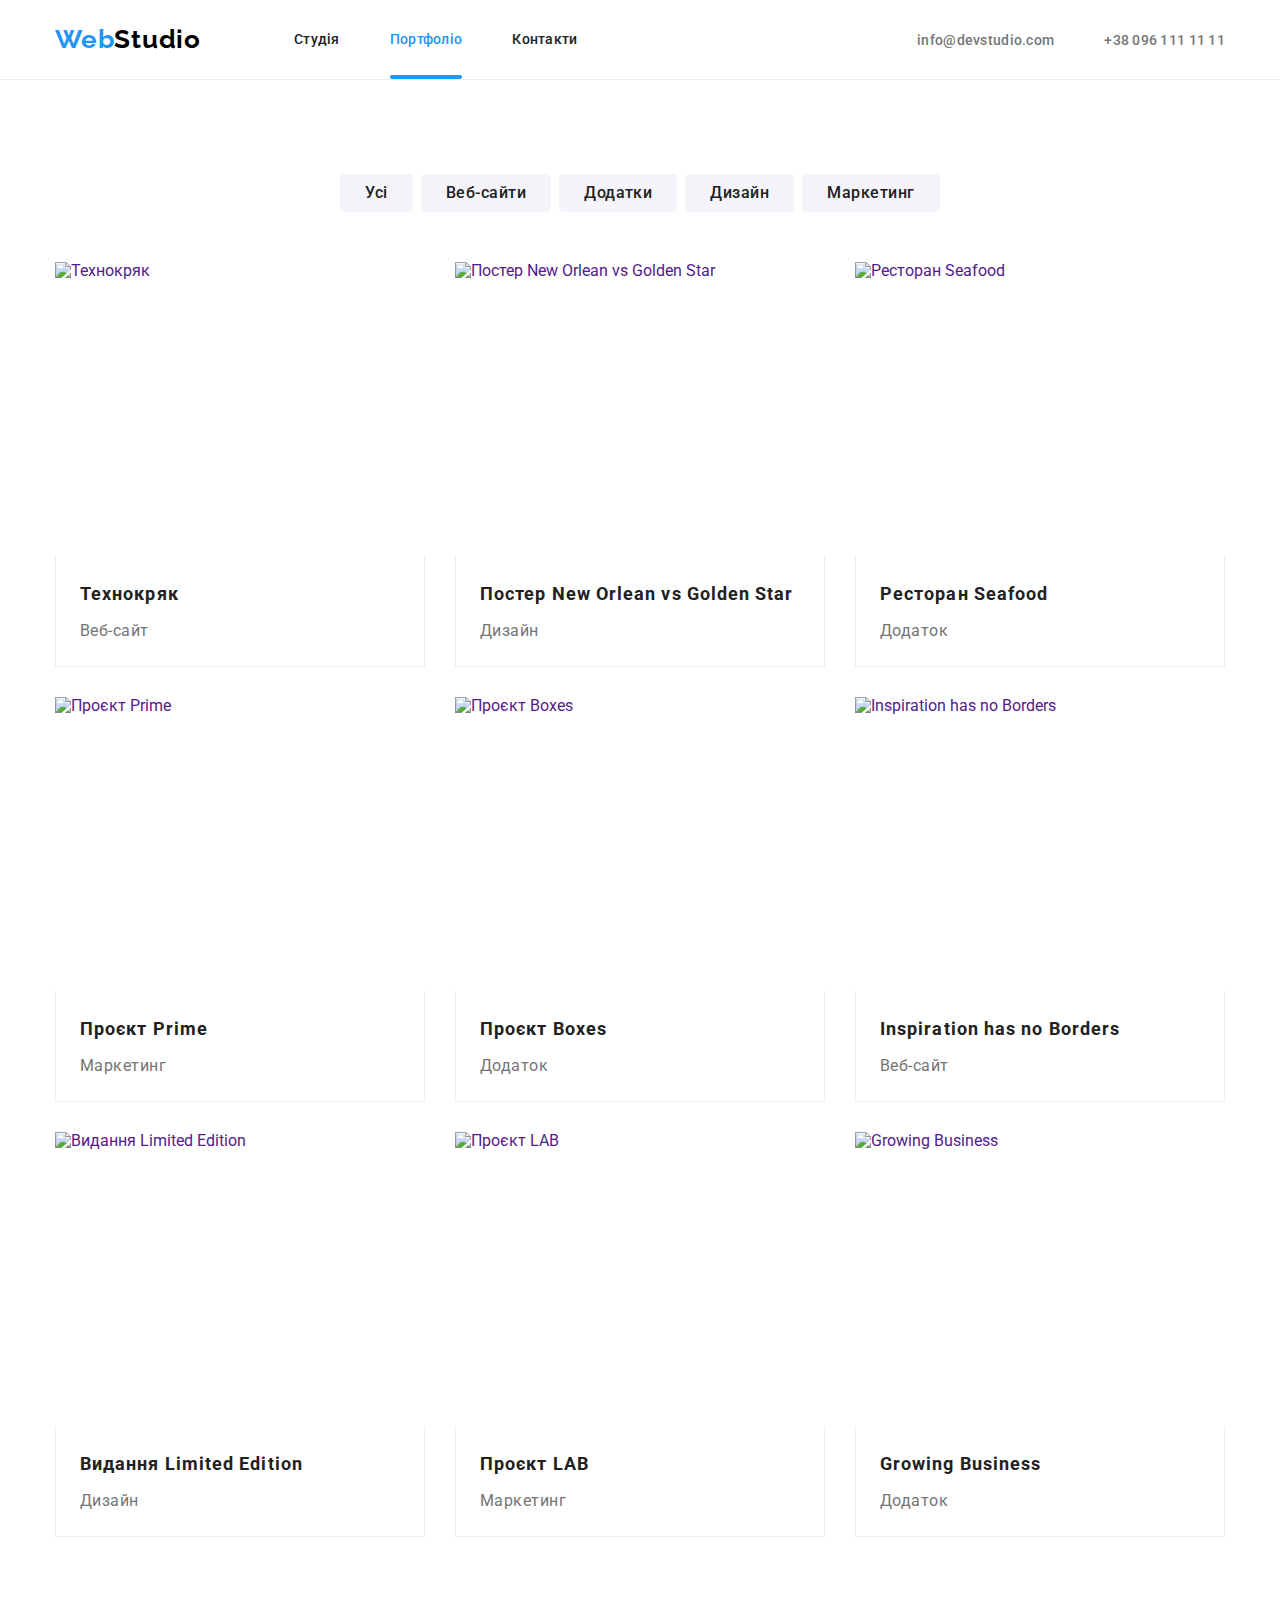
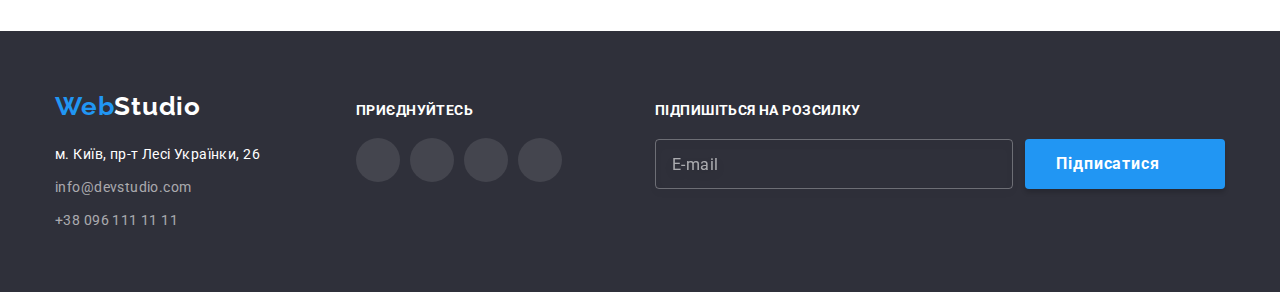
==== portfolio.html @ 03808977 "prepared for review" ====
<!DOCTYPE html>
<html lang="uk">
  <head>
    <meta charset="UTF-8" />
    <meta http-equiv="X-UA-Compatible" content="IE=edge" />
    <meta name="viewport" content="width=device-width, initial-scale=1.0" />
    <title>Студія</title>
    <link rel="preconnect" href="https://fonts.googleapis.com" />
    <link rel="preconnect" href="https://fonts.gstatic.com" crossorigin />
    <link
      href="https://fonts.googleapis.com/css2?family=Raleway:wght@700&family=Roboto:wght@400;500;700;900&display=swap"
      rel="stylesheet"
    />
    <link
      rel="stylesheet"
      href="https://cdn.jsdelivr.net/npm/modern-normalize@1.1.0/modern-normalize.min.css"
    />
    <link rel="stylesheet" href="./css/main.min.css" />
  </head>
  <body>
    <header class="header">
      <div class="header__container container">
        <a class="logo header__logo link" href="./index.html"
          >Web<span class="logo__second-word">Studio</span></a
        >
        <nav>
          <ul class="menu">
            <li class="menu__item">
              <a class="menu__link link" href="./index.html">Студія</a>
            </li>
            <li class="menu__item">
              <a
                class="menu__link link menu__link_current"
                href="./portfolio.html"
                >Портфоліо</a
              >
            </li>
            <li class="menu__item">
              <a class="menu__link link" href="">Контакти</a>
            </li>
          </ul>
        </nav>
        <ul class="contacts">
          <li>
            <a class="contacts__link link" href="mailto:info@devstudio.com">
              <svg class="contacts__icon" width="16" height="12">
                <use href="./images/icons.svg#envelope"></use>
              </svg>
              info@devstudio.com</a
            >
          </li>
          <li>
            <a class="contacts__link link" href="tel:+380961111111">
              <svg class="contacts__icon" width="10" height="16">
                <use href="./images/icons.svg#smartphone"></use>
              </svg>
              +38 096 111 11 11</a
            >
          </li>
        </ul>
      </div>
    </header>

    <main>
      <section class="projects section">
        <div class="container">
          <h2 class="visually-hidden">Наші проекти</h2>
          <ul class="filters-list">
            <li><button class="filters-button" type="button">Усі</button></li>
            <li>
              <button class="filters-button" type="button">Веб-сайти</button>
            </li>
            <li>
              <button class="filters-button" type="button">Додатки</button>
            </li>
            <li>
              <button class="filters-button" type="button">Дизайн</button>
            </li>
            <li>
              <button class="filters-button" type="button">Маркетинг</button>
            </li>
          </ul>
          <ul class="projects-list">
            <li>
              <a class="projects-link link" href="">
                <div class="projects-item-overlay">
                  <img
                    src="./images/portfolio/tehnokriak.jpg"
                    alt="Технокряк"
                    width="370"
                    height="294"
                  />
                  <p class="projects-item-overlay-desc">
                    Ресурс пропонує комплексні пропозиції з різним рівнем
                    функціоналу та сервісів. Все це дозволить відвідувачу
                    отримати вичерпні відомості про компанію чи приватну особу.
                  </p>
                </div>
                <div class="projects-item-description">
                  <h3 class="projects-item-title">Технокряк</h3>
                  <p class="projects-item-category">Веб-сайт</p>
                </div>
              </a>
            </li>
            <li>
              <a class="projects-link link" href="">
                <div class="projects-item-overlay">
                  <img
                    src="./images/portfolio/poster-no-gs.jpg"
                    alt="Постер New Orlean vs Golden Star"
                    width="370"
                    height="294"
                  />
                  <p class="projects-item-overlay-desc"></p>
                </div>
                <div class="projects-item-description">
                  <h3 class="projects-item-title">
                    Постер New Orlean vs Golden Star
                  </h3>
                  <p class="projects-item-category">Дизайн</p>
                </div>
              </a>
            </li>
            <li>
              <a class="projects-link link" href="">
                <div class="projects-item-overlay">
                  <img
                    src="./images/portfolio/restoran-seafood.jpg"
                    alt="Ресторан Seafood"
                    width="370"
                    height="294"
                  />
                  <p class="projects-item-overlay-desc"></p>
                </div>
                <div class="projects-item-description">
                  <h3 class="projects-item-title">Ресторан Seafood</h3>
                  <p class="projects-item-category">Додаток</p>
                </div>
              </a>
            </li>
            <li>
              <a class="projects-link link" href="">
                <div class="projects-item-overlay">
                  <img
                    src="./images/portfolio/proekt-prime.jpg"
                    alt="Проєкт Prime"
                    width="370"
                    height="294"
                  />
                  <p class="projects-item-overlay-desc"></p>
                </div>
                <div class="projects-item-description">
                  <h3 class="projects-item-title">Проєкт Prime</h3>
                  <p class="projects-item-category">Маркетинг</p>
                </div>
              </a>
            </li>
            <li>
              <a class="projects-link link" href="">
                <div class="projects-item-overlay">
                  <img
                    src="./images/portfolio/proekt-boxes.jpg"
                    alt="Проєкт Boxes"
                    width="370"
                    height="294"
                  />
                  <p class="projects-item-overlay-desc"></p>
                </div>
                <div class="projects-item-description">
                  <h3 class="projects-item-title">Проєкт Boxes</h3>
                  <p class="projects-item-category">Додаток</p>
                </div>
              </a>
            </li>
            <li>
              <a class="projects-link link" href="">
                <div class="projects-item-overlay">
                  <img
                    src="./images/portfolio/inspiration.jpg"
                    alt="Inspiration has no Borders"
                    width="370"
                    height="294"
                  />
                  <p class="projects-item-overlay-desc"></p>
                </div>
                <div class="projects-item-description">
                  <h3 class="projects-item-title">
                    Inspiration has no Borders
                  </h3>
                  <p class="projects-item-category">Веб-сайт</p>
                </div>
              </a>
            </li>
            <li>
              <a class="projects-link link" href="">
                <div class="projects-item-overlay">
                  <img
                    src="./images/portfolio/vydannya-le.jpg"
                    alt="Видання Limited Edition"
                    width="370"
                    height="294"
                  />
                  <p class="projects-item-overlay-desc"></p>
                </div>
                <div class="projects-item-description">
                  <h3 class="projects-item-title">Видання Limited Edition</h3>
                  <p class="projects-item-category">Дизайн</p>
                </div>
              </a>
            </li>
            <li>
              <a class="projects-link link" href="">
                <div class="projects-item-overlay">
                  <img
                    src="./images/portfolio/proekt-lab.jpg"
                    alt="Проєкт LAB"
                    width="370"
                    height="294"
                  />
                  <p class="projects-item-overlay-desc"></p>
                </div>
                <div class="projects-item-description">
                  <h3 class="projects-item-title">Проєкт LAB</h3>
                  <p class="projects-item-category">Маркетинг</p>
                </div>
              </a>
            </li>
            <li>
              <a class="projects-link link" href="">
                <div class="projects-item-overlay">
                  <img
                    src="./images/portfolio/growing-business.jpg"
                    alt="Growing Business"
                    width="370"
                    height="294"
                  />
                  <p class="projects-item-overlay-desc"></p>
                </div>
                <div class="projects-item-description">
                  <h3 class="projects-item-title">Growing Business</h3>
                  <p class="projects-item-category">Додаток</p>
                </div>
              </a>
            </li>
          </ul>
        </div>
      </section>
    </main>

    <footer class="footer">
      <div class="container footer__container">
        <div class="logo-and-address-wrapper">
          <a class="logo footer__logo link" href="./index.html"
            >Web<span class="logo__second-word">Studio</span></a
          >
          <address>
            <a
              class="contacts-footer-link address-footer-link link"
              href="https://goo.gl/maps/MkYbbiRwNJyzcigK8"
              target="_blank"
              >м. Київ, пр-т Лесі Українки, 26</a
            >

            <a
              class="contacts-footer-link link"
              href="mailto:info@devstudio.com"
              >info@devstudio.com</a
            >

            <a class="contacts-footer-link link" href="tel:+380961111111"
              >+38 096 111 11 11</a
            >
          </address>
        </div>
        <div class="socials-wrapper">
          <b class="footer-title-text footer-title-text-socials"
            >Приєднуйтесь</b
          >
          <ul class="socials">
            <li>
              <a class="socials__link footer-socials-link" href="">
                <svg
                  class="socials__icon footer-socials-icon"
                  width="20"
                  height="20"
                >
                  <use href="./images/icons.svg#instagram"></use>
                </svg>
              </a>
            </li>
            <li>
              <a class="socials__link footer-socials-link" href="">
                <svg
                  class="socials__icon footer-socials-icon"
                  width="20"
                  height="20"
                >
                  <use href="./images/icons.svg#twitter"></use>
                </svg>
              </a>
            </li>
            <li>
              <a class="socials__link footer-socials-link" href="">
                <svg
                  class="socials__icon footer-socials-icon"
                  width="20"
                  height="20"
                >
                  <use href="./images/icons.svg#facebook"></use>
                </svg>
              </a>
            </li>
            <li>
              <a class="socials__link footer-socials-link" href="">
                <svg
                  class="socials__icon footer-socials-icon"
                  width="20"
                  height="20"
                >
                  <use href="./images/icons.svg#linkedin"></use>
                </svg>
              </a>
            </li>
          </ul>
        </div>
        <form>
          <label for="subscription" class="footer-subscription-field"
            ><b class="footer-title-text">Підпишіться на розсилку</b>
          </label>
          <div class="footer-form-wrapper">
            <input
              type="email"
              class="subscription-input"
              name="email"
              id="subscription"
              placeholder="E-mail"
            />
            <button type="submit" class="subscription-btn">
              Підписатися
              <svg class="send-icon" width="24" height="24">
                <use href="./images/icons.svg#send"></use>
              </svg>
            </button>
          </div>
        </form>
      </div>
    </footer>
  </body>
</html>
---- css/main.min.css ----
:root{--primary-color: #212121;--secondary-color: #757575;--highlight-color: #2196f3;--black-color: #000000;--white-color: #ffffff;--dark-bg: #2f303a;--grey-bg: #f5f4fa;--grey-icon: #afb1b8;--main-transition: 250ms cubic-bezier(0.4, 0, 0.2, 1)}.visually-hidden{position:absolute;width:1px;height:1px;margin:-1px;border:0;padding:0;white-space:nowrap;clip-path:inset(100%);clip:rect(0 0 0 0);overflow:hidden}.is-hidden{opacity:0;visibility:hidden;pointer-events:none}h1,h2,h3,h4,h5,h6,p{margin-top:0;margin-bottom:0}ul,ol{margin-top:0;margin-bottom:0;padding-left:0;list-style:none}img{display:block;max-width:100%;height:auto}button{cursor:pointer;border:none}.link{text-decoration:none}body{font-family:"Roboto",sans-serif;color:var(--primary-color)}.container{margin-left:auto;margin-right:auto;padding-left:15px;padding-right:15px;width:1200px}.logo{font-family:"Raleway",sans-serif;font-size:26px;font-weight:700;line-height:1.1923076923;letter-spacing:.03em;color:var(--highlight-color)}.logo__second-word{color:var(--black-color)}.header__logo{margin-right:93px}.footer__logo{display:block;margin-bottom:20px}.footer__logo .logo__second-word{color:var(--white-color)}.section-title{text-align:center;margin-bottom:50px;font-size:36px;font-weight:700;line-height:1.1666666667;letter-spacing:.03em}.backdrop{position:fixed;top:0;left:0;width:100%;height:100%;background-color:rgba(0,0,0,.2);transition:opacity var(--main-transition),visibility var(--main-transition)}.modal{position:absolute;top:50%;left:50%;transform:translate(-50%, -50%);width:528px;height:581px;padding:40px;background-color:var(--white-color);box-shadow:0px 1px 3px rgba(0,0,0,.12),0px 1px 1px rgba(0,0,0,.14),0px 2px 1px rgba(0,0,0,.2);border-radius:4px}.modal__close-btn{position:absolute;top:8px;right:8px;display:flex;justify-content:center;align-items:center;width:30px;height:30px;border-radius:50%;background-color:var(--white-color);border:1px solid rgba(0,0,0,.1);transition:fill var(--main-transition)}.modal__close-btn:hover .modal__close-icon,.modal__close-btn:focus .modal__close-icon{fill:var(--highlight-color)}.modal__title{margin-bottom:12px;text-align:center;font-size:20px;font-weight:700;line-height:1.15;letter-spacing:.03em}.modal-form{display:flex;flex-direction:column}.modal-form-field{margin-bottom:10px;transition:color var(--main-transition)}.modal-form-field:focus-within{color:var(--highlight-color)}.modal-form-input-desc{display:block;margin-bottom:4px;font-size:12px;font-weight:400;line-height:1.1666666667;letter-spacing:.01em;color:var(--secondary-color);transition:color var(--main-transition)}.modal-form-field:focus-within .modal-form-input-desc{color:var(--highlight-color)}.modal-form-input-wrapper{position:relative;display:block}.modal-form-input{padding-left:42px;width:100%;height:40px;border:1px solid rgba(33,33,33,.2);border-radius:4px;font-size:16px;color:var(--black-color)}.modal-form-input:focus{border-color:var(--highlight-color);outline:none}.modal-form-icon{position:absolute;top:50%;left:12px;transform:translateY(-50%);fill:currentColor;transition:fill var(--main-transition)}.modal-form-field-last{margin-bottom:20px}.modal-form-message{display:block;padding:12px 16px;width:100%;height:120px;resize:none;border:1px solid rgba(33,33,33,.2);border-radius:4px;font-size:16px;color:var(--black-color);transition:border-color var(--main-transition)}.modal-form-message:focus{border-color:var(--highlight-color);outline:none}.modal-form-message::placeholder{font-size:12px;font-weight:400;line-height:1.1666666667;letter-spacing:.01em;color:rgba(117,117,117,.5)}.modal-form-checkbox-wrapper{margin-bottom:30px;display:flex;justify-content:center;align-items:center;font-size:14px;font-weight:400;line-height:1.7142857143;letter-spacing:.03em;color:var(--secondary-color)}.modal-form-checkbox-icon-wrapper{display:flex;align-items:center;margin-right:7px;cursor:pointer}.modal-form-checkbox-icon-overlay{position:absolute;opacity:0;transition:opacity var(--main-transition)}.modal-form-checkbox:checked+.modal-form-checkbox-icon-wrapper .modal-form-checkbox-icon-overlay{opacity:1}.modal-form-checkbox:focus+.modal-form-checkbox-icon-wrapper .modal-form-checkbox-icon{outline:1px solid var(--black-color)}.modal-form-checkbox:checked+.modal-form-checkbox-icon-wrapper .modal-form-checkbox-icon{outline:none}.modal-policy-link{color:var(--highlight-color)}.modal-form-submit{align-self:center;padding:10px;min-width:200px;min-height:50px;font-size:16px;font-weight:700;line-height:1.875;letter-spacing:.06em;color:var(--white-color);background-color:var(--highlight-color);box-shadow:0px 4px 4px rgba(0,0,0,.15);border-radius:4px}.socials{display:flex;justify-content:center;gap:10px}.socials__link{display:flex;justify-content:center;align-items:center;width:44px;height:44px;border-radius:50%;transition:background-color var(--main-transition)}.socials__link:hover,.socials__link:focus{background-color:var(--highlight-color)}.socials__icon{fill:var(--grey-icon);transition:fill var(--main-transition)}.socials__link:hover .socials__icon,.socials__link:focus .socials__icon{fill:var(--white-color)}.header{padding-top:24px;padding-bottom:24px;border-bottom:1px solid #ececec}.header__container{display:flex;align-items:center}.menu{display:flex;gap:50px}.menu__link{color:var(--primary-color);transition:color var(--main-transition);font-size:14px;font-weight:500;line-height:1.1428571429;letter-spacing:.02em}.menu__link:hover,.menu__link:focus{color:var(--highlight-color)}.menu__link_current{position:relative;color:var(--highlight-color)}.menu__link_current::after{content:"";position:absolute;bottom:-32px;left:0;width:100%;height:4px;border-radius:2px;background-color:var(--highlight-color)}.contacts{display:flex;margin-left:auto;gap:30px}.contacts__link{display:flex;align-items:center;gap:10px;color:var(--secondary-color);transition:color var(--main-transition);font-size:14px;font-weight:500;line-height:1.1428571429;letter-spacing:.02em}.contacts__link:hover,.contacts__link:focus{color:var(--highlight-color)}.contacts__icon{fill:currentColor}.hero{max-width:1600px;margin-left:auto;margin-right:auto;padding-top:200px;padding-bottom:200px;text-align:center;background-color:#c4c4c4;background-image:linear-gradient(rgba(47, 48, 58, 0.4), rgba(47, 48, 58, 0.4)),url("../images/hero-bg.jpg");background-repeat:no-repeat;background-size:cover}.hero__title{margin-left:auto;margin-right:auto;margin-bottom:30px;max-width:700px;font-size:44px;font-weight:900;line-height:1.3636363636;letter-spacing:.06em;text-transform:uppercase;color:var(--white-color)}.hero__button{padding:10px 32px;font-size:16px;font-weight:700;line-height:1.875;letter-spacing:.06em;color:var(--white-color);background-color:var(--highlight-color);box-shadow:0px 4px 4px rgba(0,0,0,.15);border-radius:4px}.hero__button:active{background-color:#188ce8}.features{padding-top:94px;padding-bottom:94px}.features__list{display:flex;gap:30px}.features__icon-container{display:flex;justify-content:center;align-items:center;margin-bottom:30px;width:270px;height:120px;background-color:var(--grey-bg);border-radius:4px}.features__title{margin-bottom:10px;font-size:14px;font-weight:700;line-height:1.1428571429;letter-spacing:.03em;text-transform:uppercase}.features__text{font-size:14px;font-weight:400;line-height:1.7142857143;letter-spacing:.03em;color:var(--secondary-color)}.what-we-do{padding-bottom:94px}.what-we-do__list{display:flex;gap:30px}.what-we-do__item{position:relative}.what-we-do__overlay{position:absolute;bottom:0;left:0;display:flex;justify-content:center;align-items:center;width:100%;height:70px;font-size:14px;font-weight:700;line-height:1.1428571429;letter-spacing:.03em;text-transform:uppercase;background-color:rgba(47,48,58,.8);color:var(--white-color)}.team{padding-top:94px;padding-bottom:94px;background-color:var(--grey-bg)}.team__list{display:flex;gap:30px}.team__item{background:var(--white-color);box-shadow:0px 1px 3px rgba(0,0,0,.12),0px 1px 1px rgba(0,0,0,.14),0px 2px 1px rgba(0,0,0,.2);border-radius:0px 0px 4px 4px}.team__description{padding-top:30px;padding-bottom:30px;text-align:center}.team__title{margin-bottom:10px;font-size:16px;font-weight:500;line-height:1.1875;letter-spacing:.03em}.team__role{margin-bottom:16px;font-size:16px;font-weight:400;line-height:1.1875;letter-spacing:.03em;color:var(--secondary-color)}.clients{padding-top:94px;padding-bottom:94px}.clients__list{display:flex;gap:30px}.clients__item{width:170px;height:92px}.clients__link{display:flex;justify-content:center;align-items:center;width:100%;height:100%;border:1px solid var(--grey-icon);border-radius:4px;transition:border-color var(--main-transition)}.clients__link:hover,.clients__link:focus{border-color:var(--highlight-color)}.clients__icon{fill:var(--grey-icon);transition:fill var(--main-transition)}.clients__link:hover .clients__icon,.clients__link:focus .clients__icon{fill:var(--highlight-color)}.footer{padding-top:60px;padding-bottom:60px;background-color:var(--dark-bg)}.footer__container{display:flex;align-items:baseline}.logo-and-address-wrapper{margin-right:70px;flex-grow:1}.contacts-footer-link{display:block;font-size:14px;font-weight:400;line-height:1.7142857143;letter-spacing:.03em;font-style:normal;color:rgba(255,255,255,.6);transition:color var(--main-transition)}.contacts-footer-link:not(:last-child){margin-bottom:9px}.address-footer-link{color:var(--white-color)}.address-footer-link:hover,.address-footer-link:focus{color:var(--highlight-color)}.socials-wrapper{margin-right:93px}.footer-title-text{display:inline-block;font-size:14px;font-weight:700;line-height:1.1428571429;letter-spacing:.03em;text-transform:uppercase;color:var(--white-color)}.footer-title-text-socials{margin-bottom:20px}.footer-socials-link{background-color:rgba(255,255,255,.1)}.footer-socials-icon{fill:var(--white-color)}.footer-subscription-field{display:inline-block;margin-bottom:20px}.footer-form-wrapper{display:flex;gap:12px}.subscription-input{width:358px;height:50px;padding-left:16px;display:flex;align-items:center;border:1px solid rgba(255,255,255,.3);filter:drop-shadow(0px 4px 4px rgba(0, 0, 0, 0.15));border-radius:4px;background-color:rgba(0,0,0,0);font-size:16px;font-weight:400;line-height:1.25;letter-spacing:.03em;color:var(--white-color)}.subscription-input::placeholder{font-size:16px;font-weight:400;line-height:1.25;letter-spacing:.03em;color:rgba(255,255,255,.6)}.subscription-btn{display:flex;justify-content:center;align-items:center;gap:10px;min-width:200px;min-height:50px;font-size:16px;font-weight:700;line-height:1.875;letter-spacing:.06em;color:var(--white-color);background-color:var(--highlight-color);box-shadow:0px 4px 4px rgba(0,0,0,.15);border-radius:4px}.send-icon{fill:currentColor}.projects{padding-top:94px;padding-bottom:94px}.filters-list{display:flex;gap:8px;justify-content:center;margin-bottom:50px}.filters-button{padding:6px 22px;font-size:16px;font-weight:500;line-height:1.625;letter-spacing:.03em;color:var(--primary-color);background-color:var(--grey-bg);border-radius:4px;transition:color var(--main-transition),background-color var(--main-transition),box-shadow var(--main-transition),border-radius var(--main-transition)}.filters-button:first-child{padding-left:25px;padding-right:25px}.filters-button:hover,.filters-button:focus{color:var(--white-color);background-color:var(--highlight-color);box-shadow:0px 3px 1px rgba(0,0,0,.1),0px 1px 2px rgba(0,0,0,.08),0px 2px 2px rgba(0,0,0,.12);border-radius:4px}.projects-list{display:flex;gap:30px;flex-wrap:wrap}.projects-link{display:block;transition:box-shadow var(--main-transition)}.projects-link:hover,.projects-link:focus{box-shadow:0px 1px 1px rgba(0,0,0,.12),0px 4px 4px rgba(0,0,0,.06),1px 4px 6px rgba(0,0,0,.16)}.projects-item-overlay{position:relative;overflow:hidden}.projects-item-overlay-desc{position:absolute;top:100%;left:0;padding:63px 24px;width:100%;height:100%;font-size:18px;font-weight:400;line-height:1.5555555556;letter-spacing:.03em;color:var(--white-color);background-color:rgba(33,150,243,.9);transition:transform var(--main-transition)}.projects-link:hover .projects-item-overlay-desc,.projects-link:focus .projects-item-overlay-desc{transform:translate(0, -100%)}.projects-item-description{padding:20px 24px;border:1px solid #eee;border-top:none}.projects-item-title{margin-bottom:4px;font-size:18px;font-weight:700;line-height:2;letter-spacing:.06em;color:var(--primary-color);transition:color var(--main-transition)}.projects-item-title:hover,.projects-item-title:focus{color:var(--highlight-color)}.projects-item-category{font-size:16px;font-weight:400;line-height:1.875;letter-spacing:.03em;color:var(--secondary-color);transition:color var(--main-transition)}.projects-item-category:focus,.projects-item-category:hover{color:var(--highlight-color)}/*# sourceMappingURL=main.min.css.map */
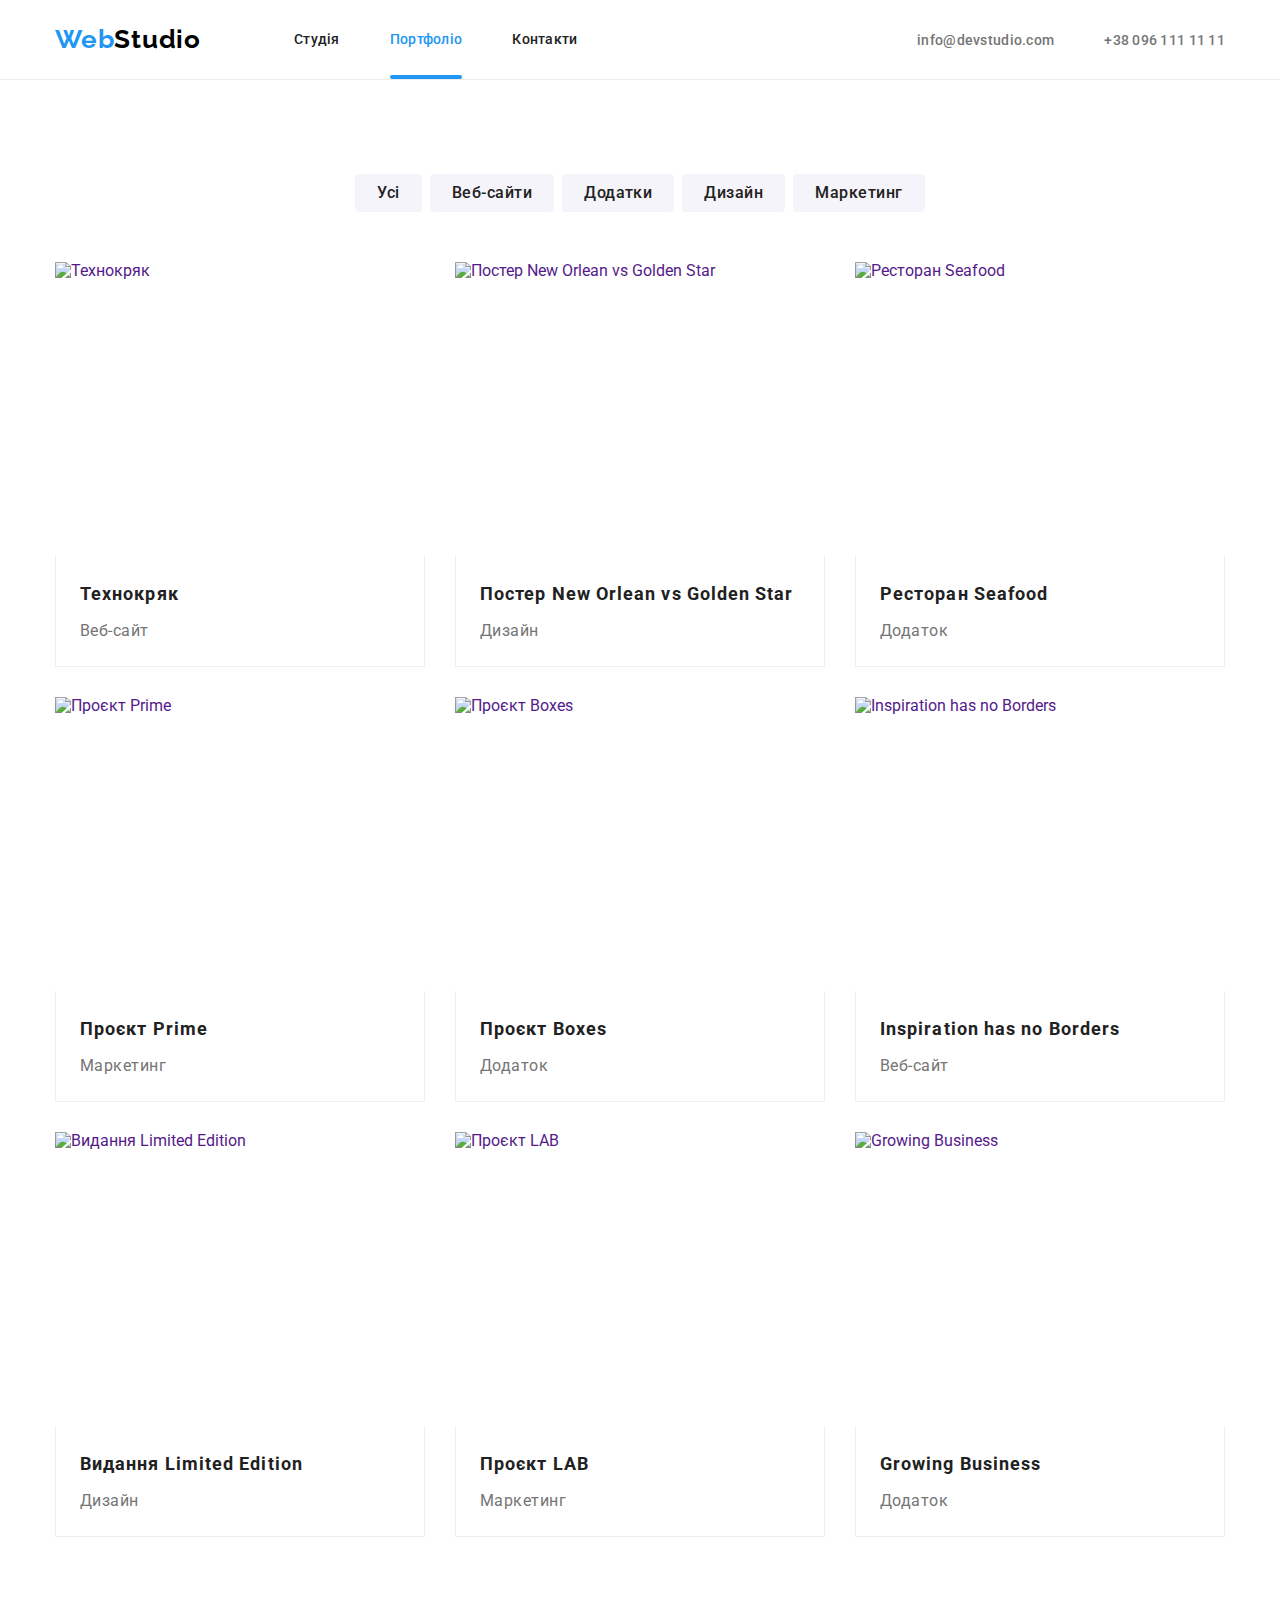
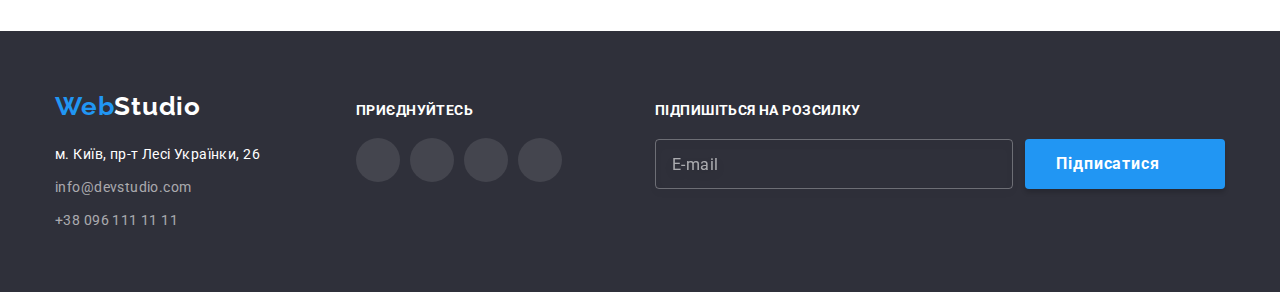
==== commit 1e406a9d: "after mentor comments" ====
--- a/portfolio.html
+++ b/portfolio.html
@@ -20,29 +20,29 @@
   <body>
     <header class="header">
       <div class="header__container container">
-        <a class="logo header__logo link" href="./index.html"
+        <a class="logo header__logo" href="./index.html"
           >Web<span class="logo__second-word">Studio</span></a
         >
         <nav>
           <ul class="menu">
             <li class="menu__item">
-              <a class="menu__link link" href="./index.html">Студія</a>
+              <a class="menu__link" href="./index.html">Студія</a>
             </li>
             <li class="menu__item">
               <a
-                class="menu__link link menu__link_current"
+                class="menu__link menu__link_current"
                 href="./portfolio.html"
                 >Портфоліо</a
               >
             </li>
             <li class="menu__item">
-              <a class="menu__link link" href="">Контакти</a>
+              <a class="menu__link" href="">Контакти</a>
             </li>
           </ul>
         </nav>
         <ul class="contacts">
           <li>
-            <a class="contacts__link link" href="mailto:info@devstudio.com">
+            <a class="contacts__link" href="mailto:info@devstudio.com">
               <svg class="contacts__icon" width="16" height="12">
                 <use href="./images/icons.svg#envelope"></use>
               </svg>
@@ -50,7 +50,7 @@
             >
           </li>
           <li>
-            <a class="contacts__link link" href="tel:+380961111111">
+            <a class="contacts__link" href="tel:+380961111111">
               <svg class="contacts__icon" width="10" height="16">
                 <use href="./images/icons.svg#smartphone"></use>
               </svg>
@@ -62,35 +62,35 @@
     </header>
 
     <main>
-      <section class="projects section">
+      <section class="section">
         <div class="container">
           <h2 class="visually-hidden">Наші проекти</h2>
-          <ul class="filters-list">
-            <li><button class="filters-button" type="button">Усі</button></li>
-            <li>
-              <button class="filters-button" type="button">Веб-сайти</button>
-            </li>
-            <li>
-              <button class="filters-button" type="button">Додатки</button>
-            </li>
-            <li>
-              <button class="filters-button" type="button">Дизайн</button>
-            </li>
-            <li>
-              <button class="filters-button" type="button">Маркетинг</button>
+          <ul class="filters">
+            <li><button class="filters__button" type="button">Усі</button></li>
+            <li>
+              <button class="filters__button" type="button">Веб-сайти</button>
+            </li>
+            <li>
+              <button class="filters__button" type="button">Додатки</button>
+            </li>
+            <li>
+              <button class="filters__button" type="button">Дизайн</button>
+            </li>
+            <li>
+              <button class="filters__button" type="button">Маркетинг</button>
             </li>
           </ul>
-          <ul class="projects-list">
-            <li>
-              <a class="projects-link link" href="">
-                <div class="projects-item-overlay">
+          <ul class="projects">
+            <li>
+              <a class="projects__link" href="">
+                <div class="projects__overlay">
                   <img
                     src="./images/portfolio/tehnokriak.jpg"
                     alt="Технокряк"
                     width="370"
                     height="294"
                   />
-                  <p class="projects-item-overlay-desc">
+                  <p class="projects__desc">
                     Ресурс пропонує комплексні пропозиції з різним рівнем
                     функціоналу та сервісів. Все це дозволить відвідувачу
                     отримати вичерпні відомості про компанію чи приватну особу.
@@ -103,15 +103,15 @@
               </a>
             </li>
             <li>
-              <a class="projects-link link" href="">
-                <div class="projects-item-overlay">
+              <a class="projects__link" href="">
+                <div class="projects__overlay">
                   <img
                     src="./images/portfolio/poster-no-gs.jpg"
                     alt="Постер New Orlean vs Golden Star"
                     width="370"
                     height="294"
                   />
-                  <p class="projects-item-overlay-desc"></p>
+                  <p class="projects__desc"></p>
                 </div>
                 <div class="projects-item-description">
                   <h3 class="projects-item-title">
@@ -122,15 +122,15 @@
               </a>
             </li>
             <li>
-              <a class="projects-link link" href="">
-                <div class="projects-item-overlay">
+              <a class="projects__link" href="">
+                <div class="projects__overlay">
                   <img
                     src="./images/portfolio/restoran-seafood.jpg"
                     alt="Ресторан Seafood"
                     width="370"
                     height="294"
                   />
-                  <p class="projects-item-overlay-desc"></p>
+                  <p class="projects__desc"></p>
                 </div>
                 <div class="projects-item-description">
                   <h3 class="projects-item-title">Ресторан Seafood</h3>
@@ -139,15 +139,15 @@
               </a>
             </li>
             <li>
-              <a class="projects-link link" href="">
-                <div class="projects-item-overlay">
+              <a class="projects__link" href="">
+                <div class="projects__overlay">
                   <img
                     src="./images/portfolio/proekt-prime.jpg"
                     alt="Проєкт Prime"
                     width="370"
                     height="294"
                   />
-                  <p class="projects-item-overlay-desc"></p>
+                  <p class="projects__desc"></p>
                 </div>
                 <div class="projects-item-description">
                   <h3 class="projects-item-title">Проєкт Prime</h3>
@@ -156,15 +156,15 @@
               </a>
             </li>
             <li>
-              <a class="projects-link link" href="">
-                <div class="projects-item-overlay">
+              <a class="projects__link" href="">
+                <div class="projects__overlay">
                   <img
                     src="./images/portfolio/proekt-boxes.jpg"
                     alt="Проєкт Boxes"
                     width="370"
                     height="294"
                   />
-                  <p class="projects-item-overlay-desc"></p>
+                  <p class="projects__desc"></p>
                 </div>
                 <div class="projects-item-description">
                   <h3 class="projects-item-title">Проєкт Boxes</h3>
@@ -173,15 +173,15 @@
               </a>
             </li>
             <li>
-              <a class="projects-link link" href="">
-                <div class="projects-item-overlay">
+              <a class="projects__link" href="">
+                <div class="projects__overlay">
                   <img
                     src="./images/portfolio/inspiration.jpg"
                     alt="Inspiration has no Borders"
                     width="370"
                     height="294"
                   />
-                  <p class="projects-item-overlay-desc"></p>
+                  <p class="projects__desc"></p>
                 </div>
                 <div class="projects-item-description">
                   <h3 class="projects-item-title">
@@ -192,15 +192,15 @@
               </a>
             </li>
             <li>
-              <a class="projects-link link" href="">
-                <div class="projects-item-overlay">
+              <a class="projects__link" href="">
+                <div class="projects__overlay">
                   <img
                     src="./images/portfolio/vydannya-le.jpg"
                     alt="Видання Limited Edition"
                     width="370"
                     height="294"
                   />
-                  <p class="projects-item-overlay-desc"></p>
+                  <p class="projects__desc"></p>
                 </div>
                 <div class="projects-item-description">
                   <h3 class="projects-item-title">Видання Limited Edition</h3>
@@ -209,15 +209,15 @@
               </a>
             </li>
             <li>
-              <a class="projects-link link" href="">
-                <div class="projects-item-overlay">
+              <a class="projects__link" href="">
+                <div class="projects__overlay">
                   <img
                     src="./images/portfolio/proekt-lab.jpg"
                     alt="Проєкт LAB"
                     width="370"
                     height="294"
                   />
-                  <p class="projects-item-overlay-desc"></p>
+                  <p class="projects__desc"></p>
                 </div>
                 <div class="projects-item-description">
                   <h3 class="projects-item-title">Проєкт LAB</h3>
@@ -226,15 +226,15 @@
               </a>
             </li>
             <li>
-              <a class="projects-link link" href="">
-                <div class="projects-item-overlay">
+              <a class="projects__link" href="">
+                <div class="projects__overlay">
                   <img
                     src="./images/portfolio/growing-business.jpg"
                     alt="Growing Business"
                     width="370"
                     height="294"
                   />
-                  <p class="projects-item-overlay-desc"></p>
+                  <p class="projects__desc"></p>
                 </div>
                 <div class="projects-item-description">
                   <h3 class="projects-item-title">Growing Business</h3>
@@ -250,24 +250,24 @@
     <footer class="footer">
       <div class="container footer__container">
         <div class="logo-and-address-wrapper">
-          <a class="logo footer__logo link" href="./index.html"
+          <a class="logo footer__logo" href="./index.html"
             >Web<span class="logo__second-word">Studio</span></a
           >
           <address>
             <a
-              class="contacts-footer-link address-footer-link link"
+              class="contacts-footer-link address-footer-link"
               href="https://goo.gl/maps/MkYbbiRwNJyzcigK8"
               target="_blank"
               >м. Київ, пр-т Лесі Українки, 26</a
             >
 
             <a
-              class="contacts-footer-link link"
+              class="contacts-footer-link"
               href="mailto:info@devstudio.com"
               >info@devstudio.com</a
             >
 
-            <a class="contacts-footer-link link" href="tel:+380961111111"
+            <a class="contacts-footer-link" href="tel:+380961111111"
               >+38 096 111 11 11</a
             >
           </address>
--- a/css/main.min.css
+++ b/css/main.min.css
@@ -1 +1 @@
-:root{--primary-color: #212121;--secondary-color: #757575;--highlight-color: #2196f3;--black-color: #000000;--white-color: #ffffff;--dark-bg: #2f303a;--grey-bg: #f5f4fa;--grey-icon: #afb1b8;--main-transition: 250ms cubic-bezier(0.4, 0, 0.2, 1)}.visually-hidden{position:absolute;width:1px;height:1px;margin:-1px;border:0;padding:0;white-space:nowrap;clip-path:inset(100%);clip:rect(0 0 0 0);overflow:hidden}.is-hidden{opacity:0;visibility:hidden;pointer-events:none}h1,h2,h3,h4,h5,h6,p{margin-top:0;margin-bottom:0}ul,ol{margin-top:0;margin-bottom:0;padding-left:0;list-style:none}img{display:block;max-width:100%;height:auto}button{cursor:pointer;border:none}.link{text-decoration:none}body{font-family:"Roboto",sans-serif;color:var(--primary-color)}.container{margin-left:auto;margin-right:auto;padding-left:15px;padding-right:15px;width:1200px}.logo{font-family:"Raleway",sans-serif;font-size:26px;font-weight:700;line-height:1.1923076923;letter-spacing:.03em;color:var(--highlight-color)}.logo__second-word{color:var(--black-color)}.header__logo{margin-right:93px}.footer__logo{display:block;margin-bottom:20px}.footer__logo .logo__second-word{color:var(--white-color)}.section-title{text-align:center;margin-bottom:50px;font-size:36px;font-weight:700;line-height:1.1666666667;letter-spacing:.03em}.backdrop{position:fixed;top:0;left:0;width:100%;height:100%;background-color:rgba(0,0,0,.2);transition:opacity var(--main-transition),visibility var(--main-transition)}.modal{position:absolute;top:50%;left:50%;transform:translate(-50%, -50%);width:528px;height:581px;padding:40px;background-color:var(--white-color);box-shadow:0px 1px 3px rgba(0,0,0,.12),0px 1px 1px rgba(0,0,0,.14),0px 2px 1px rgba(0,0,0,.2);border-radius:4px}.modal__close-btn{position:absolute;top:8px;right:8px;display:flex;justify-content:center;align-items:center;width:30px;height:30px;border-radius:50%;background-color:var(--white-color);border:1px solid rgba(0,0,0,.1);transition:fill var(--main-transition)}.modal__close-btn:hover .modal__close-icon,.modal__close-btn:focus .modal__close-icon{fill:var(--highlight-color)}.modal__title{margin-bottom:12px;text-align:center;font-size:20px;font-weight:700;line-height:1.15;letter-spacing:.03em}.modal-form{display:flex;flex-direction:column}.modal-form-field{margin-bottom:10px;transition:color var(--main-transition)}.modal-form-field:focus-within{color:var(--highlight-color)}.modal-form-input-desc{display:block;margin-bottom:4px;font-size:12px;font-weight:400;line-height:1.1666666667;letter-spacing:.01em;color:var(--secondary-color);transition:color var(--main-transition)}.modal-form-field:focus-within .modal-form-input-desc{color:var(--highlight-color)}.modal-form-input-wrapper{position:relative;display:block}.modal-form-input{padding-left:42px;width:100%;height:40px;border:1px solid rgba(33,33,33,.2);border-radius:4px;font-size:16px;color:var(--black-color)}.modal-form-input:focus{border-color:var(--highlight-color);outline:none}.modal-form-icon{position:absolute;top:50%;left:12px;transform:translateY(-50%);fill:currentColor;transition:fill var(--main-transition)}.modal-form-field-last{margin-bottom:20px}.modal-form-message{display:block;padding:12px 16px;width:100%;height:120px;resize:none;border:1px solid rgba(33,33,33,.2);border-radius:4px;font-size:16px;color:var(--black-color);transition:border-color var(--main-transition)}.modal-form-message:focus{border-color:var(--highlight-color);outline:none}.modal-form-message::placeholder{font-size:12px;font-weight:400;line-height:1.1666666667;letter-spacing:.01em;color:rgba(117,117,117,.5)}.modal-form-checkbox-wrapper{margin-bottom:30px;display:flex;justify-content:center;align-items:center;font-size:14px;font-weight:400;line-height:1.7142857143;letter-spacing:.03em;color:var(--secondary-color)}.modal-form-checkbox-icon-wrapper{display:flex;align-items:center;margin-right:7px;cursor:pointer}.modal-form-checkbox-icon-overlay{position:absolute;opacity:0;transition:opacity var(--main-transition)}.modal-form-checkbox:checked+.modal-form-checkbox-icon-wrapper .modal-form-checkbox-icon-overlay{opacity:1}.modal-form-checkbox:focus+.modal-form-checkbox-icon-wrapper .modal-form-checkbox-icon{outline:1px solid var(--black-color)}.modal-form-checkbox:checked+.modal-form-checkbox-icon-wrapper .modal-form-checkbox-icon{outline:none}.modal-policy-link{color:var(--highlight-color)}.modal-form-submit{align-self:center;padding:10px;min-width:200px;min-height:50px;font-size:16px;font-weight:700;line-height:1.875;letter-spacing:.06em;color:var(--white-color);background-color:var(--highlight-color);box-shadow:0px 4px 4px rgba(0,0,0,.15);border-radius:4px}.socials{display:flex;justify-content:center;gap:10px}.socials__link{display:flex;justify-content:center;align-items:center;width:44px;height:44px;border-radius:50%;transition:background-color var(--main-transition)}.socials__link:hover,.socials__link:focus{background-color:var(--highlight-color)}.socials__icon{fill:var(--grey-icon);transition:fill var(--main-transition)}.socials__link:hover .socials__icon,.socials__link:focus .socials__icon{fill:var(--white-color)}.header{padding-top:24px;padding-bottom:24px;border-bottom:1px solid #ececec}.header__container{display:flex;align-items:center}.menu{display:flex;gap:50px}.menu__link{color:var(--primary-color);transition:color var(--main-transition);font-size:14px;font-weight:500;line-height:1.1428571429;letter-spacing:.02em}.menu__link:hover,.menu__link:focus{color:var(--highlight-color)}.menu__link_current{position:relative;color:var(--highlight-color)}.menu__link_current::after{content:"";position:absolute;bottom:-32px;left:0;width:100%;height:4px;border-radius:2px;background-color:var(--highlight-color)}.contacts{display:flex;margin-left:auto;gap:30px}.contacts__link{display:flex;align-items:center;gap:10px;color:var(--secondary-color);transition:color var(--main-transition);font-size:14px;font-weight:500;line-height:1.1428571429;letter-spacing:.02em}.contacts__link:hover,.contacts__link:focus{color:var(--highlight-color)}.contacts__icon{fill:currentColor}.hero{max-width:1600px;margin-left:auto;margin-right:auto;padding-top:200px;padding-bottom:200px;text-align:center;background-color:#c4c4c4;background-image:linear-gradient(rgba(47, 48, 58, 0.4), rgba(47, 48, 58, 0.4)),url("../images/hero-bg.jpg");background-repeat:no-repeat;background-size:cover}.hero__title{margin-left:auto;margin-right:auto;margin-bottom:30px;max-width:700px;font-size:44px;font-weight:900;line-height:1.3636363636;letter-spacing:.06em;text-transform:uppercase;color:var(--white-color)}.hero__button{padding:10px 32px;font-size:16px;font-weight:700;line-height:1.875;letter-spacing:.06em;color:var(--white-color);background-color:var(--highlight-color);box-shadow:0px 4px 4px rgba(0,0,0,.15);border-radius:4px}.hero__button:active{background-color:#188ce8}.features{padding-top:94px;padding-bottom:94px}.features__list{display:flex;gap:30px}.features__icon-container{display:flex;justify-content:center;align-items:center;margin-bottom:30px;width:270px;height:120px;background-color:var(--grey-bg);border-radius:4px}.features__title{margin-bottom:10px;font-size:14px;font-weight:700;line-height:1.1428571429;letter-spacing:.03em;text-transform:uppercase}.features__text{font-size:14px;font-weight:400;line-height:1.7142857143;letter-spacing:.03em;color:var(--secondary-color)}.what-we-do{padding-bottom:94px}.what-we-do__list{display:flex;gap:30px}.what-we-do__item{position:relative}.what-we-do__overlay{position:absolute;bottom:0;left:0;display:flex;justify-content:center;align-items:center;width:100%;height:70px;font-size:14px;font-weight:700;line-height:1.1428571429;letter-spacing:.03em;text-transform:uppercase;background-color:rgba(47,48,58,.8);color:var(--white-color)}.team{padding-top:94px;padding-bottom:94px;background-color:var(--grey-bg)}.team__list{display:flex;gap:30px}.team__item{background:var(--white-color);box-shadow:0px 1px 3px rgba(0,0,0,.12),0px 1px 1px rgba(0,0,0,.14),0px 2px 1px rgba(0,0,0,.2);border-radius:0px 0px 4px 4px}.team__description{padding-top:30px;padding-bottom:30px;text-align:center}.team__title{margin-bottom:10px;font-size:16px;font-weight:500;line-height:1.1875;letter-spacing:.03em}.team__role{margin-bottom:16px;font-size:16px;font-weight:400;line-height:1.1875;letter-spacing:.03em;color:var(--secondary-color)}.clients{padding-top:94px;padding-bottom:94px}.clients__list{display:flex;gap:30px}.clients__item{width:170px;height:92px}.clients__link{display:flex;justify-content:center;align-items:center;width:100%;height:100%;border:1px solid var(--grey-icon);border-radius:4px;transition:border-color var(--main-transition)}.clients__link:hover,.clients__link:focus{border-color:var(--highlight-color)}.clients__icon{fill:var(--grey-icon);transition:fill var(--main-transition)}.clients__link:hover .clients__icon,.clients__link:focus .clients__icon{fill:var(--highlight-color)}.footer{padding-top:60px;padding-bottom:60px;background-color:var(--dark-bg)}.footer__container{display:flex;align-items:baseline}.logo-and-address-wrapper{margin-right:70px;flex-grow:1}.contacts-footer-link{display:block;font-size:14px;font-weight:400;line-height:1.7142857143;letter-spacing:.03em;font-style:normal;color:rgba(255,255,255,.6);transition:color var(--main-transition)}.contacts-footer-link:not(:last-child){margin-bottom:9px}.address-footer-link{color:var(--white-color)}.address-footer-link:hover,.address-footer-link:focus{color:var(--highlight-color)}.socials-wrapper{margin-right:93px}.footer-title-text{display:inline-block;font-size:14px;font-weight:700;line-height:1.1428571429;letter-spacing:.03em;text-transform:uppercase;color:var(--white-color)}.footer-title-text-socials{margin-bottom:20px}.footer-socials-link{background-color:rgba(255,255,255,.1)}.footer-socials-icon{fill:var(--white-color)}.footer-subscription-field{display:inline-block;margin-bottom:20px}.footer-form-wrapper{display:flex;gap:12px}.subscription-input{width:358px;height:50px;padding-left:16px;display:flex;align-items:center;border:1px solid rgba(255,255,255,.3);filter:drop-shadow(0px 4px 4px rgba(0, 0, 0, 0.15));border-radius:4px;background-color:rgba(0,0,0,0);font-size:16px;font-weight:400;line-height:1.25;letter-spacing:.03em;color:var(--white-color)}.subscription-input::placeholder{font-size:16px;font-weight:400;line-height:1.25;letter-spacing:.03em;color:rgba(255,255,255,.6)}.subscription-btn{display:flex;justify-content:center;align-items:center;gap:10px;min-width:200px;min-height:50px;font-size:16px;font-weight:700;line-height:1.875;letter-spacing:.06em;color:var(--white-color);background-color:var(--highlight-color);box-shadow:0px 4px 4px rgba(0,0,0,.15);border-radius:4px}.send-icon{fill:currentColor}.projects{padding-top:94px;padding-bottom:94px}.filters-list{display:flex;gap:8px;justify-content:center;margin-bottom:50px}.filters-button{padding:6px 22px;font-size:16px;font-weight:500;line-height:1.625;letter-spacing:.03em;color:var(--primary-color);background-color:var(--grey-bg);border-radius:4px;transition:color var(--main-transition),background-color var(--main-transition),box-shadow var(--main-transition),border-radius var(--main-transition)}.filters-button:first-child{padding-left:25px;padding-right:25px}.filters-button:hover,.filters-button:focus{color:var(--white-color);background-color:var(--highlight-color);box-shadow:0px 3px 1px rgba(0,0,0,.1),0px 1px 2px rgba(0,0,0,.08),0px 2px 2px rgba(0,0,0,.12);border-radius:4px}.projects-list{display:flex;gap:30px;flex-wrap:wrap}.projects-link{display:block;transition:box-shadow var(--main-transition)}.projects-link:hover,.projects-link:focus{box-shadow:0px 1px 1px rgba(0,0,0,.12),0px 4px 4px rgba(0,0,0,.06),1px 4px 6px rgba(0,0,0,.16)}.projects-item-overlay{position:relative;overflow:hidden}.projects-item-overlay-desc{position:absolute;top:100%;left:0;padding:63px 24px;width:100%;height:100%;font-size:18px;font-weight:400;line-height:1.5555555556;letter-spacing:.03em;color:var(--white-color);background-color:rgba(33,150,243,.9);transition:transform var(--main-transition)}.projects-link:hover .projects-item-overlay-desc,.projects-link:focus .projects-item-overlay-desc{transform:translate(0, -100%)}.projects-item-description{padding:20px 24px;border:1px solid #eee;border-top:none}.projects-item-title{margin-bottom:4px;font-size:18px;font-weight:700;line-height:2;letter-spacing:.06em;color:var(--primary-color);transition:color var(--main-transition)}.projects-item-title:hover,.projects-item-title:focus{color:var(--highlight-color)}.projects-item-category{font-size:16px;font-weight:400;line-height:1.875;letter-spacing:.03em;color:var(--secondary-color);transition:color var(--main-transition)}.projects-item-category:focus,.projects-item-category:hover{color:var(--highlight-color)}/*# sourceMappingURL=main.min.css.map */+:root{--primary-color: #212121;--secondary-color: #757575;--highlight-color: #2196f3;--black-color: #000000;--white-color: #ffffff;--dark-bg: #2f303a;--grey-bg: #f5f4fa;--grey-icon: #afb1b8;--main-transition: 250ms cubic-bezier(0.4, 0, 0.2, 1)}.visually-hidden{position:absolute;width:1px;height:1px;margin:-1px;border:0;padding:0;white-space:nowrap;clip-path:inset(100%);clip:rect(0 0 0 0);overflow:hidden}.is-hidden{opacity:0;visibility:hidden;pointer-events:none}.subscription-btn,.what-we-do__overlay,.features__icon-container,.socials__link,.modal__close-btn{display:flex;justify-content:center;align-items:center}h1,h2,h3,h4,h5,h6,p{margin-top:0;margin-bottom:0}ul,ol{margin-top:0;margin-bottom:0;padding-left:0;list-style:none}img{display:block;max-width:100%;height:auto}button{cursor:pointer;border:none}a{text-decoration:none}body{font-family:"Roboto",sans-serif;color:var(--primary-color)}.container{margin-left:auto;margin-right:auto;padding-left:15px;padding-right:15px;width:1200px}.logo{font-family:"Raleway",sans-serif;font-size:26px;font-weight:700;line-height:1.1923076923;letter-spacing:.03em;color:var(--highlight-color)}.logo__second-word{color:var(--black-color)}.header__logo{margin-right:93px}.footer__logo{display:block;margin-bottom:20px}.footer__logo .logo__second-word{color:var(--white-color)}.section{padding-top:94px;padding-bottom:94px}.section_no-padding-top{padding-top:0}.section_grey-background{background-color:var(--grey-bg)}.section__title{text-align:center;margin-bottom:50px;font-size:36px;font-weight:700;line-height:1.1666666667;letter-spacing:.03em}.backdrop{position:fixed;top:0;left:0;width:100%;height:100%;background-color:rgba(0,0,0,.2);transition:opacity var(--main-transition),visibility var(--main-transition)}.modal{position:absolute;top:50%;left:50%;transform:translate(-50%, -50%);width:528px;height:581px;padding:40px;background-color:var(--white-color);box-shadow:0px 1px 3px rgba(0,0,0,.12),0px 1px 1px rgba(0,0,0,.14),0px 2px 1px rgba(0,0,0,.2);border-radius:4px}.modal__close-btn{position:absolute;top:8px;right:8px;width:30px;height:30px;border-radius:50%;background-color:var(--white-color);border:1px solid rgba(0,0,0,.1);transition:fill var(--main-transition)}.modal__close-btn:hover .modal__close-icon,.modal__close-btn:focus .modal__close-icon{fill:var(--highlight-color)}.modal__title{margin-bottom:12px;text-align:center;font-size:20px;font-weight:700;line-height:1.15;letter-spacing:.03em}.modal-form{display:flex;flex-direction:column}.modal-form-field{margin-bottom:10px;transition:color var(--main-transition)}.modal-form-field:focus-within{color:var(--highlight-color)}.modal-form-input-desc{display:block;margin-bottom:4px;font-size:12px;font-weight:400;line-height:1.1666666667;letter-spacing:.01em;color:var(--secondary-color);transition:color var(--main-transition)}.modal-form-field:focus-within .modal-form-input-desc{color:var(--highlight-color)}.modal-form-input-wrapper{position:relative;display:block}.modal-form-input{padding-left:42px;width:100%;height:40px;border:1px solid rgba(33,33,33,.2);border-radius:4px;font-size:16px;color:var(--black-color)}.modal-form-input:focus{border-color:var(--highlight-color);outline:none}.modal-form-icon{position:absolute;top:50%;left:12px;transform:translateY(-50%);fill:currentColor;transition:fill var(--main-transition)}.modal-form-field-last{margin-bottom:20px}.modal-form-message{display:block;padding:12px 16px;width:100%;height:120px;resize:none;border:1px solid rgba(33,33,33,.2);border-radius:4px;font-size:16px;color:var(--black-color);transition:border-color var(--main-transition)}.modal-form-message:focus{border-color:var(--highlight-color);outline:none}.modal-form-message::placeholder{font-size:12px;font-weight:400;line-height:1.1666666667;letter-spacing:.01em;color:rgba(117,117,117,.5)}.modal-form-checkbox-wrapper{margin-bottom:30px;display:flex;justify-content:center;align-items:center;font-size:14px;font-weight:400;line-height:1.7142857143;letter-spacing:.03em;color:var(--secondary-color)}.modal-form-checkbox-icon-wrapper{display:flex;align-items:center;margin-right:7px;cursor:pointer}.modal-form-checkbox-icon-overlay{position:absolute;opacity:0;transition:opacity var(--main-transition)}.modal-form-checkbox:checked+.modal-form-checkbox-icon-wrapper .modal-form-checkbox-icon-overlay{opacity:1}.modal-form-checkbox:focus+.modal-form-checkbox-icon-wrapper .modal-form-checkbox-icon{outline:1px solid var(--black-color)}.modal-form-checkbox:checked+.modal-form-checkbox-icon-wrapper .modal-form-checkbox-icon{outline:none}.modal-policy-link{color:var(--highlight-color)}.modal-form-submit{align-self:center;padding:10px;min-width:200px;min-height:50px;font-size:16px;font-weight:700;line-height:1.875;letter-spacing:.06em;color:var(--white-color);background-color:var(--highlight-color);box-shadow:0px 4px 4px rgba(0,0,0,.15);border-radius:4px}.socials{display:flex;justify-content:center;gap:10px}.socials__link{width:44px;height:44px;border-radius:50%;transition:background-color var(--main-transition)}.socials__link:hover,.socials__link:focus{background-color:var(--highlight-color)}.socials__icon{fill:var(--grey-icon);transition:fill var(--main-transition)}.socials__link:hover .socials__icon,.socials__link:focus .socials__icon{fill:var(--white-color)}.header{padding-top:24px;padding-bottom:24px;border-bottom:1px solid #ececec}.header__container{display:flex;align-items:center}.menu{display:flex;gap:50px}.menu__link{color:var(--primary-color);transition:color var(--main-transition);font-size:14px;font-weight:500;line-height:1.1428571429;letter-spacing:.02em}.menu__link:hover,.menu__link:focus{color:var(--highlight-color)}.menu__link_current{position:relative;color:var(--highlight-color)}.menu__link_current::after{content:"";position:absolute;bottom:-32px;left:0;width:100%;height:4px;border-radius:2px;background-color:var(--highlight-color)}.contacts{display:flex;margin-left:auto;gap:30px}.contacts__link{display:flex;align-items:center;gap:10px;color:var(--secondary-color);transition:color var(--main-transition);font-size:14px;font-weight:500;line-height:1.1428571429;letter-spacing:.02em}.contacts__link:hover,.contacts__link:focus{color:var(--highlight-color)}.contacts__icon{fill:currentColor}.hero{max-width:1600px;margin-left:auto;margin-right:auto;padding-top:200px;padding-bottom:200px;text-align:center;background-color:#c4c4c4;background-image:linear-gradient(rgba(47, 48, 58, 0.4), rgba(47, 48, 58, 0.4)),url("../images/hero-bg.jpg");background-repeat:no-repeat;background-size:cover}.hero__title{margin-left:auto;margin-right:auto;margin-bottom:30px;max-width:700px;font-size:44px;font-weight:900;line-height:1.3636363636;letter-spacing:.06em;text-transform:uppercase;color:var(--white-color)}.hero__button{padding:10px 32px;font-size:16px;font-weight:700;line-height:1.875;letter-spacing:.06em;color:var(--white-color);background-color:var(--highlight-color);box-shadow:0px 4px 4px rgba(0,0,0,.15);border-radius:4px}.hero__button:active{background-color:#188ce8}.features{display:flex;gap:30px}.features__icon-container{margin-bottom:30px;width:270px;height:120px;background-color:var(--grey-bg);border-radius:4px}.features__title{margin-bottom:10px;font-size:14px;font-weight:700;line-height:1.1428571429;letter-spacing:.03em;text-transform:uppercase}.features__text{font-size:14px;font-weight:400;line-height:1.7142857143;letter-spacing:.03em;color:var(--secondary-color)}.what-we-do{display:flex;gap:30px}.what-we-do__item{position:relative}.what-we-do__overlay{position:absolute;bottom:0;left:0;width:100%;height:70px;font-size:14px;font-weight:700;line-height:1.1428571429;letter-spacing:.03em;text-transform:uppercase;background-color:rgba(47,48,58,.8);color:var(--white-color)}.team{display:flex;gap:30px}.team__item{background:var(--white-color);box-shadow:0px 1px 3px rgba(0,0,0,.12),0px 1px 1px rgba(0,0,0,.14),0px 2px 1px rgba(0,0,0,.2);border-radius:0px 0px 4px 4px}.team__description{padding-top:30px;padding-bottom:30px;text-align:center}.team__title{margin-bottom:10px;font-size:16px;font-weight:500;line-height:1.1875;letter-spacing:.03em}.team__text{margin-bottom:16px;font-size:16px;font-weight:400;line-height:1.1875;letter-spacing:.03em;color:var(--secondary-color)}.clients{display:flex;gap:30px}.clients__item{width:170px;height:92px}.clients__link{display:flex;justify-content:center;align-items:center;width:100%;height:100%;border:1px solid var(--grey-icon);border-radius:4px;transition:border-color var(--main-transition)}.clients__link:hover,.clients__link:focus{border-color:var(--highlight-color)}.clients__icon{fill:var(--grey-icon);transition:fill var(--main-transition)}.clients__link:hover .clients__icon,.clients__link:focus .clients__icon{fill:var(--highlight-color)}.footer{padding-top:60px;padding-bottom:60px;background-color:var(--dark-bg)}.footer__container{display:flex;align-items:baseline}.logo-and-address-wrapper{margin-right:70px;flex-grow:1}.contacts-footer-link{display:block;font-size:14px;font-weight:400;line-height:1.7142857143;letter-spacing:.03em;font-style:normal;color:rgba(255,255,255,.6);transition:color var(--main-transition)}.contacts-footer-link:not(:last-child){margin-bottom:9px}.address-footer-link{color:var(--white-color)}.address-footer-link:hover,.address-footer-link:focus{color:var(--highlight-color)}.socials-wrapper{margin-right:93px}.footer-title-text{display:inline-block;font-size:14px;font-weight:700;line-height:1.1428571429;letter-spacing:.03em;text-transform:uppercase;color:var(--white-color)}.footer-title-text-socials{margin-bottom:20px}.footer-socials-link{background-color:rgba(255,255,255,.1)}.footer-socials-icon{fill:var(--white-color)}.footer-subscription-field{display:inline-block;margin-bottom:20px}.footer-form-wrapper{display:flex;gap:12px}.subscription-input{width:358px;height:50px;padding-left:16px;display:flex;align-items:center;border:1px solid rgba(255,255,255,.3);filter:drop-shadow(0px 4px 4px rgba(0, 0, 0, 0.15));border-radius:4px;background-color:rgba(0,0,0,0);font-size:16px;font-weight:400;line-height:1.25;letter-spacing:.03em;color:var(--white-color)}.subscription-input::placeholder{font-size:16px;font-weight:400;line-height:1.25;letter-spacing:.03em;color:rgba(255,255,255,.6)}.subscription-btn{gap:10px;min-width:200px;min-height:50px;font-size:16px;font-weight:700;line-height:1.875;letter-spacing:.06em;color:var(--white-color);background-color:var(--highlight-color);box-shadow:0px 4px 4px rgba(0,0,0,.15);border-radius:4px}.send-icon{fill:currentColor}.filters{display:flex;gap:8px;justify-content:center;margin-bottom:50px}.filters__button{padding:6px 22px;font-size:16px;font-weight:500;line-height:1.625;letter-spacing:.03em;color:var(--primary-color);background-color:var(--grey-bg);border-radius:4px;transition:color var(--main-transition),background-color var(--main-transition),box-shadow var(--main-transition),border-radius var(--main-transition)}.filters__button:hover,.filters__button:focus{color:var(--white-color);background-color:var(--highlight-color);box-shadow:0px 3px 1px rgba(0,0,0,.1),0px 1px 2px rgba(0,0,0,.08),0px 2px 2px rgba(0,0,0,.12);border-radius:4px}.projects{display:flex;gap:30px;flex-wrap:wrap}.projects__link{display:block;transition:box-shadow var(--main-transition)}.projects__link:hover,.projects__link:focus{box-shadow:0px 1px 1px rgba(0,0,0,.12),0px 4px 4px rgba(0,0,0,.06),1px 4px 6px rgba(0,0,0,.16)}.projects__overlay{position:relative;overflow:hidden}.projects__desc{position:absolute;top:100%;left:0;padding:63px 24px;width:100%;height:100%;font-size:18px;font-weight:400;line-height:1.5555555556;letter-spacing:.03em;color:var(--white-color);background-color:rgba(33,150,243,.9);transition:transform var(--main-transition)}.projects__link:hover .projects__desc,.projects__link:focus .projects__desc{transform:translate(0, -100%)}.projects-item-description{padding:20px 24px;border:1px solid #eee;border-top:none}.projects-item-title{margin-bottom:4px;font-size:18px;font-weight:700;line-height:2;letter-spacing:.06em;color:var(--primary-color);transition:color var(--main-transition)}.projects-item-category{font-size:16px;font-weight:400;line-height:1.875;letter-spacing:.03em;color:var(--secondary-color);transition:color var(--main-transition)}/*# sourceMappingURL=main.min.css.map */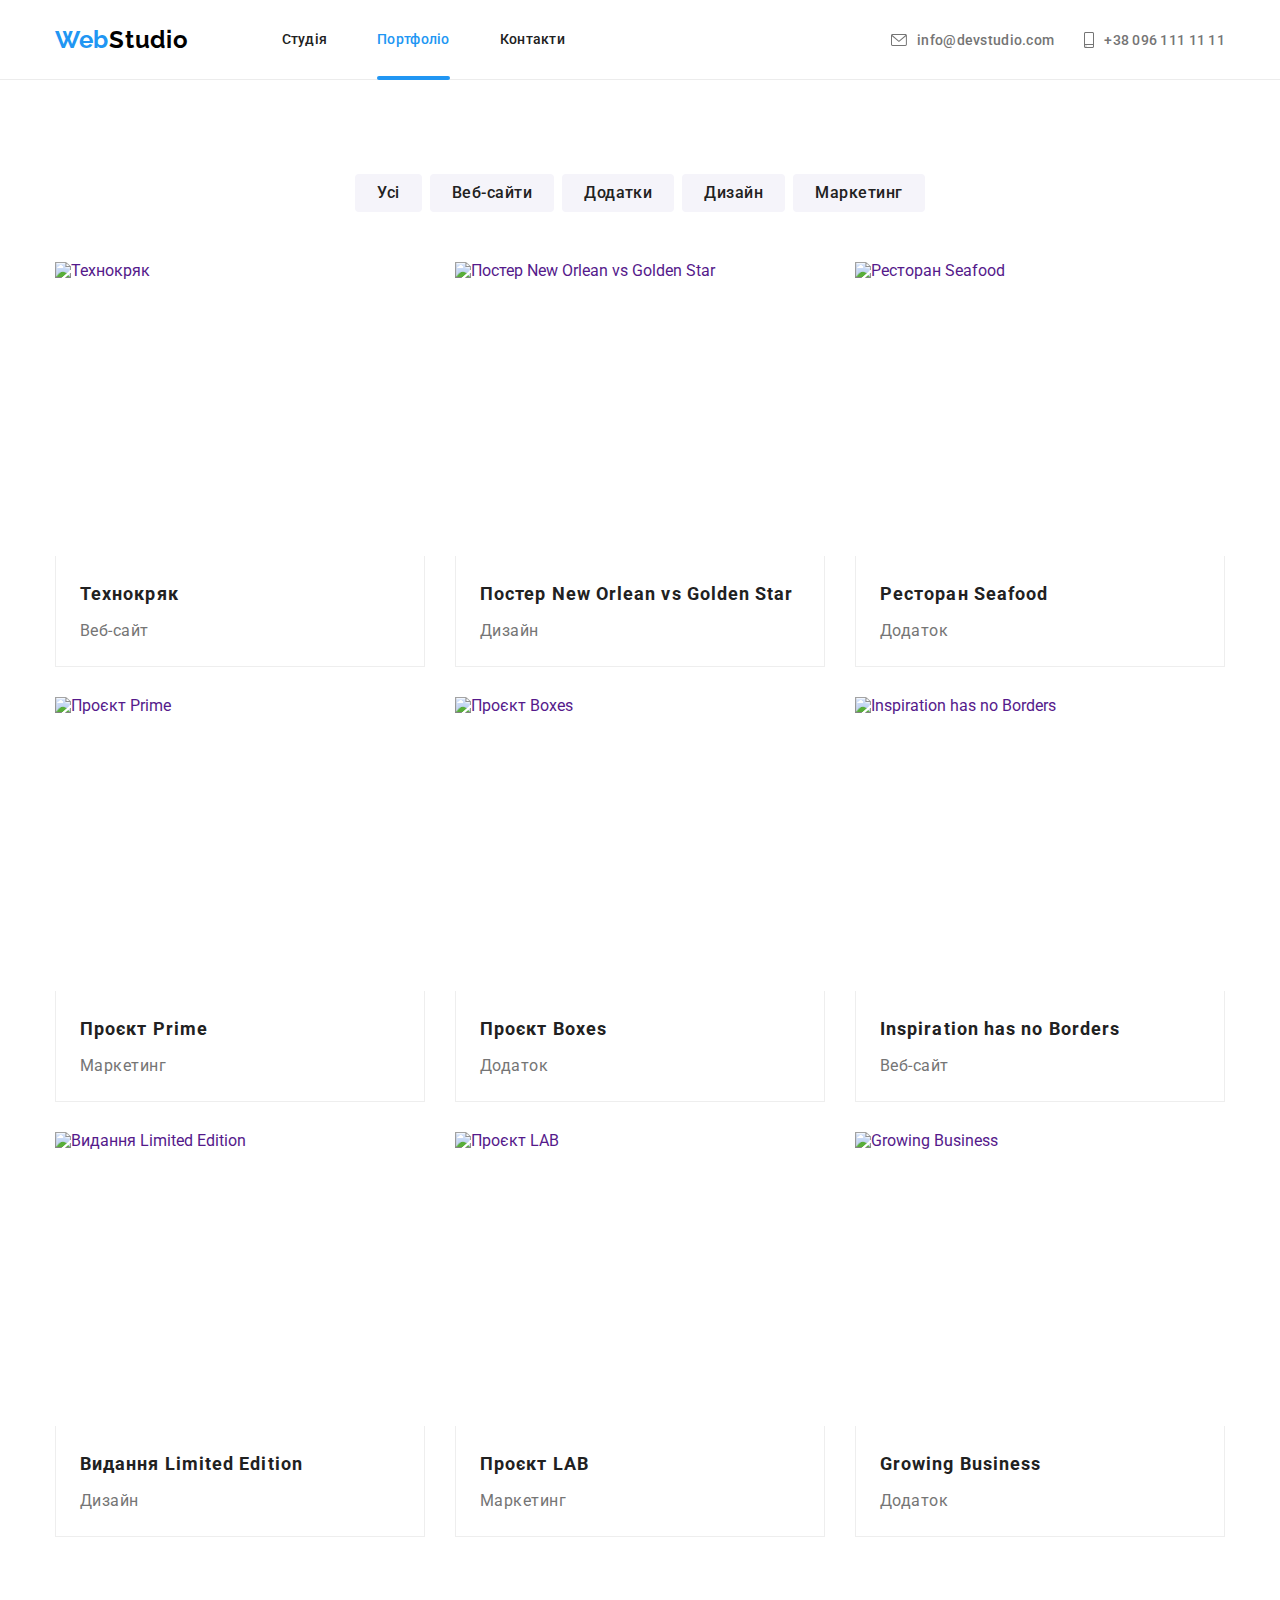
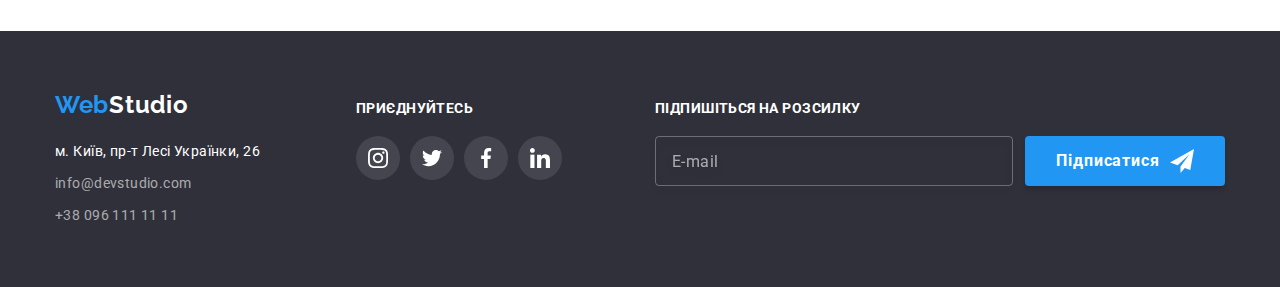
==== commit 10268190: "added header and footer to portfolio" ====
--- a/portfolio.html
+++ b/portfolio.html
@@ -4,7 +4,7 @@
     <meta charset="UTF-8" />
     <meta http-equiv="X-UA-Compatible" content="IE=edge" />
     <meta name="viewport" content="width=device-width, initial-scale=1.0" />
-    <title>Студія</title>
+    <title>Портфоліо</title>
     <link rel="preconnect" href="https://fonts.googleapis.com" />
     <link rel="preconnect" href="https://fonts.gstatic.com" crossorigin />
     <link
@@ -19,19 +19,17 @@
   </head>
   <body>
     <header class="header">
-      <div class="header__container container">
+      <div class="container header__container">
         <a class="logo header__logo" href="./index.html"
           >Web<span class="logo__second-word">Studio</span></a
         >
-        <nav>
+        <nav class="navigation">
           <ul class="menu">
             <li class="menu__item">
               <a class="menu__link" href="./index.html">Студія</a>
             </li>
             <li class="menu__item">
-              <a
-                class="menu__link menu__link_current"
-                href="./portfolio.html"
+              <a class="menu__link menu__link_current" href="./portfolio.html"
                 >Портфоліо</a
               >
             </li>
@@ -43,7 +41,7 @@
         <ul class="contacts">
           <li>
             <a class="contacts__link" href="mailto:info@devstudio.com">
-              <svg class="contacts__icon" width="16" height="12">
+              <svg class="contacts__icon envelope-icon">
                 <use href="./images/icons.svg#envelope"></use>
               </svg>
               info@devstudio.com</a
@@ -51,13 +49,75 @@
           </li>
           <li>
             <a class="contacts__link" href="tel:+380961111111">
-              <svg class="contacts__icon" width="10" height="16">
+              <svg class="contacts__icon smartphone-icon">
                 <use href="./images/icons.svg#smartphone"></use>
               </svg>
               +38 096 111 11 11</a
             >
           </li>
         </ul>
+        <button type="button" class="mobile-menu__button" data-menu-open>
+          <svg width="24" height="16">
+            <use href="./images/icons.svg#burger"></use>
+          </svg>
+        </button>
+      </div>
+      <div class="mobile-menu" data-menu>
+        <div class="mobile-menu__container">
+          <button
+            type="button"
+            class="mobile-menu__button mobile-menu__close-btn"
+            data-menu-close
+          >
+            <svg class="mobile-menu__close-icon" width="19" height="19">
+              <use href="./images/icons.svg#close"></use>
+            </svg>
+          </button>
+          <ul class="mobile-menu__list">
+            <li class="mobile-menu__item">
+              <a class="mobile-menu__menu-link" href="">Студія</a>
+            </li>
+            <li class="mobile-menu__item">
+              <a
+                class="mobile-menu__menu-link mobile-menu__menu-link_current"
+                href="./portfolio.html"
+                >Портфоліо</a
+              >
+            </li>
+            <li class="mobile-menu__item">
+              <a class="mobile-menu__menu-link" href="">Контакти</a>
+            </li>
+          </ul>
+          <ul class="mobile-menu__contacts">
+            <li>
+              <a class="mobile-menu__contacts-tel" href="tel:+380961111111">
+                +38 096 111 11 11</a
+              >
+            </li>
+            <li>
+              <a
+                class="mobile-menu__contacts-mail"
+                href="mailto:info@devstudio.com"
+              >
+                info@devstudio.com</a
+              >
+            </li>
+          </ul>
+          <ul class="mobile-menu__socials">
+            <li class="mobile-menu__socials-item">
+              <a class="mobile-menu__socials-link" href="">Instagram</a>
+            </li>
+            <li class="mobile-menu__socials-item">
+              <a class="mobile-menu__socials-link" href="">Twitter</a>
+            </li>
+            <li class="mobile-menu__socials-item">
+              <a class="mobile-menu__socials-link" href="">Facebook</a>
+            </li>
+            <li class="mobile-menu__socials-item">
+              <a class="mobile-menu__socials-link" href="">LinkedIn</a>
+            </li>
+          </ul>
+        </div>
       </div>
     </header>
 
@@ -247,13 +307,13 @@
       </section>
     </main>
 
-    <footer class="footer">
+    <footer class="footer section">
       <div class="container footer__container">
         <div class="logo-and-address-wrapper">
           <a class="logo footer__logo" href="./index.html"
             >Web<span class="logo__second-word">Studio</span></a
           >
-          <address>
+          <address class="address">
             <a
               class="contacts-footer-link address-footer-link"
               href="https://goo.gl/maps/MkYbbiRwNJyzcigK8"
@@ -261,9 +321,7 @@
               >м. Київ, пр-т Лесі Українки, 26</a
             >
 
-            <a
-              class="contacts-footer-link"
-              href="mailto:info@devstudio.com"
+            <a class="contacts-footer-link" href="mailto:info@devstudio.com"
               >info@devstudio.com</a
             >
 
@@ -276,7 +334,7 @@
           <b class="footer-title-text footer-title-text-socials"
             >Приєднуйтесь</b
           >
-          <ul class="socials">
+          <ul class="socials footer__socials">
             <li>
               <a class="socials__link footer-socials-link" href="">
                 <svg
@@ -345,5 +403,82 @@
         </form>
       </div>
     </footer>
+
+    <div class="backdrop is-hidden" data-modal>
+      <div class="modal">
+        <button type="button" class="modal__close-btn" data-modal-close>
+          <svg class="modal__close-icon" width="11" height="11">
+            <use href="./images/icons.svg#close"></use>
+          </svg>
+        </button>
+        <p class="modal__title">Залиште свої дані, ми вам передзвонимо</p>
+        <form class="modal-form">
+          <label class="modal-form-field">
+            <span class="modal-form-input-desc">Ім'я</span>
+            <span class="modal-form-input-wrapper">
+              <input type="text" class="modal-form-input" name="user_name" />
+              <svg class="modal-form-icon" width="18" height="18">
+                <use href="./images/icons.svg#person"></use>
+              </svg>
+            </span>
+          </label>
+          <label class="modal-form-field">
+            <span class="modal-form-input-desc">Телефон</span>
+            <span class="modal-form-input-wrapper">
+              <input type="tel" class="modal-form-input" name="user_tel" />
+              <svg class="modal-form-icon" width="18" height="18">
+                <use href="./images/icons.svg#phone"></use>
+              </svg>
+            </span>
+          </label>
+          <label class="modal-form-field">
+            <span class="modal-form-input-desc">Пошта</span>
+            <span class="modal-form-input-wrapper">
+              <input type="email" class="modal-form-input" name="user_mail" />
+              <svg class="modal-form-icon" width="18" height="18">
+                <use href="./images/icons.svg#email"></use>
+              </svg>
+            </span>
+          </label>
+          <label class="modal-form-field modal-form-field-last">
+            <span class="modal-form-input-desc">Коментар</span>
+            <textarea
+              class="modal-form-message"
+              placeholder="Введіть текст"
+            ></textarea>
+          </label>
+          <label class="modal-form-checkbox-wrapper">
+            <input
+              type="checkbox"
+              class="modal-form-checkbox visually-hidden"
+              name="user_policy"
+              required
+            />
+            <span class="modal-form-checkbox-icon-wrapper">
+              <svg class="modal-form-checkbox-icon" width="16" height="15">
+                <use href="./images/icons.svg#checkbox"></use>
+              </svg>
+              <svg
+                class="modal-form-checkbox-icon-overlay"
+                width="16"
+                height="15"
+              >
+                <use href="./images/icons.svg#check"></use>
+              </svg>
+            </span>
+            <span
+              >Погоджуюся з розсилкою та приймаю &nbsp;<a
+                href=""
+                class="modal-policy-link"
+                >Умови договору</a
+              ></span
+            >
+          </label>
+          <button type="submit" class="modal-form-submit">Відправити</button>
+        </form>
+      </div>
+    </div>
+    <script src="./js/mobile-menu.js"></script>
+    <script src="./js/modal.js"></script>
   </body>
 </html>
--- a/css/main.min.css
+++ b/css/main.min.css
@@ -1 +1 @@
-:root{--primary-color: #212121;--secondary-color: #757575;--highlight-color: #2196f3;--black-color: #000000;--white-color: #ffffff;--dark-bg: #2f303a;--grey-bg: #f5f4fa;--grey-icon: #afb1b8;--main-transition: 250ms cubic-bezier(0.4, 0, 0.2, 1)}.visually-hidden{position:absolute;width:1px;height:1px;margin:-1px;border:0;padding:0;white-space:nowrap;clip-path:inset(100%);clip:rect(0 0 0 0);overflow:hidden}.is-hidden{opacity:0;visibility:hidden;pointer-events:none}.subscription-btn,.what-we-do__overlay,.features__icon-container,.socials__link,.modal__close-btn{display:flex;justify-content:center;align-items:center}h1,h2,h3,h4,h5,h6,p{margin-top:0;margin-bottom:0}ul,ol{margin-top:0;margin-bottom:0;padding-left:0;list-style:none}img{display:block;max-width:100%;height:auto}button{cursor:pointer;border:none}a{text-decoration:none}body{font-family:"Roboto",sans-serif;color:var(--primary-color)}.container{margin-left:auto;margin-right:auto;padding-left:15px;padding-right:15px;width:1200px}.logo{font-family:"Raleway",sans-serif;font-size:26px;font-weight:700;line-height:1.1923076923;letter-spacing:.03em;color:var(--highlight-color)}.logo__second-word{color:var(--black-color)}.header__logo{margin-right:93px}.footer__logo{display:block;margin-bottom:20px}.footer__logo .logo__second-word{color:var(--white-color)}.section{padding-top:94px;padding-bottom:94px}.section_no-padding-top{padding-top:0}.section_grey-background{background-color:var(--grey-bg)}.section__title{text-align:center;margin-bottom:50px;font-size:36px;font-weight:700;line-height:1.1666666667;letter-spacing:.03em}.backdrop{position:fixed;top:0;left:0;width:100%;height:100%;background-color:rgba(0,0,0,.2);transition:opacity var(--main-transition),visibility var(--main-transition)}.modal{position:absolute;top:50%;left:50%;transform:translate(-50%, -50%);width:528px;height:581px;padding:40px;background-color:var(--white-color);box-shadow:0px 1px 3px rgba(0,0,0,.12),0px 1px 1px rgba(0,0,0,.14),0px 2px 1px rgba(0,0,0,.2);border-radius:4px}.modal__close-btn{position:absolute;top:8px;right:8px;width:30px;height:30px;border-radius:50%;background-color:var(--white-color);border:1px solid rgba(0,0,0,.1);transition:fill var(--main-transition)}.modal__close-btn:hover .modal__close-icon,.modal__close-btn:focus .modal__close-icon{fill:var(--highlight-color)}.modal__title{margin-bottom:12px;text-align:center;font-size:20px;font-weight:700;line-height:1.15;letter-spacing:.03em}.modal-form{display:flex;flex-direction:column}.modal-form-field{margin-bottom:10px;transition:color var(--main-transition)}.modal-form-field:focus-within{color:var(--highlight-color)}.modal-form-input-desc{display:block;margin-bottom:4px;font-size:12px;font-weight:400;line-height:1.1666666667;letter-spacing:.01em;color:var(--secondary-color);transition:color var(--main-transition)}.modal-form-field:focus-within .modal-form-input-desc{color:var(--highlight-color)}.modal-form-input-wrapper{position:relative;display:block}.modal-form-input{padding-left:42px;width:100%;height:40px;border:1px solid rgba(33,33,33,.2);border-radius:4px;font-size:16px;color:var(--black-color)}.modal-form-input:focus{border-color:var(--highlight-color);outline:none}.modal-form-icon{position:absolute;top:50%;left:12px;transform:translateY(-50%);fill:currentColor;transition:fill var(--main-transition)}.modal-form-field-last{margin-bottom:20px}.modal-form-message{display:block;padding:12px 16px;width:100%;height:120px;resize:none;border:1px solid rgba(33,33,33,.2);border-radius:4px;font-size:16px;color:var(--black-color);transition:border-color var(--main-transition)}.modal-form-message:focus{border-color:var(--highlight-color);outline:none}.modal-form-message::placeholder{font-size:12px;font-weight:400;line-height:1.1666666667;letter-spacing:.01em;color:rgba(117,117,117,.5)}.modal-form-checkbox-wrapper{margin-bottom:30px;display:flex;justify-content:center;align-items:center;font-size:14px;font-weight:400;line-height:1.7142857143;letter-spacing:.03em;color:var(--secondary-color)}.modal-form-checkbox-icon-wrapper{display:flex;align-items:center;margin-right:7px;cursor:pointer}.modal-form-checkbox-icon-overlay{position:absolute;opacity:0;transition:opacity var(--main-transition)}.modal-form-checkbox:checked+.modal-form-checkbox-icon-wrapper .modal-form-checkbox-icon-overlay{opacity:1}.modal-form-checkbox:focus+.modal-form-checkbox-icon-wrapper .modal-form-checkbox-icon{outline:1px solid var(--black-color)}.modal-form-checkbox:checked+.modal-form-checkbox-icon-wrapper .modal-form-checkbox-icon{outline:none}.modal-policy-link{color:var(--highlight-color)}.modal-form-submit{align-self:center;padding:10px;min-width:200px;min-height:50px;font-size:16px;font-weight:700;line-height:1.875;letter-spacing:.06em;color:var(--white-color);background-color:var(--highlight-color);box-shadow:0px 4px 4px rgba(0,0,0,.15);border-radius:4px}.socials{display:flex;justify-content:center;gap:10px}.socials__link{width:44px;height:44px;border-radius:50%;transition:background-color var(--main-transition)}.socials__link:hover,.socials__link:focus{background-color:var(--highlight-color)}.socials__icon{fill:var(--grey-icon);transition:fill var(--main-transition)}.socials__link:hover .socials__icon,.socials__link:focus .socials__icon{fill:var(--white-color)}.header{padding-top:24px;padding-bottom:24px;border-bottom:1px solid #ececec}.header__container{display:flex;align-items:center}.menu{display:flex;gap:50px}.menu__link{color:var(--primary-color);transition:color var(--main-transition);font-size:14px;font-weight:500;line-height:1.1428571429;letter-spacing:.02em}.menu__link:hover,.menu__link:focus{color:var(--highlight-color)}.menu__link_current{position:relative;color:var(--highlight-color)}.menu__link_current::after{content:"";position:absolute;bottom:-32px;left:0;width:100%;height:4px;border-radius:2px;background-color:var(--highlight-color)}.contacts{display:flex;margin-left:auto;gap:30px}.contacts__link{display:flex;align-items:center;gap:10px;color:var(--secondary-color);transition:color var(--main-transition);font-size:14px;font-weight:500;line-height:1.1428571429;letter-spacing:.02em}.contacts__link:hover,.contacts__link:focus{color:var(--highlight-color)}.contacts__icon{fill:currentColor}.hero{max-width:1600px;margin-left:auto;margin-right:auto;padding-top:200px;padding-bottom:200px;text-align:center;background-color:#c4c4c4;background-image:linear-gradient(rgba(47, 48, 58, 0.4), rgba(47, 48, 58, 0.4)),url("../images/hero-bg.jpg");background-repeat:no-repeat;background-size:cover}.hero__title{margin-left:auto;margin-right:auto;margin-bottom:30px;max-width:700px;font-size:44px;font-weight:900;line-height:1.3636363636;letter-spacing:.06em;text-transform:uppercase;color:var(--white-color)}.hero__button{padding:10px 32px;font-size:16px;font-weight:700;line-height:1.875;letter-spacing:.06em;color:var(--white-color);background-color:var(--highlight-color);box-shadow:0px 4px 4px rgba(0,0,0,.15);border-radius:4px}.hero__button:active{background-color:#188ce8}.features{display:flex;gap:30px}.features__icon-container{margin-bottom:30px;width:270px;height:120px;background-color:var(--grey-bg);border-radius:4px}.features__title{margin-bottom:10px;font-size:14px;font-weight:700;line-height:1.1428571429;letter-spacing:.03em;text-transform:uppercase}.features__text{font-size:14px;font-weight:400;line-height:1.7142857143;letter-spacing:.03em;color:var(--secondary-color)}.what-we-do{display:flex;gap:30px}.what-we-do__item{position:relative}.what-we-do__overlay{position:absolute;bottom:0;left:0;width:100%;height:70px;font-size:14px;font-weight:700;line-height:1.1428571429;letter-spacing:.03em;text-transform:uppercase;background-color:rgba(47,48,58,.8);color:var(--white-color)}.team{display:flex;gap:30px}.team__item{background:var(--white-color);box-shadow:0px 1px 3px rgba(0,0,0,.12),0px 1px 1px rgba(0,0,0,.14),0px 2px 1px rgba(0,0,0,.2);border-radius:0px 0px 4px 4px}.team__description{padding-top:30px;padding-bottom:30px;text-align:center}.team__title{margin-bottom:10px;font-size:16px;font-weight:500;line-height:1.1875;letter-spacing:.03em}.team__text{margin-bottom:16px;font-size:16px;font-weight:400;line-height:1.1875;letter-spacing:.03em;color:var(--secondary-color)}.clients{display:flex;gap:30px}.clients__item{width:170px;height:92px}.clients__link{display:flex;justify-content:center;align-items:center;width:100%;height:100%;border:1px solid var(--grey-icon);border-radius:4px;transition:border-color var(--main-transition)}.clients__link:hover,.clients__link:focus{border-color:var(--highlight-color)}.clients__icon{fill:var(--grey-icon);transition:fill var(--main-transition)}.clients__link:hover .clients__icon,.clients__link:focus .clients__icon{fill:var(--highlight-color)}.footer{padding-top:60px;padding-bottom:60px;background-color:var(--dark-bg)}.footer__container{display:flex;align-items:baseline}.logo-and-address-wrapper{margin-right:70px;flex-grow:1}.contacts-footer-link{display:block;font-size:14px;font-weight:400;line-height:1.7142857143;letter-spacing:.03em;font-style:normal;color:rgba(255,255,255,.6);transition:color var(--main-transition)}.contacts-footer-link:not(:last-child){margin-bottom:9px}.address-footer-link{color:var(--white-color)}.address-footer-link:hover,.address-footer-link:focus{color:var(--highlight-color)}.socials-wrapper{margin-right:93px}.footer-title-text{display:inline-block;font-size:14px;font-weight:700;line-height:1.1428571429;letter-spacing:.03em;text-transform:uppercase;color:var(--white-color)}.footer-title-text-socials{margin-bottom:20px}.footer-socials-link{background-color:rgba(255,255,255,.1)}.footer-socials-icon{fill:var(--white-color)}.footer-subscription-field{display:inline-block;margin-bottom:20px}.footer-form-wrapper{display:flex;gap:12px}.subscription-input{width:358px;height:50px;padding-left:16px;display:flex;align-items:center;border:1px solid rgba(255,255,255,.3);filter:drop-shadow(0px 4px 4px rgba(0, 0, 0, 0.15));border-radius:4px;background-color:rgba(0,0,0,0);font-size:16px;font-weight:400;line-height:1.25;letter-spacing:.03em;color:var(--white-color)}.subscription-input::placeholder{font-size:16px;font-weight:400;line-height:1.25;letter-spacing:.03em;color:rgba(255,255,255,.6)}.subscription-btn{gap:10px;min-width:200px;min-height:50px;font-size:16px;font-weight:700;line-height:1.875;letter-spacing:.06em;color:var(--white-color);background-color:var(--highlight-color);box-shadow:0px 4px 4px rgba(0,0,0,.15);border-radius:4px}.send-icon{fill:currentColor}.filters{display:flex;gap:8px;justify-content:center;margin-bottom:50px}.filters__button{padding:6px 22px;font-size:16px;font-weight:500;line-height:1.625;letter-spacing:.03em;color:var(--primary-color);background-color:var(--grey-bg);border-radius:4px;transition:color var(--main-transition),background-color var(--main-transition),box-shadow var(--main-transition),border-radius var(--main-transition)}.filters__button:hover,.filters__button:focus{color:var(--white-color);background-color:var(--highlight-color);box-shadow:0px 3px 1px rgba(0,0,0,.1),0px 1px 2px rgba(0,0,0,.08),0px 2px 2px rgba(0,0,0,.12);border-radius:4px}.projects{display:flex;gap:30px;flex-wrap:wrap}.projects__link{display:block;transition:box-shadow var(--main-transition)}.projects__link:hover,.projects__link:focus{box-shadow:0px 1px 1px rgba(0,0,0,.12),0px 4px 4px rgba(0,0,0,.06),1px 4px 6px rgba(0,0,0,.16)}.projects__overlay{position:relative;overflow:hidden}.projects__desc{position:absolute;top:100%;left:0;padding:63px 24px;width:100%;height:100%;font-size:18px;font-weight:400;line-height:1.5555555556;letter-spacing:.03em;color:var(--white-color);background-color:rgba(33,150,243,.9);transition:transform var(--main-transition)}.projects__link:hover .projects__desc,.projects__link:focus .projects__desc{transform:translate(0, -100%)}.projects-item-description{padding:20px 24px;border:1px solid #eee;border-top:none}.projects-item-title{margin-bottom:4px;font-size:18px;font-weight:700;line-height:2;letter-spacing:.06em;color:var(--primary-color);transition:color var(--main-transition)}.projects-item-category{font-size:16px;font-weight:400;line-height:1.875;letter-spacing:.03em;color:var(--secondary-color);transition:color var(--main-transition)}/*# sourceMappingURL=main.min.css.map */+:root{--primary-color: #212121;--secondary-color: #757575;--highlight-color: #2196f3;--black-color: #000000;--white-color: #ffffff;--dark-bg: #2f303a;--grey-bg: #f5f4fa;--grey-icon: #afb1b8;--main-transition: 250ms cubic-bezier(0.4, 0, 0.2, 1)}.visually-hidden{position:absolute;width:1px;height:1px;margin:-1px;border:0;padding:0;white-space:nowrap;clip-path:inset(100%);clip:rect(0 0 0 0);overflow:hidden}.is-hidden{opacity:0;visibility:hidden;pointer-events:none}.subscription-btn,.clients__link,.mobile-menu__button,.socials__link,.modal__close-btn{display:flex;justify-content:center;align-items:center}h1,h2,h3,h4,h5,h6,p{margin-top:0;margin-bottom:0}ul,ol{margin-top:0;margin-bottom:0;padding-left:0;list-style:none}img{display:block;max-width:100%;height:auto}button{cursor:pointer;border:none}a{text-decoration:none}body{font-family:"Roboto",sans-serif;color:var(--primary-color)}.container{width:100%;padding-left:15px;padding-right:15px}@media screen and (min-width: 480px){.container{width:480px;margin-left:auto;margin-right:auto}}@media screen and (min-width: 768px){.container{width:768px}}@media screen and (min-width: 1200px){.container{width:1200px}}.mobile-menu{position:fixed;top:0;left:0;z-index:1000;width:100%;height:100%;background-color:var(--white-color);opacity:0;visibility:hidden;pointer-events:none;transition:opacity var(--main-transition),visibility var(--main-transition)}.mobile-menu.is-open{opacity:1;visibility:visible;pointer-events:auto}.mobile-menu__container{position:relative;padding:48px 40px}.mobile-menu__close-btn{position:absolute;top:10px;right:15px;transition:fill var(--main-transition)}.mobile-menu__close-btn:hover,.mobile-menu__close-btn:focus{fill:var(--highlight-color)}.mobile-menu__list{margin-bottom:306px;display:flex;flex-direction:column;gap:32px}.mobile-menu__menu-link{color:var(--primary-color);transition:color var(--main-transition);font-size:40px;font-weight:500;line-height:1.175;letter-spacing:.02em}.mobile-menu__menu-link:hover,.mobile-menu__menu-link:focus{color:var(--highlight-color)}.mobile-menu__menu-link_current{color:var(--highlight-color)}.mobile-menu__contacts{margin-bottom:64px;display:flex;flex-direction:column;gap:32px}.mobile-menu__contacts-tel{color:var(--highlight-color);font-size:34px;font-weight:500;line-height:1.1764705882;letter-spacing:.02em}.mobile-menu__contacts-mail{color:var(--secondary-color);transition:color var(--main-transition);font-size:24px;font-weight:500;line-height:1.1666666667;letter-spacing:.02em}.mobile-menu__contacts-mail:hover,.mobile-menu__contacts-mail:focus{color:var(--highlight-color)}.mobile-menu__socials{display:flex;gap:10px}.mobile-menu__socials-item:not(:last-child){padding-right:10px;border-right:1px solid rgba(33,33,33,.2)}.mobile-menu__socials-link{color:var(--highlight-color);font-size:18px;font-weight:500;line-height:1.2222222222;letter-spacing:.02em}.logo{display:block;font-family:"Raleway",sans-serif;font-size:24px;font-weight:700;line-height:1.1666666667;letter-spacing:.03em;color:var(--highlight-color)}.logo__second-word{color:var(--black-color)}.footer__logo{margin-bottom:20px}.footer__logo .logo__second-word{color:var(--white-color)}.section{padding-top:60px;padding-bottom:60px}.section_no-padding-top{padding-top:0}.section_grey-background{background-color:var(--grey-bg)}@media screen and (min-width: 1200px){.section{padding-top:94px;padding-bottom:94px}.section_no-padding-top{padding-top:0}}.section__title{margin-bottom:30px;text-align:center;font-size:28px;font-weight:700;line-height:1.1785714286;letter-spacing:.03em}.backdrop{position:fixed;top:0;left:0;width:100%;height:100%;background-color:rgba(0,0,0,.2);transition:opacity var(--main-transition),visibility var(--main-transition)}.modal{position:absolute;top:50%;left:50%;transform:translate(-50%, -50%);width:calc(100% - 30px);max-width:450px;min-height:609px;padding:40px;background-color:var(--white-color);box-shadow:0px 1px 3px rgba(0,0,0,.12),0px 1px 1px rgba(0,0,0,.14),0px 2px 1px rgba(0,0,0,.2);border-radius:4px}.modal__close-btn{position:absolute;top:8px;right:8px;width:30px;height:30px;border-radius:50%;background-color:var(--white-color);border:1px solid rgba(0,0,0,.1);transition:fill var(--main-transition)}.modal__close-btn:hover .modal__close-icon,.modal__close-btn:focus .modal__close-icon{fill:var(--highlight-color)}.modal__title{margin-bottom:12px;text-align:center;font-size:20px;font-weight:700;line-height:1.5;letter-spacing:.03em}.modal-form{display:flex;flex-direction:column}.modal-form-field{margin-bottom:10px;transition:color var(--main-transition)}.modal-form-field:focus-within{color:var(--highlight-color)}.modal-form-input-desc{display:block;margin-bottom:4px;font-size:12px;font-weight:400;line-height:1.1666666667;letter-spacing:.01em;color:var(--secondary-color);transition:color var(--main-transition)}.modal-form-field:focus-within .modal-form-input-desc{color:var(--highlight-color)}.modal-form-input-wrapper{position:relative;display:block}.modal-form-input{padding-left:42px;width:100%;height:40px;border:1px solid rgba(33,33,33,.2);border-radius:4px;font-size:16px;color:var(--black-color)}.modal-form-input:focus{border-color:var(--highlight-color);outline:none}.modal-form-icon{position:absolute;top:50%;left:12px;transform:translateY(-50%);fill:currentColor;transition:fill var(--main-transition)}.modal-form-field-last{margin-bottom:20px}.modal-form-message{display:block;padding:12px 16px;width:100%;height:120px;resize:none;border:1px solid rgba(33,33,33,.2);border-radius:4px;font-size:16px;color:var(--black-color);transition:border-color var(--main-transition)}.modal-form-message:focus{border-color:var(--highlight-color);outline:none}.modal-form-message::placeholder{font-size:14px;font-weight:400;line-height:1.1428571429;letter-spacing:.01em;color:rgba(117,117,117,.5)}.modal-form-checkbox-wrapper{margin-bottom:30px;display:flex;justify-content:center;align-items:center;font-size:12px;font-weight:400;line-height:1.1666666667;letter-spacing:.03em;color:var(--secondary-color)}.modal-form-checkbox-icon-wrapper{display:flex;align-items:center;margin-right:7px;cursor:pointer}.modal-form-checkbox-icon-overlay{position:absolute;opacity:0;transition:opacity var(--main-transition)}.modal-form-checkbox:checked+.modal-form-checkbox-icon-wrapper .modal-form-checkbox-icon-overlay{opacity:1}.modal-form-checkbox:focus+.modal-form-checkbox-icon-wrapper .modal-form-checkbox-icon{outline:1px solid var(--black-color)}.modal-form-checkbox:checked+.modal-form-checkbox-icon-wrapper .modal-form-checkbox-icon{outline:none}.modal-policy-link{color:var(--highlight-color)}.modal-form-submit{align-self:center;padding:10px;min-width:200px;min-height:50px;font-size:16px;font-weight:700;line-height:1.875;letter-spacing:.06em;color:var(--white-color);background-color:var(--highlight-color);box-shadow:0px 4px 4px rgba(0,0,0,.15);border-radius:4px}@media screen and (min-width: 1200px){.modal{max-width:528px;min-height:581px}.modal-form-message::placeholder{font-size:12px;font-weight:400;line-height:1.1666666667;letter-spacing:.01em}.modal-form-checkbox-wrapper{font-size:14px;font-weight:400;line-height:1.7142857143;letter-spacing:.03em}}.socials{display:flex;justify-content:center;gap:10px}.socials__link{width:44px;height:44px;border-radius:50%;transition:background-color var(--main-transition)}.socials__link:hover,.socials__link:focus{background-color:var(--highlight-color)}.socials__icon{fill:var(--grey-icon);transition:fill var(--main-transition)}.socials__link:hover .socials__icon,.socials__link:focus .socials__icon{fill:var(--white-color)}.footer__socials{margin-bottom:60px}.header{display:flex;align-items:center;height:60px;border-bottom:1px solid #ececec}.header__container{display:flex;align-items:center;justify-content:space-between}.mobile-menu__button{width:40px;height:40px;background-color:rgba(0,0,0,0)}.menu{display:none}.contacts{display:none}@media screen and (min-width: 768px){.header{height:80px}.mobile-menu__button{display:none}.navigation{display:flex;align-items:center}.header__logo{margin-right:88px}.menu{display:flex;gap:50px}.menu__link{color:var(--primary-color);transition:color var(--main-transition);font-size:14px;font-weight:500;line-height:1.1428571429;letter-spacing:.02em}.menu__link:hover,.menu__link:focus{color:var(--highlight-color)}.menu__link_current{position:relative;color:var(--highlight-color)}.menu__link_current::after{content:"";position:absolute;bottom:-33px;left:0;width:100%;height:4px;border-radius:2px;background-color:var(--highlight-color)}.contacts{margin-left:auto;display:flex;flex-direction:column;gap:10px}.contacts__link{display:flex;align-items:center;gap:8px;color:var(--secondary-color);transition:color var(--main-transition);font-size:12px;font-weight:500;line-height:1.1666666667;letter-spacing:.02em}.contacts__link:hover,.contacts__link:focus{color:var(--highlight-color)}.contacts__icon{fill:currentColor}.contacts__icon.envelope-icon{width:14px;height:10px}.contacts__icon.smartphone-icon{width:10px;height:14px}}@media screen and (min-width: 1200px){.header__logo{margin-right:93px}.contacts{flex-direction:row;gap:30px}.contacts__link{gap:10px;font-size:14px;font-weight:500;line-height:1.1428571429;letter-spacing:.02em}.contacts__icon.envelope-icon{width:16px;height:12px}.contacts__icon.smartphone-icon{width:10px;height:16px}}.hero{margin-left:auto;margin-right:auto;max-width:1600px;height:400px;display:flex;flex-direction:column;justify-content:center;background-color:#c4c4c4;background-image:linear-gradient(rgba(47, 48, 58, 0.4), rgba(47, 48, 58, 0.4)),url("../images/hero-bg-mobile.jpg");background-repeat:no-repeat;background-size:cover}.hero__container{display:flex;flex-direction:column;align-items:center;gap:30px}.hero__title{max-width:360px;text-align:center;font-size:26px;font-weight:900;line-height:1.6153846154;letter-spacing:.06em;text-transform:uppercase;color:var(--white-color)}.hero__button{min-width:200px;min-height:50px;font-size:16px;font-weight:700;line-height:1.875;letter-spacing:.06em;color:var(--white-color);background-color:var(--highlight-color);box-shadow:0px 4px 4px rgba(0,0,0,.15);border-radius:4px}.hero__button:active{background-color:#188ce8}@media screen and (min-device-pixel-ratio: 2)and (max-width: 767px),screen and (min-resolution: 192dpi)and (max-width: 767px),screen and (min-resolution: 2dppx)and (max-width: 767px){.hero{background-image:linear-gradient(rgba(47, 48, 58, 0.4), rgba(47, 48, 58, 0.4)),url("../images/hero-bg-mobile@2x.jpg")}}@media screen and (min-width: 768px){.hero{background-image:linear-gradient(rgba(47, 48, 58, 0.4), rgba(47, 48, 58, 0.4)),url("../images/hero-bg-tablet.jpg")}}@media screen and (min-device-pixel-ratio: 2)and (max-width: 768px),screen and (min-resolution: 192dpi)and (max-width: 768px),screen and (min-resolution: 2dppx)and (max-width: 768px){.hero{background-image:linear-gradient(rgba(47, 48, 58, 0.4), rgba(47, 48, 58, 0.4)),url("../images/hero-bg-tablet@2x.jpg")}}@media screen and (min-width: 1200px){.hero{height:600px;background-image:linear-gradient(rgba(47, 48, 58, 0.4), rgba(47, 48, 58, 0.4)),url("../images/hero-bg-desktop.jpg")}.hero__title{max-width:696px;font-size:44px;font-weight:900;line-height:1.3636363636;letter-spacing:.06em}.hero__button{min-width:216px}}@media screen and (min-device-pixel-ratio: 2)and (max-width: 1200px),screen and (min-resolution: 192dpi)and (max-width: 1200px),screen and (min-resolution: 2dppx)and (max-width: 1200px){.hero{background-image:linear-gradient(rgba(47, 48, 58, 0.4), rgba(47, 48, 58, 0.4)),url("../images/hero-bg-desktop@2x.jpg")}}.features{display:flex;flex-direction:column;gap:30px}.features__icon-container{display:flex;justify-content:center;align-items:center;margin-bottom:30px;width:100%;height:120px;background-color:var(--grey-bg);border-radius:4px}.features__title{text-align:center;margin-bottom:10px;font-size:14px;font-weight:700;line-height:1.1428571429;letter-spacing:.03em;text-transform:uppercase}.features__text{font-size:14px;font-weight:400;line-height:1.7142857143;letter-spacing:.03em;color:var(--secondary-color)}@media screen and (min-width: 768px){.features{flex-wrap:wrap;flex-direction:row}.features__item{width:calc(50% - 15px)}}@media screen and (min-width: 1200px){.features{flex-wrap:nowrap}.features__item{width:auto}.features__icon-container{width:270px}}.what-we-do-section{display:none}@media screen and (min-width: 1200px){.what-we-do-section{display:block}.what-we-do{display:flex;gap:30px}.what-we-do__item{position:relative}.what-we-do__overlay{position:absolute;bottom:0;left:0;display:flex;justify-content:center;align-items:center;width:100%;height:70px;font-size:14px;font-weight:700;line-height:1.1428571429;letter-spacing:.03em;text-transform:uppercase;background-color:rgba(47,48,58,.8);color:var(--white-color)}}.team{display:flex;flex-direction:column;gap:30px}.team__item{background:var(--white-color);box-shadow:0px 1px 3px rgba(0,0,0,.12),0px 1px 1px rgba(0,0,0,.14),0px 2px 1px rgba(0,0,0,.2);border-radius:0px 0px 4px 4px}.team__image{margin-left:auto;margin-right:auto}.team__description{padding-top:30px;padding-bottom:24px;text-align:center}.team__title{margin-bottom:10px;font-size:16px;font-weight:500;line-height:1.1875;letter-spacing:.03em}.team__text{margin-bottom:16px;font-size:16px;font-weight:400;line-height:1.1875;letter-spacing:.03em;color:var(--secondary-color)}@media screen and (min-width: 768px){.team{flex-direction:row;flex-wrap:wrap}.team__item{width:calc(50% - 15px)}}@media screen and (min-width: 1200px){.team{flex-wrap:nowrap}}.clients{display:flex;flex-wrap:wrap;gap:30px}.clients__item{width:calc(50% - 15px);height:92px}.clients__link{width:100%;height:100%;border:1px solid var(--grey-icon);border-radius:4px;transition:border-color var(--main-transition)}.clients__link:hover,.clients__link:focus{border-color:var(--highlight-color)}.clients__icon{fill:var(--grey-icon);transition:fill var(--main-transition)}.clients__link:hover .clients__icon,.clients__link:focus .clients__icon{fill:var(--highlight-color)}@media screen and (min-width: 768px){.clients__item{width:calc(33.3333333333% - 20px)}}@media screen and (min-width: 1200px){.clients__item{width:170px}}.footer{background-color:var(--dark-bg)}.logo-and-address-wrapper{text-align:center}.address{margin-bottom:60px;display:flex;flex-direction:column;gap:8px}.contacts-footer-link{display:block;font-size:14px;font-weight:400;line-height:1.7142857143;letter-spacing:.03em;font-style:normal;color:rgba(255,255,255,.6);transition:color var(--main-transition)}.address-footer-link{color:var(--white-color)}.address-footer-link:hover,.address-footer-link:focus{color:var(--highlight-color)}.footer-title-text{display:block;text-align:center;font-size:14px;font-weight:700;line-height:1.1428571429;letter-spacing:.03em;text-transform:uppercase;color:var(--white-color)}.footer-title-text-socials{margin-bottom:20px}.footer-socials-link{background-color:rgba(255,255,255,.1)}.footer-socials-icon{fill:var(--white-color)}.footer-subscription-field{display:block;margin-bottom:20px}.subscription-input{margin-left:auto;margin-right:auto;margin-bottom:20px;width:100%;max-width:450px;height:50px;padding-left:16px;display:flex;align-items:center;border:1px solid rgba(255,255,255,.3);filter:drop-shadow(0px 4px 4px rgba(0, 0, 0, 0.15));border-radius:4px;background-color:rgba(0,0,0,0);font-size:16px;font-weight:400;line-height:1.25;letter-spacing:.03em;color:var(--white-color)}.subscription-input::placeholder{font-size:16px;font-weight:400;line-height:1.25;letter-spacing:.03em;color:rgba(255,255,255,.6)}.subscription-btn{margin-left:auto;margin-right:auto;gap:10px;min-width:200px;min-height:50px;font-size:16px;font-weight:700;line-height:1.875;letter-spacing:.06em;color:var(--white-color);background-color:var(--highlight-color);box-shadow:0px 4px 4px rgba(0,0,0,.15);border-radius:4px}.send-icon{fill:currentColor}@media screen and (min-width: 768px){.logo-and-address-wrapper{display:inline-flex;flex-direction:column;margin-right:165px;padding-left:61px}.footer__logo{margin-left:auto;margin-right:auto}.socials-wrapper{display:inline-flex;flex-direction:column}}@media screen and (min-width: 1200px){.footer.section{padding-top:60px;padding-bottom:60px}.footer__container{display:flex;align-items:baseline}.logo-and-address-wrapper{margin-right:70px;padding-left:0;flex-grow:1;text-align:left}.footer__logo{margin-left:0;margin-right:0}.address{margin-bottom:0}.socials-wrapper{margin-right:93px}.footer__socials{margin-bottom:0}.footer-form-wrapper{display:flex;gap:12px}.footer-title-text{text-align:left}.subscription-input{width:358px}.subscription-btn{height:50px}}.filters{display:flex;gap:8px;justify-content:center;margin-bottom:50px}.filters__button{padding:6px 22px;font-size:16px;font-weight:500;line-height:1.625;letter-spacing:.03em;color:var(--primary-color);background-color:var(--grey-bg);border-radius:4px;transition:color var(--main-transition),background-color var(--main-transition),box-shadow var(--main-transition),border-radius var(--main-transition)}.filters__button:hover,.filters__button:focus{color:var(--white-color);background-color:var(--highlight-color);box-shadow:0px 3px 1px rgba(0,0,0,.1),0px 1px 2px rgba(0,0,0,.08),0px 2px 2px rgba(0,0,0,.12);border-radius:4px}.projects{display:flex;gap:30px;flex-wrap:wrap}.projects__link{display:block;transition:box-shadow var(--main-transition)}.projects__link:hover,.projects__link:focus{box-shadow:0px 1px 1px rgba(0,0,0,.12),0px 4px 4px rgba(0,0,0,.06),1px 4px 6px rgba(0,0,0,.16)}.projects__overlay{position:relative;overflow:hidden}.projects__desc{position:absolute;top:100%;left:0;padding:63px 24px;width:100%;height:100%;font-size:18px;font-weight:400;line-height:1.5555555556;letter-spacing:.03em;color:var(--white-color);background-color:rgba(33,150,243,.9);transition:transform var(--main-transition)}.projects__link:hover .projects__desc,.projects__link:focus .projects__desc{transform:translate(0, -100%)}.projects-item-description{padding:20px 24px;border:1px solid #eee;border-top:none}.projects-item-title{margin-bottom:4px;font-size:18px;font-weight:700;line-height:2;letter-spacing:.06em;color:var(--primary-color);transition:color var(--main-transition)}.projects-item-category{font-size:16px;font-weight:400;line-height:1.875;letter-spacing:.03em;color:var(--secondary-color);transition:color var(--main-transition)}/*# sourceMappingURL=main.min.css.map */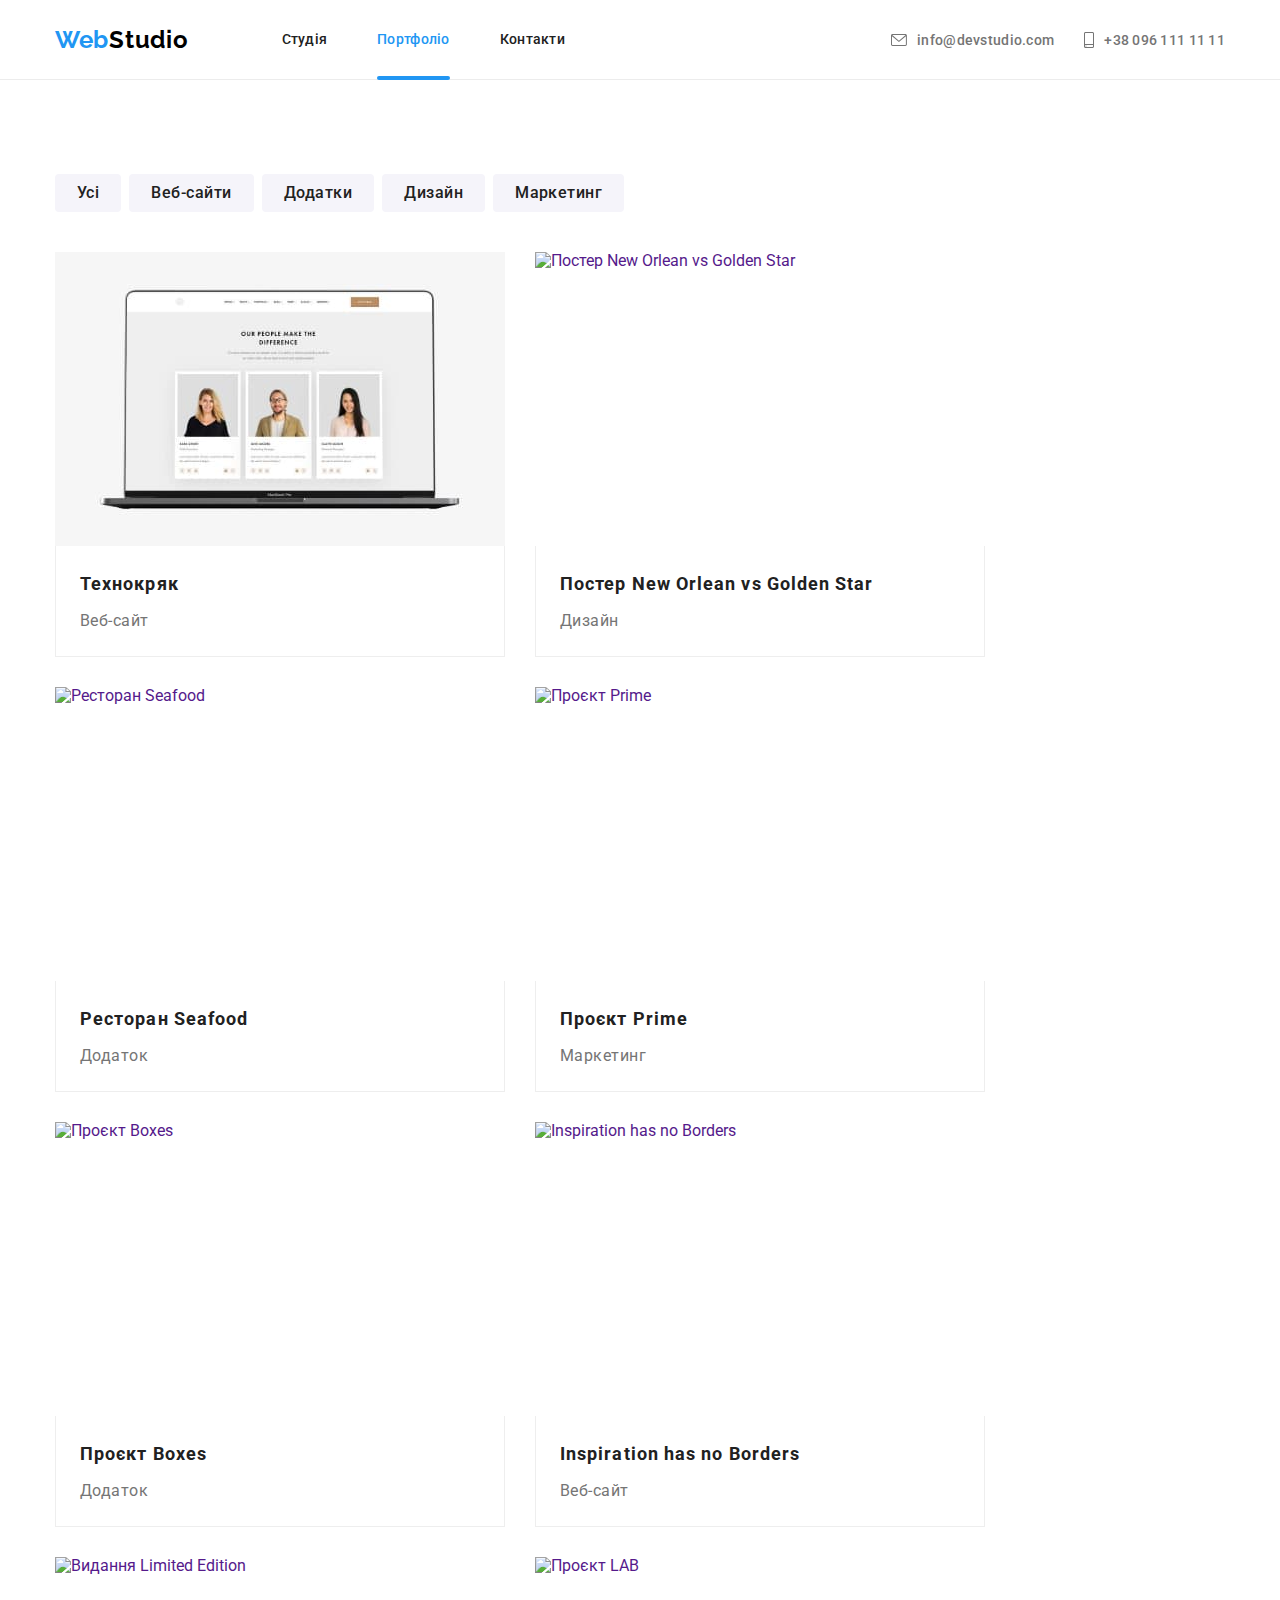
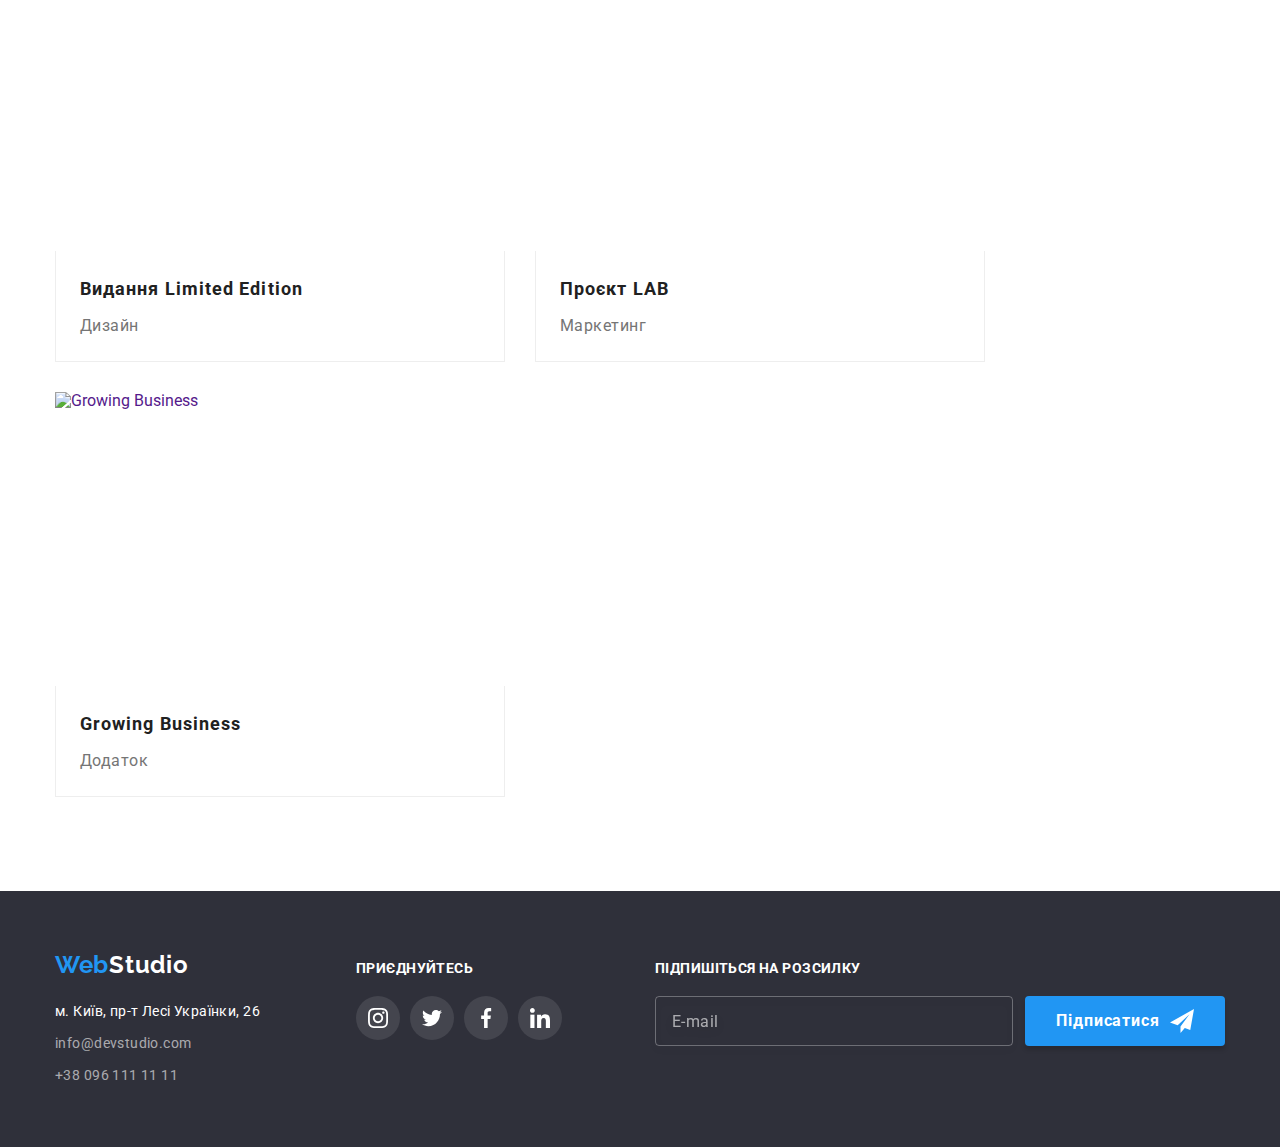
==== commit 50679e9c: "portfolio mobile started" ====
--- a/portfolio.html
+++ b/portfolio.html
@@ -141,14 +141,13 @@
             </li>
           </ul>
           <ul class="projects">
-            <li>
-              <a class="projects__link" href="">
-                <div class="projects__overlay">
-                  <img
-                    src="./images/portfolio/tehnokriak.jpg"
+            <li class="projects__item">
+              <a class="projects__link" href="">
+                <div class="projects__overlay">
+                  <img
+                    srcset="./images/portfolio/tehnokriak-mobile@2x.jpg 2x"
+                    src="./images/portfolio/tehnokriak-mobile.jpg"
                     alt="Технокряк"
-                    width="370"
-                    height="294"
                   />
                   <p class="projects__desc">
                     Ресурс пропонує комплексні пропозиції з різним рівнем
@@ -162,7 +161,7 @@
                 </div>
               </a>
             </li>
-            <li>
+            <li class="projects__item">
               <a class="projects__link" href="">
                 <div class="projects__overlay">
                   <img
@@ -181,7 +180,7 @@
                 </div>
               </a>
             </li>
-            <li>
+            <li class="projects__item">
               <a class="projects__link" href="">
                 <div class="projects__overlay">
                   <img
@@ -198,7 +197,7 @@
                 </div>
               </a>
             </li>
-            <li>
+            <li class="projects__item">
               <a class="projects__link" href="">
                 <div class="projects__overlay">
                   <img
@@ -215,7 +214,7 @@
                 </div>
               </a>
             </li>
-            <li>
+            <li class="projects__item">
               <a class="projects__link" href="">
                 <div class="projects__overlay">
                   <img
@@ -232,7 +231,7 @@
                 </div>
               </a>
             </li>
-            <li>
+            <li class="projects__item">
               <a class="projects__link" href="">
                 <div class="projects__overlay">
                   <img
@@ -251,7 +250,7 @@
                 </div>
               </a>
             </li>
-            <li>
+            <li class="projects__item">
               <a class="projects__link" href="">
                 <div class="projects__overlay">
                   <img
@@ -268,7 +267,7 @@
                 </div>
               </a>
             </li>
-            <li>
+            <li class="projects__item">
               <a class="projects__link" href="">
                 <div class="projects__overlay">
                   <img
@@ -285,7 +284,7 @@
                 </div>
               </a>
             </li>
-            <li>
+            <li class="projects__item">
               <a class="projects__link" href="">
                 <div class="projects__overlay">
                   <img
@@ -403,82 +402,6 @@
         </form>
       </div>
     </footer>
-
-    <div class="backdrop is-hidden" data-modal>
-      <div class="modal">
-        <button type="button" class="modal__close-btn" data-modal-close>
-          <svg class="modal__close-icon" width="11" height="11">
-            <use href="./images/icons.svg#close"></use>
-          </svg>
-        </button>
-        <p class="modal__title">Залиште свої дані, ми вам передзвонимо</p>
-        <form class="modal-form">
-          <label class="modal-form-field">
-            <span class="modal-form-input-desc">Ім'я</span>
-            <span class="modal-form-input-wrapper">
-              <input type="text" class="modal-form-input" name="user_name" />
-              <svg class="modal-form-icon" width="18" height="18">
-                <use href="./images/icons.svg#person"></use>
-              </svg>
-            </span>
-          </label>
-          <label class="modal-form-field">
-            <span class="modal-form-input-desc">Телефон</span>
-            <span class="modal-form-input-wrapper">
-              <input type="tel" class="modal-form-input" name="user_tel" />
-              <svg class="modal-form-icon" width="18" height="18">
-                <use href="./images/icons.svg#phone"></use>
-              </svg>
-            </span>
-          </label>
-          <label class="modal-form-field">
-            <span class="modal-form-input-desc">Пошта</span>
-            <span class="modal-form-input-wrapper">
-              <input type="email" class="modal-form-input" name="user_mail" />
-              <svg class="modal-form-icon" width="18" height="18">
-                <use href="./images/icons.svg#email"></use>
-              </svg>
-            </span>
-          </label>
-          <label class="modal-form-field modal-form-field-last">
-            <span class="modal-form-input-desc">Коментар</span>
-            <textarea
-              class="modal-form-message"
-              placeholder="Введіть текст"
-            ></textarea>
-          </label>
-          <label class="modal-form-checkbox-wrapper">
-            <input
-              type="checkbox"
-              class="modal-form-checkbox visually-hidden"
-              name="user_policy"
-              required
-            />
-            <span class="modal-form-checkbox-icon-wrapper">
-              <svg class="modal-form-checkbox-icon" width="16" height="15">
-                <use href="./images/icons.svg#checkbox"></use>
-              </svg>
-              <svg
-                class="modal-form-checkbox-icon-overlay"
-                width="16"
-                height="15"
-              >
-                <use href="./images/icons.svg#check"></use>
-              </svg>
-            </span>
-            <span
-              >Погоджуюся з розсилкою та приймаю &nbsp;<a
-                href=""
-                class="modal-policy-link"
-                >Умови договору</a
-              ></span
-            >
-          </label>
-          <button type="submit" class="modal-form-submit">Відправити</button>
-        </form>
-      </div>
-    </div>
     <script src="./js/mobile-menu.js"></script>
-    <script src="./js/modal.js"></script>
   </body>
 </html>
--- a/css/main.min.css
+++ b/css/main.min.css
@@ -1 +1 @@
-:root{--primary-color: #212121;--secondary-color: #757575;--highlight-color: #2196f3;--black-color: #000000;--white-color: #ffffff;--dark-bg: #2f303a;--grey-bg: #f5f4fa;--grey-icon: #afb1b8;--main-transition: 250ms cubic-bezier(0.4, 0, 0.2, 1)}.visually-hidden{position:absolute;width:1px;height:1px;margin:-1px;border:0;padding:0;white-space:nowrap;clip-path:inset(100%);clip:rect(0 0 0 0);overflow:hidden}.is-hidden{opacity:0;visibility:hidden;pointer-events:none}.subscription-btn,.clients__link,.mobile-menu__button,.socials__link,.modal__close-btn{display:flex;justify-content:center;align-items:center}h1,h2,h3,h4,h5,h6,p{margin-top:0;margin-bottom:0}ul,ol{margin-top:0;margin-bottom:0;padding-left:0;list-style:none}img{display:block;max-width:100%;height:auto}button{cursor:pointer;border:none}a{text-decoration:none}body{font-family:"Roboto",sans-serif;color:var(--primary-color)}.container{width:100%;padding-left:15px;padding-right:15px}@media screen and (min-width: 480px){.container{width:480px;margin-left:auto;margin-right:auto}}@media screen and (min-width: 768px){.container{width:768px}}@media screen and (min-width: 1200px){.container{width:1200px}}.mobile-menu{position:fixed;top:0;left:0;z-index:1000;width:100%;height:100%;background-color:var(--white-color);opacity:0;visibility:hidden;pointer-events:none;transition:opacity var(--main-transition),visibility var(--main-transition)}.mobile-menu.is-open{opacity:1;visibility:visible;pointer-events:auto}.mobile-menu__container{position:relative;padding:48px 40px}.mobile-menu__close-btn{position:absolute;top:10px;right:15px;transition:fill var(--main-transition)}.mobile-menu__close-btn:hover,.mobile-menu__close-btn:focus{fill:var(--highlight-color)}.mobile-menu__list{margin-bottom:306px;display:flex;flex-direction:column;gap:32px}.mobile-menu__menu-link{color:var(--primary-color);transition:color var(--main-transition);font-size:40px;font-weight:500;line-height:1.175;letter-spacing:.02em}.mobile-menu__menu-link:hover,.mobile-menu__menu-link:focus{color:var(--highlight-color)}.mobile-menu__menu-link_current{color:var(--highlight-color)}.mobile-menu__contacts{margin-bottom:64px;display:flex;flex-direction:column;gap:32px}.mobile-menu__contacts-tel{color:var(--highlight-color);font-size:34px;font-weight:500;line-height:1.1764705882;letter-spacing:.02em}.mobile-menu__contacts-mail{color:var(--secondary-color);transition:color var(--main-transition);font-size:24px;font-weight:500;line-height:1.1666666667;letter-spacing:.02em}.mobile-menu__contacts-mail:hover,.mobile-menu__contacts-mail:focus{color:var(--highlight-color)}.mobile-menu__socials{display:flex;gap:10px}.mobile-menu__socials-item:not(:last-child){padding-right:10px;border-right:1px solid rgba(33,33,33,.2)}.mobile-menu__socials-link{color:var(--highlight-color);font-size:18px;font-weight:500;line-height:1.2222222222;letter-spacing:.02em}.logo{display:block;font-family:"Raleway",sans-serif;font-size:24px;font-weight:700;line-height:1.1666666667;letter-spacing:.03em;color:var(--highlight-color)}.logo__second-word{color:var(--black-color)}.footer__logo{margin-bottom:20px}.footer__logo .logo__second-word{color:var(--white-color)}.section{padding-top:60px;padding-bottom:60px}.section_no-padding-top{padding-top:0}.section_grey-background{background-color:var(--grey-bg)}@media screen and (min-width: 1200px){.section{padding-top:94px;padding-bottom:94px}.section_no-padding-top{padding-top:0}}.section__title{margin-bottom:30px;text-align:center;font-size:28px;font-weight:700;line-height:1.1785714286;letter-spacing:.03em}.backdrop{position:fixed;top:0;left:0;width:100%;height:100%;background-color:rgba(0,0,0,.2);transition:opacity var(--main-transition),visibility var(--main-transition)}.modal{position:absolute;top:50%;left:50%;transform:translate(-50%, -50%);width:calc(100% - 30px);max-width:450px;min-height:609px;padding:40px;background-color:var(--white-color);box-shadow:0px 1px 3px rgba(0,0,0,.12),0px 1px 1px rgba(0,0,0,.14),0px 2px 1px rgba(0,0,0,.2);border-radius:4px}.modal__close-btn{position:absolute;top:8px;right:8px;width:30px;height:30px;border-radius:50%;background-color:var(--white-color);border:1px solid rgba(0,0,0,.1);transition:fill var(--main-transition)}.modal__close-btn:hover .modal__close-icon,.modal__close-btn:focus .modal__close-icon{fill:var(--highlight-color)}.modal__title{margin-bottom:12px;text-align:center;font-size:20px;font-weight:700;line-height:1.5;letter-spacing:.03em}.modal-form{display:flex;flex-direction:column}.modal-form-field{margin-bottom:10px;transition:color var(--main-transition)}.modal-form-field:focus-within{color:var(--highlight-color)}.modal-form-input-desc{display:block;margin-bottom:4px;font-size:12px;font-weight:400;line-height:1.1666666667;letter-spacing:.01em;color:var(--secondary-color);transition:color var(--main-transition)}.modal-form-field:focus-within .modal-form-input-desc{color:var(--highlight-color)}.modal-form-input-wrapper{position:relative;display:block}.modal-form-input{padding-left:42px;width:100%;height:40px;border:1px solid rgba(33,33,33,.2);border-radius:4px;font-size:16px;color:var(--black-color)}.modal-form-input:focus{border-color:var(--highlight-color);outline:none}.modal-form-icon{position:absolute;top:50%;left:12px;transform:translateY(-50%);fill:currentColor;transition:fill var(--main-transition)}.modal-form-field-last{margin-bottom:20px}.modal-form-message{display:block;padding:12px 16px;width:100%;height:120px;resize:none;border:1px solid rgba(33,33,33,.2);border-radius:4px;font-size:16px;color:var(--black-color);transition:border-color var(--main-transition)}.modal-form-message:focus{border-color:var(--highlight-color);outline:none}.modal-form-message::placeholder{font-size:14px;font-weight:400;line-height:1.1428571429;letter-spacing:.01em;color:rgba(117,117,117,.5)}.modal-form-checkbox-wrapper{margin-bottom:30px;display:flex;justify-content:center;align-items:center;font-size:12px;font-weight:400;line-height:1.1666666667;letter-spacing:.03em;color:var(--secondary-color)}.modal-form-checkbox-icon-wrapper{display:flex;align-items:center;margin-right:7px;cursor:pointer}.modal-form-checkbox-icon-overlay{position:absolute;opacity:0;transition:opacity var(--main-transition)}.modal-form-checkbox:checked+.modal-form-checkbox-icon-wrapper .modal-form-checkbox-icon-overlay{opacity:1}.modal-form-checkbox:focus+.modal-form-checkbox-icon-wrapper .modal-form-checkbox-icon{outline:1px solid var(--black-color)}.modal-form-checkbox:checked+.modal-form-checkbox-icon-wrapper .modal-form-checkbox-icon{outline:none}.modal-policy-link{color:var(--highlight-color)}.modal-form-submit{align-self:center;padding:10px;min-width:200px;min-height:50px;font-size:16px;font-weight:700;line-height:1.875;letter-spacing:.06em;color:var(--white-color);background-color:var(--highlight-color);box-shadow:0px 4px 4px rgba(0,0,0,.15);border-radius:4px}@media screen and (min-width: 1200px){.modal{max-width:528px;min-height:581px}.modal-form-message::placeholder{font-size:12px;font-weight:400;line-height:1.1666666667;letter-spacing:.01em}.modal-form-checkbox-wrapper{font-size:14px;font-weight:400;line-height:1.7142857143;letter-spacing:.03em}}.socials{display:flex;justify-content:center;gap:10px}.socials__link{width:44px;height:44px;border-radius:50%;transition:background-color var(--main-transition)}.socials__link:hover,.socials__link:focus{background-color:var(--highlight-color)}.socials__icon{fill:var(--grey-icon);transition:fill var(--main-transition)}.socials__link:hover .socials__icon,.socials__link:focus .socials__icon{fill:var(--white-color)}.footer__socials{margin-bottom:60px}.header{display:flex;align-items:center;height:60px;border-bottom:1px solid #ececec}.header__container{display:flex;align-items:center;justify-content:space-between}.mobile-menu__button{width:40px;height:40px;background-color:rgba(0,0,0,0)}.menu{display:none}.contacts{display:none}@media screen and (min-width: 768px){.header{height:80px}.mobile-menu__button{display:none}.navigation{display:flex;align-items:center}.header__logo{margin-right:88px}.menu{display:flex;gap:50px}.menu__link{color:var(--primary-color);transition:color var(--main-transition);font-size:14px;font-weight:500;line-height:1.1428571429;letter-spacing:.02em}.menu__link:hover,.menu__link:focus{color:var(--highlight-color)}.menu__link_current{position:relative;color:var(--highlight-color)}.menu__link_current::after{content:"";position:absolute;bottom:-33px;left:0;width:100%;height:4px;border-radius:2px;background-color:var(--highlight-color)}.contacts{margin-left:auto;display:flex;flex-direction:column;gap:10px}.contacts__link{display:flex;align-items:center;gap:8px;color:var(--secondary-color);transition:color var(--main-transition);font-size:12px;font-weight:500;line-height:1.1666666667;letter-spacing:.02em}.contacts__link:hover,.contacts__link:focus{color:var(--highlight-color)}.contacts__icon{fill:currentColor}.contacts__icon.envelope-icon{width:14px;height:10px}.contacts__icon.smartphone-icon{width:10px;height:14px}}@media screen and (min-width: 1200px){.header__logo{margin-right:93px}.contacts{flex-direction:row;gap:30px}.contacts__link{gap:10px;font-size:14px;font-weight:500;line-height:1.1428571429;letter-spacing:.02em}.contacts__icon.envelope-icon{width:16px;height:12px}.contacts__icon.smartphone-icon{width:10px;height:16px}}.hero{margin-left:auto;margin-right:auto;max-width:1600px;height:400px;display:flex;flex-direction:column;justify-content:center;background-color:#c4c4c4;background-image:linear-gradient(rgba(47, 48, 58, 0.4), rgba(47, 48, 58, 0.4)),url("../images/hero-bg-mobile.jpg");background-repeat:no-repeat;background-size:cover}.hero__container{display:flex;flex-direction:column;align-items:center;gap:30px}.hero__title{max-width:360px;text-align:center;font-size:26px;font-weight:900;line-height:1.6153846154;letter-spacing:.06em;text-transform:uppercase;color:var(--white-color)}.hero__button{min-width:200px;min-height:50px;font-size:16px;font-weight:700;line-height:1.875;letter-spacing:.06em;color:var(--white-color);background-color:var(--highlight-color);box-shadow:0px 4px 4px rgba(0,0,0,.15);border-radius:4px}.hero__button:active{background-color:#188ce8}@media screen and (min-device-pixel-ratio: 2)and (max-width: 767px),screen and (min-resolution: 192dpi)and (max-width: 767px),screen and (min-resolution: 2dppx)and (max-width: 767px){.hero{background-image:linear-gradient(rgba(47, 48, 58, 0.4), rgba(47, 48, 58, 0.4)),url("../images/hero-bg-mobile@2x.jpg")}}@media screen and (min-width: 768px){.hero{background-image:linear-gradient(rgba(47, 48, 58, 0.4), rgba(47, 48, 58, 0.4)),url("../images/hero-bg-tablet.jpg")}}@media screen and (min-device-pixel-ratio: 2)and (max-width: 768px),screen and (min-resolution: 192dpi)and (max-width: 768px),screen and (min-resolution: 2dppx)and (max-width: 768px){.hero{background-image:linear-gradient(rgba(47, 48, 58, 0.4), rgba(47, 48, 58, 0.4)),url("../images/hero-bg-tablet@2x.jpg")}}@media screen and (min-width: 1200px){.hero{height:600px;background-image:linear-gradient(rgba(47, 48, 58, 0.4), rgba(47, 48, 58, 0.4)),url("../images/hero-bg-desktop.jpg")}.hero__title{max-width:696px;font-size:44px;font-weight:900;line-height:1.3636363636;letter-spacing:.06em}.hero__button{min-width:216px}}@media screen and (min-device-pixel-ratio: 2)and (max-width: 1200px),screen and (min-resolution: 192dpi)and (max-width: 1200px),screen and (min-resolution: 2dppx)and (max-width: 1200px){.hero{background-image:linear-gradient(rgba(47, 48, 58, 0.4), rgba(47, 48, 58, 0.4)),url("../images/hero-bg-desktop@2x.jpg")}}.features{display:flex;flex-direction:column;gap:30px}.features__icon-container{display:flex;justify-content:center;align-items:center;margin-bottom:30px;width:100%;height:120px;background-color:var(--grey-bg);border-radius:4px}.features__title{text-align:center;margin-bottom:10px;font-size:14px;font-weight:700;line-height:1.1428571429;letter-spacing:.03em;text-transform:uppercase}.features__text{font-size:14px;font-weight:400;line-height:1.7142857143;letter-spacing:.03em;color:var(--secondary-color)}@media screen and (min-width: 768px){.features{flex-wrap:wrap;flex-direction:row}.features__item{width:calc(50% - 15px)}}@media screen and (min-width: 1200px){.features{flex-wrap:nowrap}.features__item{width:auto}.features__icon-container{width:270px}}.what-we-do-section{display:none}@media screen and (min-width: 1200px){.what-we-do-section{display:block}.what-we-do{display:flex;gap:30px}.what-we-do__item{position:relative}.what-we-do__overlay{position:absolute;bottom:0;left:0;display:flex;justify-content:center;align-items:center;width:100%;height:70px;font-size:14px;font-weight:700;line-height:1.1428571429;letter-spacing:.03em;text-transform:uppercase;background-color:rgba(47,48,58,.8);color:var(--white-color)}}.team{display:flex;flex-direction:column;gap:30px}.team__item{background:var(--white-color);box-shadow:0px 1px 3px rgba(0,0,0,.12),0px 1px 1px rgba(0,0,0,.14),0px 2px 1px rgba(0,0,0,.2);border-radius:0px 0px 4px 4px}.team__image{margin-left:auto;margin-right:auto}.team__description{padding-top:30px;padding-bottom:24px;text-align:center}.team__title{margin-bottom:10px;font-size:16px;font-weight:500;line-height:1.1875;letter-spacing:.03em}.team__text{margin-bottom:16px;font-size:16px;font-weight:400;line-height:1.1875;letter-spacing:.03em;color:var(--secondary-color)}@media screen and (min-width: 768px){.team{flex-direction:row;flex-wrap:wrap}.team__item{width:calc(50% - 15px)}}@media screen and (min-width: 1200px){.team{flex-wrap:nowrap}}.clients{display:flex;flex-wrap:wrap;gap:30px}.clients__item{width:calc(50% - 15px);height:92px}.clients__link{width:100%;height:100%;border:1px solid var(--grey-icon);border-radius:4px;transition:border-color var(--main-transition)}.clients__link:hover,.clients__link:focus{border-color:var(--highlight-color)}.clients__icon{fill:var(--grey-icon);transition:fill var(--main-transition)}.clients__link:hover .clients__icon,.clients__link:focus .clients__icon{fill:var(--highlight-color)}@media screen and (min-width: 768px){.clients__item{width:calc(33.3333333333% - 20px)}}@media screen and (min-width: 1200px){.clients__item{width:170px}}.footer{background-color:var(--dark-bg)}.logo-and-address-wrapper{text-align:center}.address{margin-bottom:60px;display:flex;flex-direction:column;gap:8px}.contacts-footer-link{display:block;font-size:14px;font-weight:400;line-height:1.7142857143;letter-spacing:.03em;font-style:normal;color:rgba(255,255,255,.6);transition:color var(--main-transition)}.address-footer-link{color:var(--white-color)}.address-footer-link:hover,.address-footer-link:focus{color:var(--highlight-color)}.footer-title-text{display:block;text-align:center;font-size:14px;font-weight:700;line-height:1.1428571429;letter-spacing:.03em;text-transform:uppercase;color:var(--white-color)}.footer-title-text-socials{margin-bottom:20px}.footer-socials-link{background-color:rgba(255,255,255,.1)}.footer-socials-icon{fill:var(--white-color)}.footer-subscription-field{display:block;margin-bottom:20px}.subscription-input{margin-left:auto;margin-right:auto;margin-bottom:20px;width:100%;max-width:450px;height:50px;padding-left:16px;display:flex;align-items:center;border:1px solid rgba(255,255,255,.3);filter:drop-shadow(0px 4px 4px rgba(0, 0, 0, 0.15));border-radius:4px;background-color:rgba(0,0,0,0);font-size:16px;font-weight:400;line-height:1.25;letter-spacing:.03em;color:var(--white-color)}.subscription-input::placeholder{font-size:16px;font-weight:400;line-height:1.25;letter-spacing:.03em;color:rgba(255,255,255,.6)}.subscription-btn{margin-left:auto;margin-right:auto;gap:10px;min-width:200px;min-height:50px;font-size:16px;font-weight:700;line-height:1.875;letter-spacing:.06em;color:var(--white-color);background-color:var(--highlight-color);box-shadow:0px 4px 4px rgba(0,0,0,.15);border-radius:4px}.send-icon{fill:currentColor}@media screen and (min-width: 768px){.logo-and-address-wrapper{display:inline-flex;flex-direction:column;margin-right:165px;padding-left:61px}.footer__logo{margin-left:auto;margin-right:auto}.socials-wrapper{display:inline-flex;flex-direction:column}}@media screen and (min-width: 1200px){.footer.section{padding-top:60px;padding-bottom:60px}.footer__container{display:flex;align-items:baseline}.logo-and-address-wrapper{margin-right:70px;padding-left:0;flex-grow:1;text-align:left}.footer__logo{margin-left:0;margin-right:0}.address{margin-bottom:0}.socials-wrapper{margin-right:93px}.footer__socials{margin-bottom:0}.footer-form-wrapper{display:flex;gap:12px}.footer-title-text{text-align:left}.subscription-input{width:358px}.subscription-btn{height:50px}}.filters{display:flex;gap:8px;justify-content:center;margin-bottom:50px}.filters__button{padding:6px 22px;font-size:16px;font-weight:500;line-height:1.625;letter-spacing:.03em;color:var(--primary-color);background-color:var(--grey-bg);border-radius:4px;transition:color var(--main-transition),background-color var(--main-transition),box-shadow var(--main-transition),border-radius var(--main-transition)}.filters__button:hover,.filters__button:focus{color:var(--white-color);background-color:var(--highlight-color);box-shadow:0px 3px 1px rgba(0,0,0,.1),0px 1px 2px rgba(0,0,0,.08),0px 2px 2px rgba(0,0,0,.12);border-radius:4px}.projects{display:flex;gap:30px;flex-wrap:wrap}.projects__link{display:block;transition:box-shadow var(--main-transition)}.projects__link:hover,.projects__link:focus{box-shadow:0px 1px 1px rgba(0,0,0,.12),0px 4px 4px rgba(0,0,0,.06),1px 4px 6px rgba(0,0,0,.16)}.projects__overlay{position:relative;overflow:hidden}.projects__desc{position:absolute;top:100%;left:0;padding:63px 24px;width:100%;height:100%;font-size:18px;font-weight:400;line-height:1.5555555556;letter-spacing:.03em;color:var(--white-color);background-color:rgba(33,150,243,.9);transition:transform var(--main-transition)}.projects__link:hover .projects__desc,.projects__link:focus .projects__desc{transform:translate(0, -100%)}.projects-item-description{padding:20px 24px;border:1px solid #eee;border-top:none}.projects-item-title{margin-bottom:4px;font-size:18px;font-weight:700;line-height:2;letter-spacing:.06em;color:var(--primary-color);transition:color var(--main-transition)}.projects-item-category{font-size:16px;font-weight:400;line-height:1.875;letter-spacing:.03em;color:var(--secondary-color);transition:color var(--main-transition)}/*# sourceMappingURL=main.min.css.map */+:root{--primary-color: #212121;--secondary-color: #757575;--highlight-color: #2196f3;--black-color: #000000;--white-color: #ffffff;--dark-bg: #2f303a;--grey-bg: #f5f4fa;--grey-icon: #afb1b8;--main-transition: 250ms cubic-bezier(0.4, 0, 0.2, 1)}.visually-hidden{position:absolute;width:1px;height:1px;margin:-1px;border:0;padding:0;white-space:nowrap;clip-path:inset(100%);clip:rect(0 0 0 0);overflow:hidden}.is-hidden{opacity:0;visibility:hidden;pointer-events:none}.subscription-btn,.clients__link,.mobile-menu__button,.socials__link,.modal__close-btn{display:flex;justify-content:center;align-items:center}h1,h2,h3,h4,h5,h6,p{margin-top:0;margin-bottom:0}ul,ol{margin-top:0;margin-bottom:0;padding-left:0;list-style:none}img{display:block;max-width:100%;height:auto}button{cursor:pointer;border:none}a{text-decoration:none}body{font-family:"Roboto",sans-serif;color:var(--primary-color)}.container{width:100%;padding-left:15px;padding-right:15px}@media screen and (min-width: 480px){.container{width:480px;margin-left:auto;margin-right:auto}}@media screen and (min-width: 768px){.container{width:768px}}@media screen and (min-width: 1200px){.container{width:1200px}}.mobile-menu{position:fixed;top:0;left:0;z-index:1000;width:100%;height:100%;background-color:var(--white-color);opacity:0;visibility:hidden;pointer-events:none;transition:opacity var(--main-transition),visibility var(--main-transition)}.mobile-menu.is-open{opacity:1;visibility:visible;pointer-events:auto}.mobile-menu__container{position:relative;padding:48px 40px;height:100%;display:flex;flex-direction:column;justify-content:space-between}.mobile-menu__close-btn{position:absolute;top:10px;right:15px;transition:fill var(--main-transition)}.mobile-menu__close-btn:hover,.mobile-menu__close-btn:focus{fill:var(--highlight-color)}.mobile-menu__list{display:flex;flex-direction:column;gap:32px}.mobile-menu__menu-link{color:var(--primary-color);transition:color var(--main-transition);font-size:40px;font-weight:500;line-height:1.175;letter-spacing:.02em}.mobile-menu__menu-link:hover,.mobile-menu__menu-link:focus{color:var(--highlight-color)}.mobile-menu__menu-link_current{color:var(--highlight-color)}.mobile-menu__contacts{margin-top:auto;margin-bottom:64px;display:flex;flex-direction:column;gap:32px}.mobile-menu__contacts-tel{color:var(--highlight-color);font-size:34px;font-weight:500;line-height:1.1764705882;letter-spacing:.02em}.mobile-menu__contacts-mail{color:var(--secondary-color);transition:color var(--main-transition);font-size:24px;font-weight:500;line-height:1.1666666667;letter-spacing:.02em}.mobile-menu__contacts-mail:hover,.mobile-menu__contacts-mail:focus{color:var(--highlight-color)}.mobile-menu__socials{display:flex;gap:10px;flex-wrap:wrap}.mobile-menu__socials-item:not(:last-child){padding-right:10px;border-right:1px solid rgba(33,33,33,.2)}.mobile-menu__socials-link{color:var(--highlight-color);font-size:18px;font-weight:500;line-height:1.2222222222;letter-spacing:.02em}.logo{display:block;font-family:"Raleway",sans-serif;font-size:24px;font-weight:700;line-height:1.1666666667;letter-spacing:.03em;color:var(--highlight-color)}.logo__second-word{color:var(--black-color)}.footer__logo{margin-bottom:20px}.footer__logo .logo__second-word{color:var(--white-color)}.section{padding-top:60px;padding-bottom:60px}.section_no-padding-top{padding-top:0}.section_grey-background{background-color:var(--grey-bg)}@media screen and (min-width: 1200px){.section{padding-top:94px;padding-bottom:94px}.section_no-padding-top{padding-top:0}}.section__title{margin-bottom:30px;text-align:center;font-size:28px;font-weight:700;line-height:1.1785714286;letter-spacing:.03em}.backdrop{position:fixed;top:0;left:0;width:100%;height:100%;background-color:rgba(0,0,0,.2);transition:opacity var(--main-transition),visibility var(--main-transition)}.modal{position:absolute;top:50%;left:50%;transform:translate(-50%, -50%);width:calc(100% - 30px);max-width:450px;min-height:609px;padding:40px;background-color:var(--white-color);box-shadow:0px 1px 3px rgba(0,0,0,.12),0px 1px 1px rgba(0,0,0,.14),0px 2px 1px rgba(0,0,0,.2);border-radius:4px}.modal__close-btn{position:absolute;top:8px;right:8px;width:30px;height:30px;border-radius:50%;background-color:var(--white-color);border:1px solid rgba(0,0,0,.1);transition:fill var(--main-transition)}.modal__close-btn:hover .modal__close-icon,.modal__close-btn:focus .modal__close-icon{fill:var(--highlight-color)}.modal__title{margin-bottom:12px;text-align:center;font-size:20px;font-weight:700;line-height:1.5;letter-spacing:.03em}.modal-form{display:flex;flex-direction:column}.modal-form-field{margin-bottom:10px;transition:color var(--main-transition)}.modal-form-field:focus-within{color:var(--highlight-color)}.modal-form-input-desc{display:block;margin-bottom:4px;font-size:12px;font-weight:400;line-height:1.1666666667;letter-spacing:.01em;color:var(--secondary-color);transition:color var(--main-transition)}.modal-form-field:focus-within .modal-form-input-desc{color:var(--highlight-color)}.modal-form-input-wrapper{position:relative;display:block}.modal-form-input{padding-left:42px;width:100%;height:40px;border:1px solid rgba(33,33,33,.2);border-radius:4px;font-size:16px;color:var(--black-color)}.modal-form-input:focus{border-color:var(--highlight-color);outline:none}.modal-form-icon{position:absolute;top:50%;left:12px;transform:translateY(-50%);fill:currentColor;transition:fill var(--main-transition)}.modal-form-field-last{margin-bottom:20px}.modal-form-message{display:block;padding:12px 16px;width:100%;height:120px;resize:none;border:1px solid rgba(33,33,33,.2);border-radius:4px;font-size:16px;color:var(--black-color);transition:border-color var(--main-transition)}.modal-form-message:focus{border-color:var(--highlight-color);outline:none}.modal-form-message::placeholder{font-size:14px;font-weight:400;line-height:1.1428571429;letter-spacing:.01em;color:rgba(117,117,117,.5)}.modal-form-checkbox-wrapper{margin-bottom:30px;display:flex;justify-content:center;align-items:center;font-size:12px;font-weight:400;line-height:1.1666666667;letter-spacing:.03em;color:var(--secondary-color)}.modal-form-checkbox-icon-wrapper{display:flex;align-items:center;margin-right:7px;cursor:pointer}.modal-form-checkbox-icon-overlay{position:absolute;opacity:0;transition:opacity var(--main-transition)}.modal-form-checkbox:checked+.modal-form-checkbox-icon-wrapper .modal-form-checkbox-icon-overlay{opacity:1}.modal-form-checkbox:focus+.modal-form-checkbox-icon-wrapper .modal-form-checkbox-icon{outline:1px solid var(--black-color)}.modal-form-checkbox:checked+.modal-form-checkbox-icon-wrapper .modal-form-checkbox-icon{outline:none}.modal-policy-link{color:var(--highlight-color)}.modal-form-submit{align-self:center;padding:10px;min-width:200px;min-height:50px;font-size:16px;font-weight:700;line-height:1.875;letter-spacing:.06em;color:var(--white-color);background-color:var(--highlight-color);box-shadow:0px 4px 4px rgba(0,0,0,.15);border-radius:4px}@media screen and (min-width: 1200px){.modal{max-width:528px;min-height:581px}.modal-form-message::placeholder{font-size:12px;font-weight:400;line-height:1.1666666667;letter-spacing:.01em}.modal-form-checkbox-wrapper{font-size:14px;font-weight:400;line-height:1.7142857143;letter-spacing:.03em}}.socials{display:flex;justify-content:center;gap:10px}.socials__link{width:44px;height:44px;border-radius:50%;transition:background-color var(--main-transition)}.socials__link:hover,.socials__link:focus{background-color:var(--highlight-color)}.socials__icon{fill:var(--grey-icon);transition:fill var(--main-transition)}.socials__link:hover .socials__icon,.socials__link:focus .socials__icon{fill:var(--white-color)}.footer__socials{margin-bottom:60px}.header{display:flex;align-items:center;height:60px;border-bottom:1px solid #ececec}.header__container{display:flex;align-items:center;justify-content:space-between}.mobile-menu__button{width:40px;height:40px;background-color:rgba(0,0,0,0)}.menu{display:none}.contacts{display:none}@media screen and (min-width: 768px){.header{height:80px}.mobile-menu__button{display:none}.navigation{display:flex;align-items:center}.header__logo{margin-right:88px}.menu{display:flex;gap:50px}.menu__link{color:var(--primary-color);transition:color var(--main-transition);font-size:14px;font-weight:500;line-height:1.1428571429;letter-spacing:.02em}.menu__link:hover,.menu__link:focus{color:var(--highlight-color)}.menu__link_current{position:relative;color:var(--highlight-color)}.menu__link_current::after{content:"";position:absolute;bottom:-33px;left:0;width:100%;height:4px;border-radius:2px;background-color:var(--highlight-color)}.contacts{margin-left:auto;display:flex;flex-direction:column;gap:10px}.contacts__link{display:flex;align-items:center;gap:8px;color:var(--secondary-color);transition:color var(--main-transition);font-size:12px;font-weight:500;line-height:1.1666666667;letter-spacing:.02em}.contacts__link:hover,.contacts__link:focus{color:var(--highlight-color)}.contacts__icon{fill:currentColor}.contacts__icon.envelope-icon{width:14px;height:10px}.contacts__icon.smartphone-icon{width:10px;height:14px}}@media screen and (min-width: 1200px){.header__logo{margin-right:93px}.contacts{flex-direction:row;gap:30px}.contacts__link{gap:10px;font-size:14px;font-weight:500;line-height:1.1428571429;letter-spacing:.02em}.contacts__icon.envelope-icon{width:16px;height:12px}.contacts__icon.smartphone-icon{width:10px;height:16px}}.hero{margin-left:auto;margin-right:auto;max-width:1600px;height:400px;display:flex;flex-direction:column;justify-content:center;background-color:#c4c4c4;background-image:linear-gradient(rgba(47, 48, 58, 0.4), rgba(47, 48, 58, 0.4)),url("../images/hero-bg-mobile.jpg");background-repeat:no-repeat;background-size:cover}.hero__container{display:flex;flex-direction:column;align-items:center;gap:30px}.hero__title{max-width:360px;text-align:center;font-size:26px;font-weight:900;line-height:1.6153846154;letter-spacing:.06em;text-transform:uppercase;color:var(--white-color)}.hero__button{min-width:200px;min-height:50px;font-size:16px;font-weight:700;line-height:1.875;letter-spacing:.06em;color:var(--white-color);background-color:var(--highlight-color);box-shadow:0px 4px 4px rgba(0,0,0,.15);border-radius:4px}.hero__button:active{background-color:#188ce8}@media screen and (min-device-pixel-ratio: 2)and (max-width: 767px),screen and (min-resolution: 192dpi)and (max-width: 767px),screen and (min-resolution: 2dppx)and (max-width: 767px){.hero{background-image:linear-gradient(rgba(47, 48, 58, 0.4), rgba(47, 48, 58, 0.4)),url("../images/hero-bg-mobile@2x.jpg")}}@media screen and (min-width: 768px){.hero{background-image:linear-gradient(rgba(47, 48, 58, 0.4), rgba(47, 48, 58, 0.4)),url("../images/hero-bg-tablet.jpg")}}@media screen and (min-device-pixel-ratio: 2)and (max-width: 768px),screen and (min-resolution: 192dpi)and (max-width: 768px),screen and (min-resolution: 2dppx)and (max-width: 768px){.hero{background-image:linear-gradient(rgba(47, 48, 58, 0.4), rgba(47, 48, 58, 0.4)),url("../images/hero-bg-tablet@2x.jpg")}}@media screen and (min-width: 1200px){.hero{height:600px;background-image:linear-gradient(rgba(47, 48, 58, 0.4), rgba(47, 48, 58, 0.4)),url("../images/hero-bg-desktop.jpg")}.hero__title{max-width:696px;font-size:44px;font-weight:900;line-height:1.3636363636;letter-spacing:.06em}.hero__button{min-width:216px}}@media screen and (min-device-pixel-ratio: 2)and (max-width: 1200px),screen and (min-resolution: 192dpi)and (max-width: 1200px),screen and (min-resolution: 2dppx)and (max-width: 1200px){.hero{background-image:linear-gradient(rgba(47, 48, 58, 0.4), rgba(47, 48, 58, 0.4)),url("../images/hero-bg-desktop@2x.jpg")}}.features{display:flex;flex-direction:column;gap:30px}.features__icon-container{display:flex;justify-content:center;align-items:center;margin-bottom:30px;width:100%;height:120px;background-color:var(--grey-bg);border-radius:4px}.features__title{text-align:center;margin-bottom:10px;font-size:14px;font-weight:700;line-height:1.1428571429;letter-spacing:.03em;text-transform:uppercase}.features__text{font-size:14px;font-weight:400;line-height:1.7142857143;letter-spacing:.03em;color:var(--secondary-color)}@media screen and (min-width: 768px){.features{flex-wrap:wrap;flex-direction:row}.features__item{width:calc(50% - 15px)}}@media screen and (min-width: 1200px){.features{flex-wrap:nowrap}.features__item{width:auto}.features__icon-container{width:270px}}.what-we-do-section{display:none}@media screen and (min-width: 1200px){.what-we-do-section{display:block}.what-we-do{display:flex;gap:30px}.what-we-do__item{position:relative}.what-we-do__overlay{position:absolute;bottom:0;left:0;display:flex;justify-content:center;align-items:center;width:100%;height:70px;font-size:14px;font-weight:700;line-height:1.1428571429;letter-spacing:.03em;text-transform:uppercase;background-color:rgba(47,48,58,.8);color:var(--white-color)}}.team{display:flex;flex-direction:column;gap:30px}.team__item{background:var(--white-color);box-shadow:0px 1px 3px rgba(0,0,0,.12),0px 1px 1px rgba(0,0,0,.14),0px 2px 1px rgba(0,0,0,.2);border-radius:0px 0px 4px 4px}.team__image{margin-left:auto;margin-right:auto}.team__description{padding-top:30px;padding-bottom:24px;text-align:center}.team__title{margin-bottom:10px;font-size:16px;font-weight:500;line-height:1.1875;letter-spacing:.03em}.team__text{margin-bottom:16px;font-size:16px;font-weight:400;line-height:1.1875;letter-spacing:.03em;color:var(--secondary-color)}@media screen and (min-width: 768px){.team{flex-direction:row;flex-wrap:wrap}.team__item{width:calc(50% - 15px)}}@media screen and (min-width: 1200px){.team{flex-wrap:nowrap}}.clients{display:flex;flex-wrap:wrap;gap:30px}.clients__item{width:calc(50% - 15px);height:92px}.clients__link{width:100%;height:100%;border:1px solid var(--grey-icon);border-radius:4px;transition:border-color var(--main-transition)}.clients__link:hover,.clients__link:focus{border-color:var(--highlight-color)}.clients__icon{fill:var(--grey-icon);transition:fill var(--main-transition)}.clients__link:hover .clients__icon,.clients__link:focus .clients__icon{fill:var(--highlight-color)}@media screen and (min-width: 768px){.clients__item{width:calc(33.3333333333% - 20px)}}@media screen and (min-width: 1200px){.clients__item{width:170px}}.footer{background-color:var(--dark-bg)}.logo-and-address-wrapper{text-align:center}.address{margin-bottom:60px;display:flex;flex-direction:column;gap:8px}.contacts-footer-link{display:block;font-size:14px;font-weight:400;line-height:1.7142857143;letter-spacing:.03em;font-style:normal;color:rgba(255,255,255,.6);transition:color var(--main-transition)}.address-footer-link{color:var(--white-color)}.address-footer-link:hover,.address-footer-link:focus{color:var(--highlight-color)}.footer-title-text{display:block;text-align:center;font-size:14px;font-weight:700;line-height:1.1428571429;letter-spacing:.03em;text-transform:uppercase;color:var(--white-color)}.footer-title-text-socials{margin-bottom:20px}.footer-socials-link{background-color:rgba(255,255,255,.1)}.footer-socials-icon{fill:var(--white-color)}.footer-subscription-field{display:block;margin-bottom:20px}.subscription-input{margin-left:auto;margin-right:auto;margin-bottom:20px;width:100%;max-width:450px;height:50px;padding-left:16px;display:flex;align-items:center;border:1px solid rgba(255,255,255,.3);filter:drop-shadow(0px 4px 4px rgba(0, 0, 0, 0.15));border-radius:4px;background-color:rgba(0,0,0,0);font-size:16px;font-weight:400;line-height:1.25;letter-spacing:.03em;color:var(--white-color)}.subscription-input::placeholder{font-size:16px;font-weight:400;line-height:1.25;letter-spacing:.03em;color:rgba(255,255,255,.6)}.subscription-btn{margin-left:auto;margin-right:auto;gap:10px;min-width:200px;min-height:50px;font-size:16px;font-weight:700;line-height:1.875;letter-spacing:.06em;color:var(--white-color);background-color:var(--highlight-color);box-shadow:0px 4px 4px rgba(0,0,0,.15);border-radius:4px}.send-icon{fill:currentColor}@media screen and (min-width: 768px){.logo-and-address-wrapper{display:inline-flex;flex-direction:column;margin-right:165px;padding-left:61px}.footer__logo{margin-left:auto;margin-right:auto}.socials-wrapper{display:inline-flex;flex-direction:column}}@media screen and (min-width: 1200px){.footer.section{padding-top:60px;padding-bottom:60px}.footer__container{display:flex;align-items:baseline}.logo-and-address-wrapper{margin-right:70px;padding-left:0;flex-grow:1;text-align:left}.footer__logo{margin-left:0;margin-right:0}.address{margin-bottom:0}.socials-wrapper{margin-right:93px}.footer__socials{margin-bottom:0}.footer-form-wrapper{display:flex;gap:12px}.footer-title-text{text-align:left}.subscription-input{width:358px}.subscription-btn{height:50px}}.filters{margin-bottom:40px;display:flex;flex-wrap:wrap;gap:8px}.filters__button{padding:6px 22px;font-size:16px;font-weight:500;line-height:1.625;letter-spacing:.03em;color:var(--primary-color);background-color:var(--grey-bg);border-radius:4px;transition:color var(--main-transition),background-color var(--main-transition),box-shadow var(--main-transition),border-radius var(--main-transition)}.filters__button:hover,.filters__button:focus{color:var(--white-color);background-color:var(--highlight-color);box-shadow:0px 3px 1px rgba(0,0,0,.1),0px 1px 2px rgba(0,0,0,.08),0px 2px 2px rgba(0,0,0,.12);border-radius:4px}.projects{display:flex;gap:30px;flex-wrap:wrap}.projects__item{width:100%;max-width:450px}.projects__link{display:block;transition:box-shadow var(--main-transition)}.projects__link:hover,.projects__link:focus{box-shadow:0px 1px 1px rgba(0,0,0,.12),0px 4px 4px rgba(0,0,0,.06),1px 4px 6px rgba(0,0,0,.16)}.projects__overlay{position:relative;overflow:hidden}.projects__desc{position:absolute;top:100%;left:0;padding:63px 24px;width:100%;height:100%;font-size:18px;font-weight:400;line-height:1.5555555556;letter-spacing:.03em;color:var(--white-color);background-color:rgba(33,150,243,.9);transition:transform var(--main-transition)}.projects__link:hover .projects__desc,.projects__link:focus .projects__desc{transform:translate(0, -100%)}.projects-item-description{padding:20px 24px;border:1px solid #eee;border-top:none}.projects-item-title{margin-bottom:4px;font-size:18px;font-weight:700;line-height:2;letter-spacing:.06em;color:var(--primary-color);transition:color var(--main-transition)}.projects-item-category{font-size:16px;font-weight:400;line-height:1.875;letter-spacing:.03em;color:var(--secondary-color);transition:color var(--main-transition)}/*# sourceMappingURL=main.min.css.map */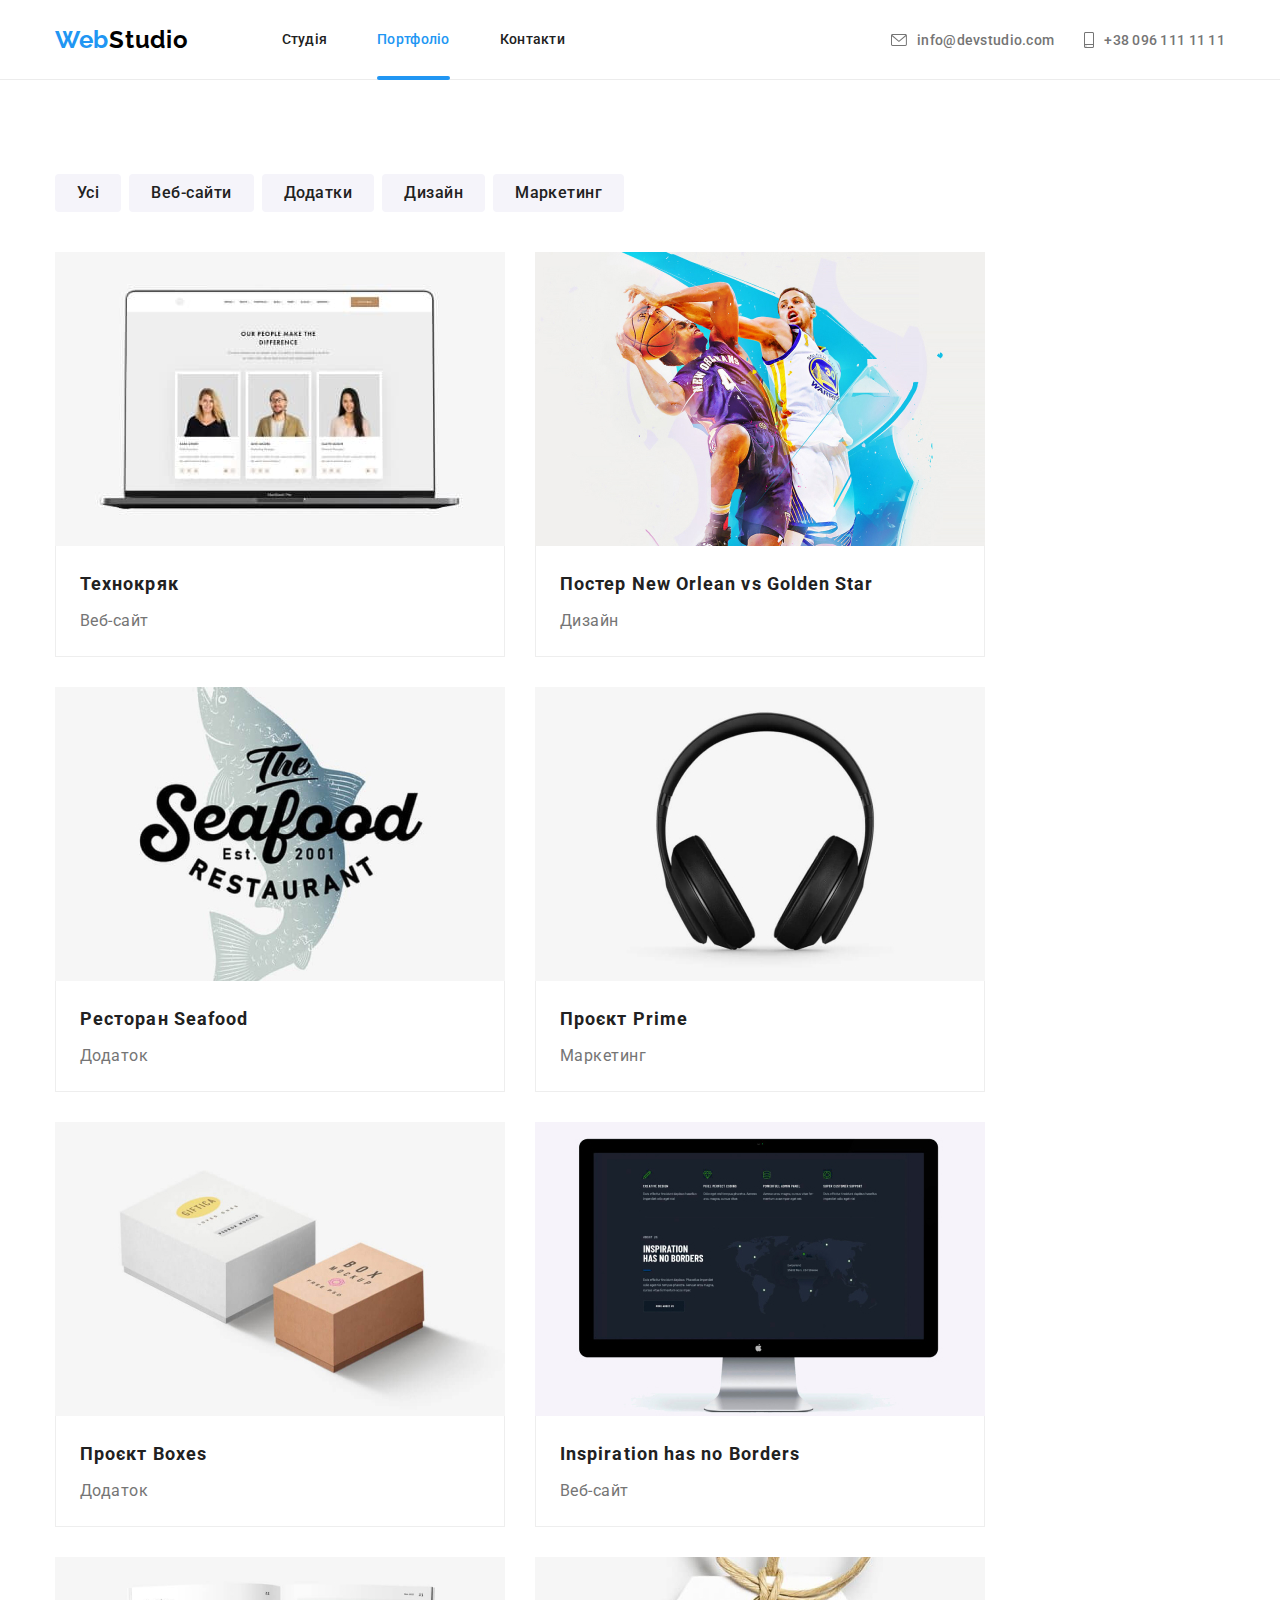
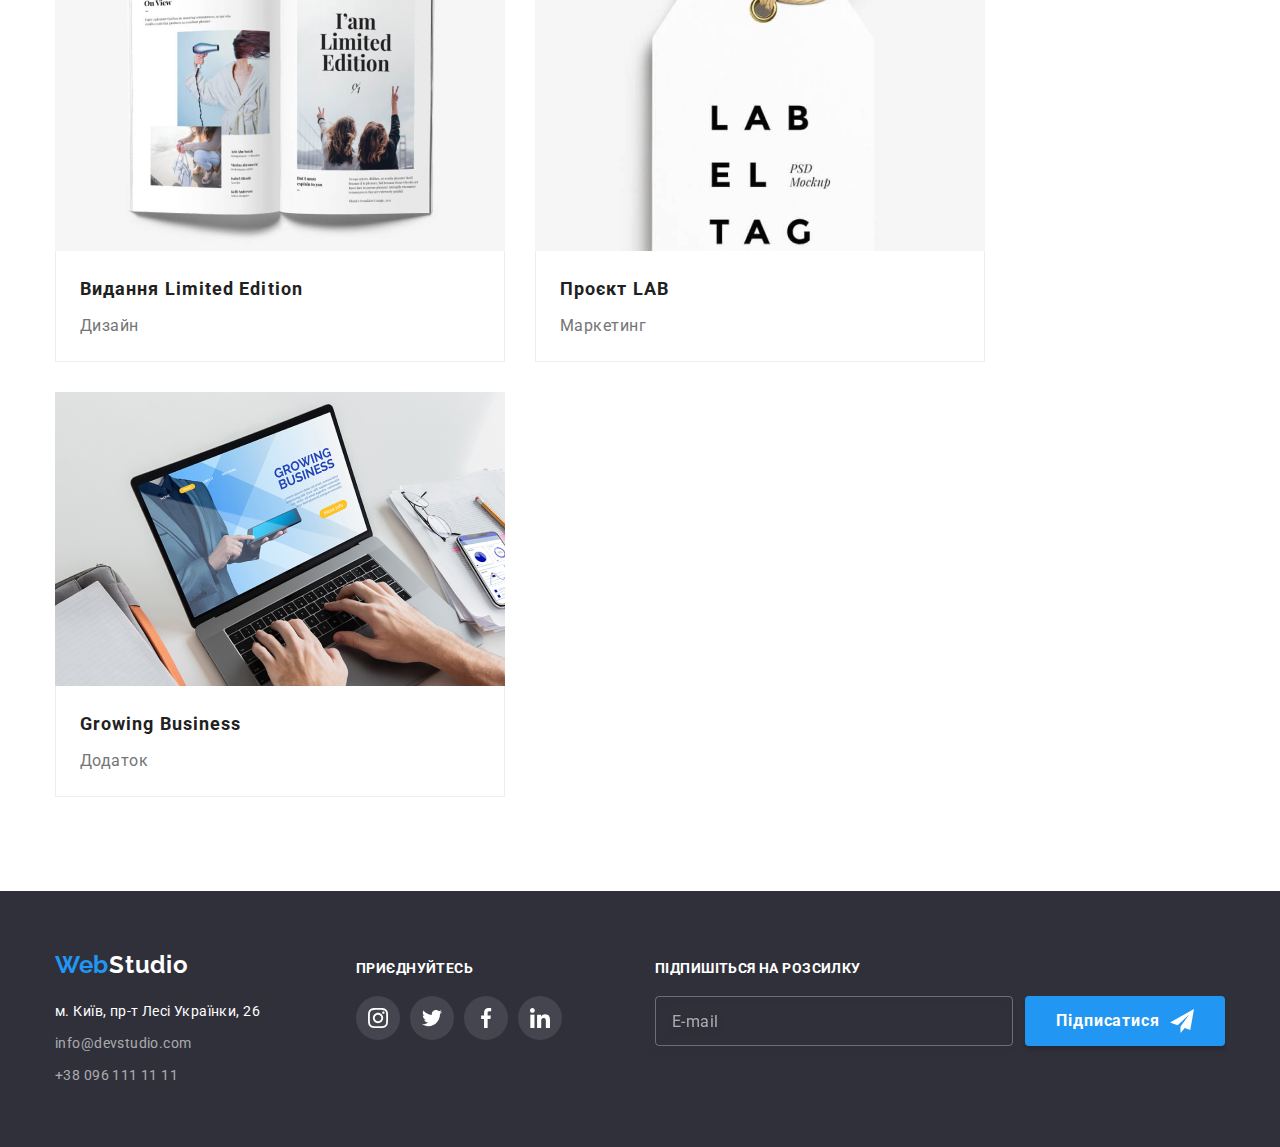
==== commit 895666dc: "portfolio mobile" ====
--- a/portfolio.html
+++ b/portfolio.html
@@ -165,10 +165,9 @@
               <a class="projects__link" href="">
                 <div class="projects__overlay">
                   <img
-                    src="./images/portfolio/poster-no-gs.jpg"
+                    srcset="./images/portfolio/poster-no-gs-mobile@2x.jpg 2x"
+                    src="./images/portfolio/poster-no-gs-mobile.jpg"
                     alt="Постер New Orlean vs Golden Star"
-                    width="370"
-                    height="294"
                   />
                   <p class="projects__desc"></p>
                 </div>
@@ -184,10 +183,11 @@
               <a class="projects__link" href="">
                 <div class="projects__overlay">
                   <img
-                    src="./images/portfolio/restoran-seafood.jpg"
+                    srcset="
+                      ./images/portfolio/restoran-seafood-mobile@2x.jpg 2x
+                    "
+                    src="./images/portfolio/restoran-seafood-mobile.jpg"
                     alt="Ресторан Seafood"
-                    width="370"
-                    height="294"
                   />
                   <p class="projects__desc"></p>
                 </div>
@@ -201,10 +201,8 @@
               <a class="projects__link" href="">
                 <div class="projects__overlay">
                   <img
-                    src="./images/portfolio/proekt-prime.jpg"
+                    src="./images/portfolio/proekt-prime-mobile.jpg"
                     alt="Проєкт Prime"
-                    width="370"
-                    height="294"
                   />
                   <p class="projects__desc"></p>
                 </div>
@@ -218,10 +216,8 @@
               <a class="projects__link" href="">
                 <div class="projects__overlay">
                   <img
-                    src="./images/portfolio/proekt-boxes.jpg"
+                    src="./images/portfolio/proekt-boxes-mobile.jpg"
                     alt="Проєкт Boxes"
-                    width="370"
-                    height="294"
                   />
                   <p class="projects__desc"></p>
                 </div>
@@ -235,10 +231,8 @@
               <a class="projects__link" href="">
                 <div class="projects__overlay">
                   <img
-                    src="./images/portfolio/inspiration.jpg"
+                    src="./images/portfolio/inspiration-mobile.jpg"
                     alt="Inspiration has no Borders"
-                    width="370"
-                    height="294"
                   />
                   <p class="projects__desc"></p>
                 </div>
@@ -254,10 +248,8 @@
               <a class="projects__link" href="">
                 <div class="projects__overlay">
                   <img
-                    src="./images/portfolio/vydannya-le.jpg"
+                    src="./images/portfolio/vydannya-le-mobile.jpg"
                     alt="Видання Limited Edition"
-                    width="370"
-                    height="294"
                   />
                   <p class="projects__desc"></p>
                 </div>
@@ -271,10 +263,8 @@
               <a class="projects__link" href="">
                 <div class="projects__overlay">
                   <img
-                    src="./images/portfolio/proekt-lab.jpg"
+                    src="./images/portfolio/proekt-lab-mobile.jpg"
                     alt="Проєкт LAB"
-                    width="370"
-                    height="294"
                   />
                   <p class="projects__desc"></p>
                 </div>
@@ -288,10 +278,8 @@
               <a class="projects__link" href="">
                 <div class="projects__overlay">
                   <img
-                    src="./images/portfolio/growing-business.jpg"
+                    src="./images/portfolio/growing-business-mobile.jpg"
                     alt="Growing Business"
-                    width="370"
-                    height="294"
                   />
                   <p class="projects__desc"></p>
                 </div>
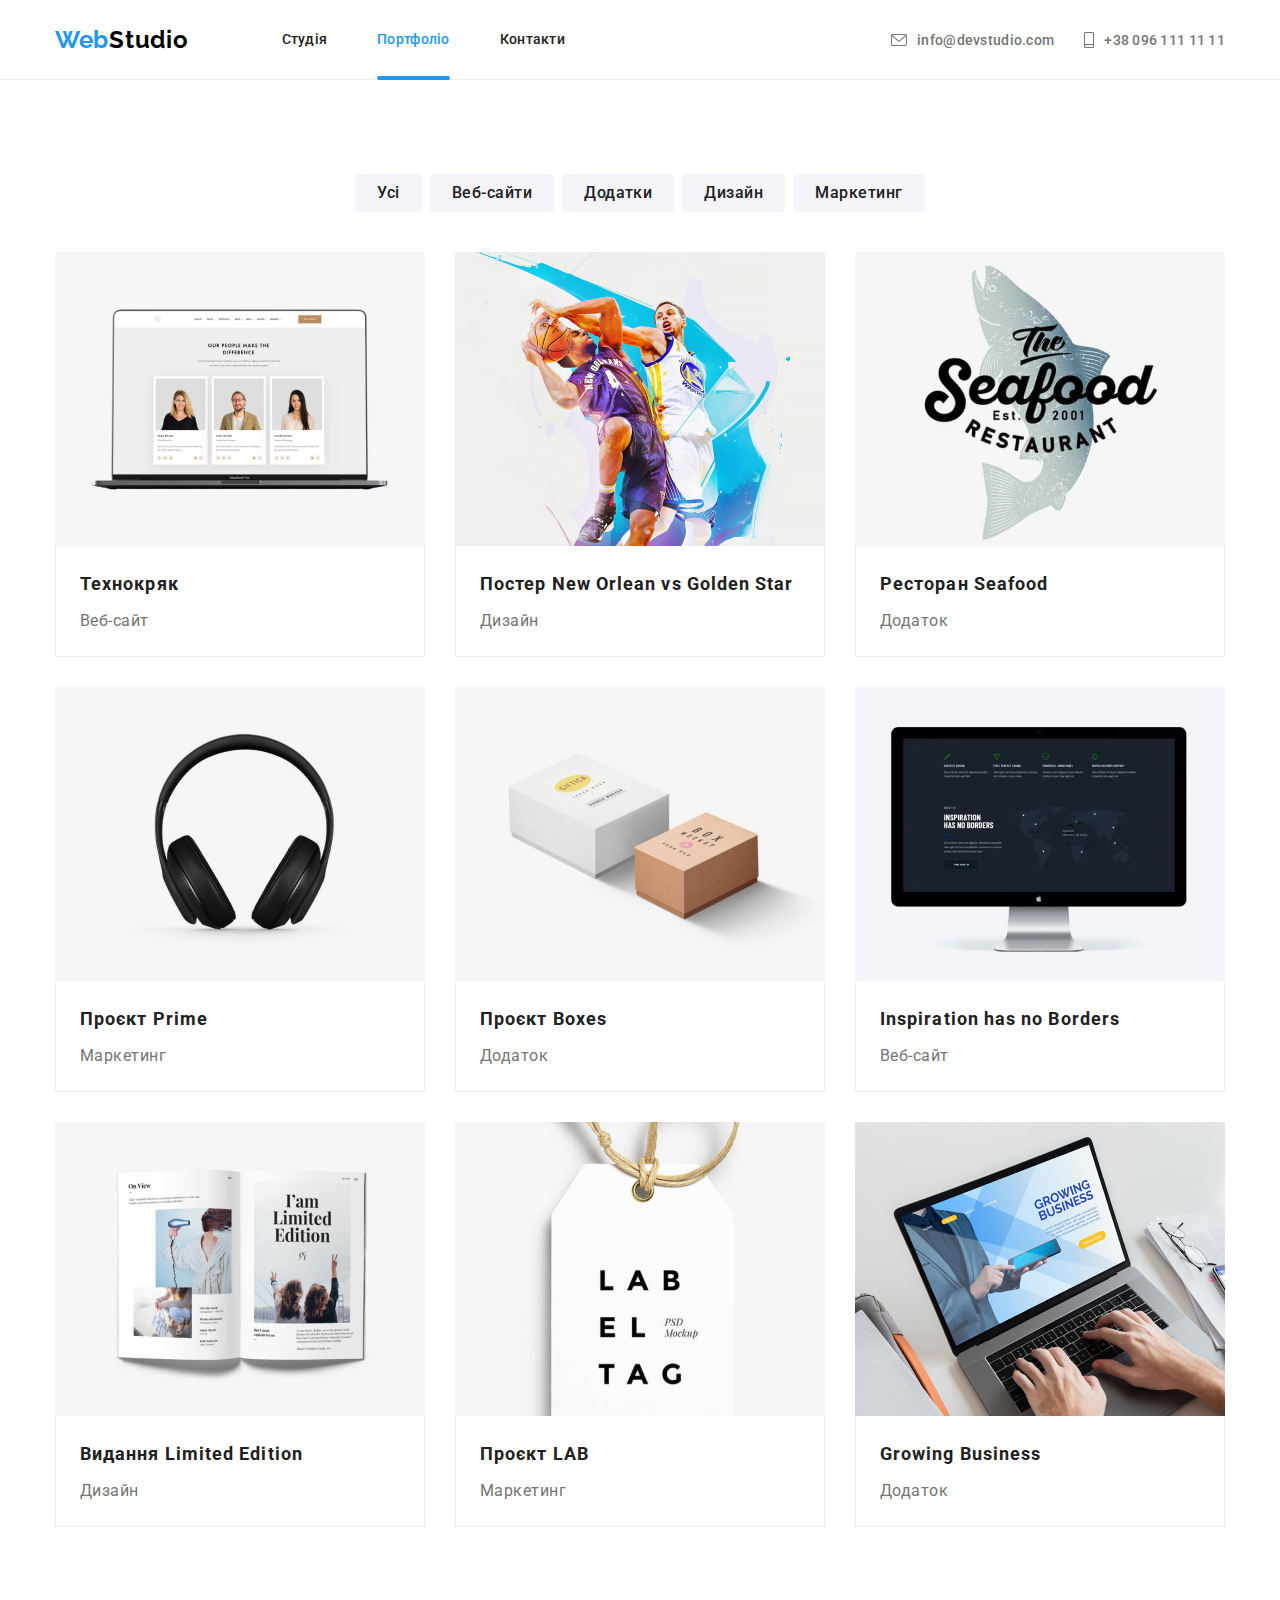
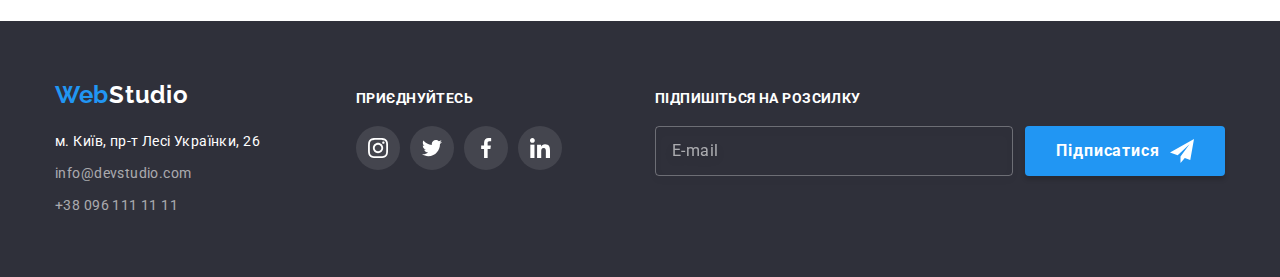
==== commit 8711cd1d: "portfolio all versions" ====
--- a/portfolio.html
+++ b/portfolio.html
@@ -144,11 +144,33 @@
             <li class="projects__item">
               <a class="projects__link" href="">
                 <div class="projects__overlay">
-                  <img
-                    srcset="./images/portfolio/tehnokriak-mobile@2x.jpg 2x"
-                    src="./images/portfolio/tehnokriak-mobile.jpg"
-                    alt="Технокряк"
-                  />
+                  <picture>
+                    <source
+                      srcset="
+                        ./images/portfolio/tehnokriak-desktop.jpg    1x,
+                        ./images/portfolio/tehnokriak-desktop@2x.jpg 2x
+                      "
+                      media="(min-width: 1200px)"
+                    />
+                    <source
+                      srcset="
+                        ./images/portfolio/tehnokriak-tablet.jpg    1x,
+                        ./images/portfolio/tehnokriak-tablet@2x.jpg 2x
+                      "
+                      media="(min-width: 728px)"
+                    />
+                    <source
+                      srcset="
+                        ./images/portfolio/tehnokriak-mobile.jpg    1x,
+                        ./images/portfolio/tehnokriak-mobile@2x.jpg 2x
+                      "
+                      media="(min-width: 280px)"
+                    />
+                    <img
+                      src="./images/portfolio/tehnokriak-mobile.jpg"
+                      alt="Технокряк"
+                    />
+                  </picture>
                   <p class="projects__desc">
                     Ресурс пропонує комплексні пропозиції з різним рівнем
                     функціоналу та сервісів. Все це дозволить відвідувачу
@@ -164,11 +186,33 @@
             <li class="projects__item">
               <a class="projects__link" href="">
                 <div class="projects__overlay">
-                  <img
-                    srcset="./images/portfolio/poster-no-gs-mobile@2x.jpg 2x"
-                    src="./images/portfolio/poster-no-gs-mobile.jpg"
-                    alt="Постер New Orlean vs Golden Star"
-                  />
+                  <picture>
+                    <source
+                      srcset="
+                        ./images/portfolio/poster-no-gs-desktop.jpg    1x,
+                        ./images/portfolio/poster-no-gs-desktop@2x.jpg 2x
+                      "
+                      media="(min-width: 1200px)"
+                    />
+                    <source
+                      srcset="
+                        ./images/portfolio/poster-no-gs-tablet.jpg    1x,
+                        ./images/portfolio/poster-no-gs-tablet@2x.jpg 2x
+                      "
+                      media="(min-width: 728px)"
+                    />
+                    <source
+                      srcset="
+                        ./images/portfolio/poster-no-gs-mobile.jpg    1x,
+                        ./images/portfolio/poster-no-gs-mobile@2x.jpg 2x
+                      "
+                      media="(min-width: 280px)"
+                    />
+                    <img
+                      src="./images/portfolio/poster-no-gs-mobile.jpg"
+                      alt="Постер New Orlean vs Golden Star"
+                    />
+                  </picture>
                   <p class="projects__desc"></p>
                 </div>
                 <div class="projects-item-description">
@@ -182,13 +226,33 @@
             <li class="projects__item">
               <a class="projects__link" href="">
                 <div class="projects__overlay">
-                  <img
-                    srcset="
-                      ./images/portfolio/restoran-seafood-mobile@2x.jpg 2x
-                    "
-                    src="./images/portfolio/restoran-seafood-mobile.jpg"
-                    alt="Ресторан Seafood"
-                  />
+                  <picture>
+                    <source
+                      srcset="
+                        ./images/portfolio/restoran-seafood-desktop.jpg    1x,
+                        ./images/portfolio/restoran-seafood-desktop@2x.jpg 2x
+                      "
+                      media="(min-width: 1200px)"
+                    />
+                    <source
+                      srcset="
+                        ./images/portfolio/restoran-seafood-tablet.jpg    1x,
+                        ./images/portfolio/restoran-seafood-tablet@2x.jpg 2x
+                      "
+                      media="(min-width: 728px)"
+                    />
+                    <source
+                      srcset="
+                        ./images/portfolio/restoran-seafood-mobile.jpg    1x,
+                        ./images/portfolio/restoran-seafood-mobile@2x.jpg 2x
+                      "
+                      media="(min-width: 280px)"
+                    />
+                    <img
+                      src="./images/portfolio/restoran-seafood-mobile.jpg"
+                      alt="Ресторан Seafood"
+                    />
+                  </picture>
                   <p class="projects__desc"></p>
                 </div>
                 <div class="projects-item-description">
@@ -200,10 +264,33 @@
             <li class="projects__item">
               <a class="projects__link" href="">
                 <div class="projects__overlay">
-                  <img
-                    src="./images/portfolio/proekt-prime-mobile.jpg"
-                    alt="Проєкт Prime"
-                  />
+                  <picture>
+                    <source
+                      srcset="
+                        ./images/portfolio/proekt-prime-desktop.jpg    1x,
+                        ./images/portfolio/proekt-prime-desktop@2x.jpg 2x
+                      "
+                      media="(min-width: 1200px)"
+                    />
+                    <source
+                      srcset="
+                        ./images/portfolio/proekt-prime-tablet.jpg    1x,
+                        ./images/portfolio/proekt-prime-tablet@2x.jpg 2x
+                      "
+                      media="(min-width: 728px)"
+                    />
+                    <source
+                      srcset="
+                        ./images/portfolio/proekt-prime-mobile.jpg    1x,
+                        ./images/portfolio/proekt-prime-mobile@2x.jpg 2x
+                      "
+                      media="(min-width: 280px)"
+                    />
+                    <img
+                      src="./images/portfolio/proekt-prime-mobile.jpg"
+                      alt="Проєкт Prime"
+                    />
+                  </picture>
                   <p class="projects__desc"></p>
                 </div>
                 <div class="projects-item-description">
@@ -215,10 +302,33 @@
             <li class="projects__item">
               <a class="projects__link" href="">
                 <div class="projects__overlay">
-                  <img
-                    src="./images/portfolio/proekt-boxes-mobile.jpg"
-                    alt="Проєкт Boxes"
-                  />
+                  <picture>
+                    <source
+                      srcset="
+                        ./images/portfolio/proekt-boxes-desktop.jpg    1x,
+                        ./images/portfolio/proekt-boxes-desktop@2x.jpg 2x
+                      "
+                      media="(min-width: 1200px)"
+                    />
+                    <source
+                      srcset="
+                        ./images/portfolio/proekt-boxes-tablet.jpg    1x,
+                        ./images/portfolio/proekt-boxes-tablet@2x.jpg 2x
+                      "
+                      media="(min-width: 728px)"
+                    />
+                    <source
+                      srcset="
+                        ./images/portfolio/proekt-boxes-mobile.jpg    1x,
+                        ./images/portfolio/proekt-boxes-mobile@2x.jpg 2x
+                      "
+                      media="(min-width: 280px)"
+                    />
+                    <img
+                      src="./images/portfolio/proekt-boxes-mobile.jpg"
+                      alt="Проєкт Boxes"
+                    />
+                  </picture>
                   <p class="projects__desc"></p>
                 </div>
                 <div class="projects-item-description">
@@ -230,10 +340,33 @@
             <li class="projects__item">
               <a class="projects__link" href="">
                 <div class="projects__overlay">
-                  <img
-                    src="./images/portfolio/inspiration-mobile.jpg"
-                    alt="Inspiration has no Borders"
-                  />
+                  <picture>
+                    <source
+                      srcset="
+                        ./images/portfolio/inspiration-desktop.jpg    1x,
+                        ./images/portfolio/inspiration-desktop@2x.jpg 2x
+                      "
+                      media="(min-width: 1200px)"
+                    />
+                    <source
+                      srcset="
+                        ./images/portfolio/inspiration-tablet.jpg    1x,
+                        ./images/portfolio/inspiration-tablet@2x.jpg 2x
+                      "
+                      media="(min-width: 728px)"
+                    />
+                    <source
+                      srcset="
+                        ./images/portfolio/inspiration-mobile.jpg    1x,
+                        ./images/portfolio/inspiration-mobile@2x.jpg 2x
+                      "
+                      media="(min-width: 280px)"
+                    />
+                    <img
+                      src="./images/portfolio/inspiration-mobile.jpg"
+                      alt="Inspiration has no Borders"
+                    />
+                  </picture>
                   <p class="projects__desc"></p>
                 </div>
                 <div class="projects-item-description">
@@ -247,10 +380,33 @@
             <li class="projects__item">
               <a class="projects__link" href="">
                 <div class="projects__overlay">
-                  <img
-                    src="./images/portfolio/vydannya-le-mobile.jpg"
-                    alt="Видання Limited Edition"
-                  />
+                  <picture>
+                    <source
+                      srcset="
+                        ./images/portfolio/vydannya-le-desktop.jpg    1x,
+                        ./images/portfolio/vydannya-le-desktop@2x.jpg 2x
+                      "
+                      media="(min-width: 1200px)"
+                    />
+                    <source
+                      srcset="
+                        ./images/portfolio/vydannya-le-tablet.jpg    1x,
+                        ./images/portfolio/vydannya-le-tablet@2x.jpg 2x
+                      "
+                      media="(min-width: 728px)"
+                    />
+                    <source
+                      srcset="
+                        ./images/portfolio/vydannya-le-mobile.jpg    1x,
+                        ./images/portfolio/vydannya-le-mobile@2x.jpg 2x
+                      "
+                      media="(min-width: 280px)"
+                    />
+                    <img
+                      src="./images/portfolio/vydannya-le-mobile.jpg"
+                      alt="Видання Limited Edition"
+                    />
+                  </picture>
                   <p class="projects__desc"></p>
                 </div>
                 <div class="projects-item-description">
@@ -262,10 +418,33 @@
             <li class="projects__item">
               <a class="projects__link" href="">
                 <div class="projects__overlay">
-                  <img
-                    src="./images/portfolio/proekt-lab-mobile.jpg"
-                    alt="Проєкт LAB"
-                  />
+                  <picture>
+                    <source
+                      srcset="
+                        ./images/portfolio/proekt-lab-desktop.jpg    1x,
+                        ./images/portfolio/proekt-lab-desktop@2x.jpg 2x
+                      "
+                      media="(min-width: 1200px)"
+                    />
+                    <source
+                      srcset="
+                        ./images/portfolio/proekt-lab-tablet.jpg    1x,
+                        ./images/portfolio/proekt-lab-tablet@2x.jpg 2x
+                      "
+                      media="(min-width: 728px)"
+                    />
+                    <source
+                      srcset="
+                        ./images/portfolio/proekt-lab-mobile.jpg    1x,
+                        ./images/portfolio/proekt-lab-mobile@2x.jpg 2x
+                      "
+                      media="(min-width: 280px)"
+                    />
+                    <img
+                      src="./images/portfolio/proekt-lab-mobile.jpg"
+                      alt="Проєкт LAB"
+                    />
+                  </picture>
                   <p class="projects__desc"></p>
                 </div>
                 <div class="projects-item-description">
@@ -277,10 +456,33 @@
             <li class="projects__item">
               <a class="projects__link" href="">
                 <div class="projects__overlay">
-                  <img
-                    src="./images/portfolio/growing-business-mobile.jpg"
-                    alt="Growing Business"
-                  />
+                  <picture>
+                    <source
+                      srcset="
+                        ./images/portfolio/growing-business-desktop.jpg    1x,
+                        ./images/portfolio/growing-business-desktop@2x.jpg 2x
+                      "
+                      media="(min-width: 1200px)"
+                    />
+                    <source
+                      srcset="
+                        ./images/portfolio/growing-business-tablet.jpg    1x,
+                        ./images/portfolio/growing-business-tablet@2x.jpg 2x
+                      "
+                      media="(min-width: 728px)"
+                    />
+                    <source
+                      srcset="
+                        ./images/portfolio/growing-business-mobile.jpg    1x,
+                        ./images/portfolio/growing-business-mobile@2x.jpg 2x
+                      "
+                      media="(min-width: 280px)"
+                    />
+                    <img
+                      src="./images/portfolio/growing-business-mobile.jpg"
+                      alt="Growing Business"
+                    />
+                  </picture>
                   <p class="projects__desc"></p>
                 </div>
                 <div class="projects-item-description">
--- a/css/main.min.css
+++ b/css/main.min.css
@@ -1 +1 @@
-:root{--primary-color: #212121;--secondary-color: #757575;--highlight-color: #2196f3;--black-color: #000000;--white-color: #ffffff;--dark-bg: #2f303a;--grey-bg: #f5f4fa;--grey-icon: #afb1b8;--main-transition: 250ms cubic-bezier(0.4, 0, 0.2, 1)}.visually-hidden{position:absolute;width:1px;height:1px;margin:-1px;border:0;padding:0;white-space:nowrap;clip-path:inset(100%);clip:rect(0 0 0 0);overflow:hidden}.is-hidden{opacity:0;visibility:hidden;pointer-events:none}.subscription-btn,.clients__link,.mobile-menu__button,.socials__link,.modal__close-btn{display:flex;justify-content:center;align-items:center}h1,h2,h3,h4,h5,h6,p{margin-top:0;margin-bottom:0}ul,ol{margin-top:0;margin-bottom:0;padding-left:0;list-style:none}img{display:block;max-width:100%;height:auto}button{cursor:pointer;border:none}a{text-decoration:none}body{font-family:"Roboto",sans-serif;color:var(--primary-color)}.container{width:100%;padding-left:15px;padding-right:15px}@media screen and (min-width: 480px){.container{width:480px;margin-left:auto;margin-right:auto}}@media screen and (min-width: 768px){.container{width:768px}}@media screen and (min-width: 1200px){.container{width:1200px}}.mobile-menu{position:fixed;top:0;left:0;z-index:1000;width:100%;height:100%;background-color:var(--white-color);opacity:0;visibility:hidden;pointer-events:none;transition:opacity var(--main-transition),visibility var(--main-transition)}.mobile-menu.is-open{opacity:1;visibility:visible;pointer-events:auto}.mobile-menu__container{position:relative;padding:48px 40px;height:100%;display:flex;flex-direction:column;justify-content:space-between}.mobile-menu__close-btn{position:absolute;top:10px;right:15px;transition:fill var(--main-transition)}.mobile-menu__close-btn:hover,.mobile-menu__close-btn:focus{fill:var(--highlight-color)}.mobile-menu__list{display:flex;flex-direction:column;gap:32px}.mobile-menu__menu-link{color:var(--primary-color);transition:color var(--main-transition);font-size:40px;font-weight:500;line-height:1.175;letter-spacing:.02em}.mobile-menu__menu-link:hover,.mobile-menu__menu-link:focus{color:var(--highlight-color)}.mobile-menu__menu-link_current{color:var(--highlight-color)}.mobile-menu__contacts{margin-top:auto;margin-bottom:64px;display:flex;flex-direction:column;gap:32px}.mobile-menu__contacts-tel{color:var(--highlight-color);font-size:34px;font-weight:500;line-height:1.1764705882;letter-spacing:.02em}.mobile-menu__contacts-mail{color:var(--secondary-color);transition:color var(--main-transition);font-size:24px;font-weight:500;line-height:1.1666666667;letter-spacing:.02em}.mobile-menu__contacts-mail:hover,.mobile-menu__contacts-mail:focus{color:var(--highlight-color)}.mobile-menu__socials{display:flex;gap:10px;flex-wrap:wrap}.mobile-menu__socials-item:not(:last-child){padding-right:10px;border-right:1px solid rgba(33,33,33,.2)}.mobile-menu__socials-link{color:var(--highlight-color);font-size:18px;font-weight:500;line-height:1.2222222222;letter-spacing:.02em}.logo{display:block;font-family:"Raleway",sans-serif;font-size:24px;font-weight:700;line-height:1.1666666667;letter-spacing:.03em;color:var(--highlight-color)}.logo__second-word{color:var(--black-color)}.footer__logo{margin-bottom:20px}.footer__logo .logo__second-word{color:var(--white-color)}.section{padding-top:60px;padding-bottom:60px}.section_no-padding-top{padding-top:0}.section_grey-background{background-color:var(--grey-bg)}@media screen and (min-width: 1200px){.section{padding-top:94px;padding-bottom:94px}.section_no-padding-top{padding-top:0}}.section__title{margin-bottom:30px;text-align:center;font-size:28px;font-weight:700;line-height:1.1785714286;letter-spacing:.03em}.backdrop{position:fixed;top:0;left:0;width:100%;height:100%;background-color:rgba(0,0,0,.2);transition:opacity var(--main-transition),visibility var(--main-transition)}.modal{position:absolute;top:50%;left:50%;transform:translate(-50%, -50%);width:calc(100% - 30px);max-width:450px;min-height:609px;padding:40px;background-color:var(--white-color);box-shadow:0px 1px 3px rgba(0,0,0,.12),0px 1px 1px rgba(0,0,0,.14),0px 2px 1px rgba(0,0,0,.2);border-radius:4px}.modal__close-btn{position:absolute;top:8px;right:8px;width:30px;height:30px;border-radius:50%;background-color:var(--white-color);border:1px solid rgba(0,0,0,.1);transition:fill var(--main-transition)}.modal__close-btn:hover .modal__close-icon,.modal__close-btn:focus .modal__close-icon{fill:var(--highlight-color)}.modal__title{margin-bottom:12px;text-align:center;font-size:20px;font-weight:700;line-height:1.5;letter-spacing:.03em}.modal-form{display:flex;flex-direction:column}.modal-form-field{margin-bottom:10px;transition:color var(--main-transition)}.modal-form-field:focus-within{color:var(--highlight-color)}.modal-form-input-desc{display:block;margin-bottom:4px;font-size:12px;font-weight:400;line-height:1.1666666667;letter-spacing:.01em;color:var(--secondary-color);transition:color var(--main-transition)}.modal-form-field:focus-within .modal-form-input-desc{color:var(--highlight-color)}.modal-form-input-wrapper{position:relative;display:block}.modal-form-input{padding-left:42px;width:100%;height:40px;border:1px solid rgba(33,33,33,.2);border-radius:4px;font-size:16px;color:var(--black-color)}.modal-form-input:focus{border-color:var(--highlight-color);outline:none}.modal-form-icon{position:absolute;top:50%;left:12px;transform:translateY(-50%);fill:currentColor;transition:fill var(--main-transition)}.modal-form-field-last{margin-bottom:20px}.modal-form-message{display:block;padding:12px 16px;width:100%;height:120px;resize:none;border:1px solid rgba(33,33,33,.2);border-radius:4px;font-size:16px;color:var(--black-color);transition:border-color var(--main-transition)}.modal-form-message:focus{border-color:var(--highlight-color);outline:none}.modal-form-message::placeholder{font-size:14px;font-weight:400;line-height:1.1428571429;letter-spacing:.01em;color:rgba(117,117,117,.5)}.modal-form-checkbox-wrapper{margin-bottom:30px;display:flex;justify-content:center;align-items:center;font-size:12px;font-weight:400;line-height:1.1666666667;letter-spacing:.03em;color:var(--secondary-color)}.modal-form-checkbox-icon-wrapper{display:flex;align-items:center;margin-right:7px;cursor:pointer}.modal-form-checkbox-icon-overlay{position:absolute;opacity:0;transition:opacity var(--main-transition)}.modal-form-checkbox:checked+.modal-form-checkbox-icon-wrapper .modal-form-checkbox-icon-overlay{opacity:1}.modal-form-checkbox:focus+.modal-form-checkbox-icon-wrapper .modal-form-checkbox-icon{outline:1px solid var(--black-color)}.modal-form-checkbox:checked+.modal-form-checkbox-icon-wrapper .modal-form-checkbox-icon{outline:none}.modal-policy-link{color:var(--highlight-color)}.modal-form-submit{align-self:center;padding:10px;min-width:200px;min-height:50px;font-size:16px;font-weight:700;line-height:1.875;letter-spacing:.06em;color:var(--white-color);background-color:var(--highlight-color);box-shadow:0px 4px 4px rgba(0,0,0,.15);border-radius:4px}@media screen and (min-width: 1200px){.modal{max-width:528px;min-height:581px}.modal-form-message::placeholder{font-size:12px;font-weight:400;line-height:1.1666666667;letter-spacing:.01em}.modal-form-checkbox-wrapper{font-size:14px;font-weight:400;line-height:1.7142857143;letter-spacing:.03em}}.socials{display:flex;justify-content:center;gap:10px}.socials__link{width:44px;height:44px;border-radius:50%;transition:background-color var(--main-transition)}.socials__link:hover,.socials__link:focus{background-color:var(--highlight-color)}.socials__icon{fill:var(--grey-icon);transition:fill var(--main-transition)}.socials__link:hover .socials__icon,.socials__link:focus .socials__icon{fill:var(--white-color)}.footer__socials{margin-bottom:60px}.header{display:flex;align-items:center;height:60px;border-bottom:1px solid #ececec}.header__container{display:flex;align-items:center;justify-content:space-between}.mobile-menu__button{width:40px;height:40px;background-color:rgba(0,0,0,0)}.menu{display:none}.contacts{display:none}@media screen and (min-width: 768px){.header{height:80px}.mobile-menu__button{display:none}.navigation{display:flex;align-items:center}.header__logo{margin-right:88px}.menu{display:flex;gap:50px}.menu__link{color:var(--primary-color);transition:color var(--main-transition);font-size:14px;font-weight:500;line-height:1.1428571429;letter-spacing:.02em}.menu__link:hover,.menu__link:focus{color:var(--highlight-color)}.menu__link_current{position:relative;color:var(--highlight-color)}.menu__link_current::after{content:"";position:absolute;bottom:-33px;left:0;width:100%;height:4px;border-radius:2px;background-color:var(--highlight-color)}.contacts{margin-left:auto;display:flex;flex-direction:column;gap:10px}.contacts__link{display:flex;align-items:center;gap:8px;color:var(--secondary-color);transition:color var(--main-transition);font-size:12px;font-weight:500;line-height:1.1666666667;letter-spacing:.02em}.contacts__link:hover,.contacts__link:focus{color:var(--highlight-color)}.contacts__icon{fill:currentColor}.contacts__icon.envelope-icon{width:14px;height:10px}.contacts__icon.smartphone-icon{width:10px;height:14px}}@media screen and (min-width: 1200px){.header__logo{margin-right:93px}.contacts{flex-direction:row;gap:30px}.contacts__link{gap:10px;font-size:14px;font-weight:500;line-height:1.1428571429;letter-spacing:.02em}.contacts__icon.envelope-icon{width:16px;height:12px}.contacts__icon.smartphone-icon{width:10px;height:16px}}.hero{margin-left:auto;margin-right:auto;max-width:1600px;height:400px;display:flex;flex-direction:column;justify-content:center;background-color:#c4c4c4;background-image:linear-gradient(rgba(47, 48, 58, 0.4), rgba(47, 48, 58, 0.4)),url("../images/hero-bg-mobile.jpg");background-repeat:no-repeat;background-size:cover}.hero__container{display:flex;flex-direction:column;align-items:center;gap:30px}.hero__title{max-width:360px;text-align:center;font-size:26px;font-weight:900;line-height:1.6153846154;letter-spacing:.06em;text-transform:uppercase;color:var(--white-color)}.hero__button{min-width:200px;min-height:50px;font-size:16px;font-weight:700;line-height:1.875;letter-spacing:.06em;color:var(--white-color);background-color:var(--highlight-color);box-shadow:0px 4px 4px rgba(0,0,0,.15);border-radius:4px}.hero__button:active{background-color:#188ce8}@media screen and (min-device-pixel-ratio: 2)and (max-width: 767px),screen and (min-resolution: 192dpi)and (max-width: 767px),screen and (min-resolution: 2dppx)and (max-width: 767px){.hero{background-image:linear-gradient(rgba(47, 48, 58, 0.4), rgba(47, 48, 58, 0.4)),url("../images/hero-bg-mobile@2x.jpg")}}@media screen and (min-width: 768px){.hero{background-image:linear-gradient(rgba(47, 48, 58, 0.4), rgba(47, 48, 58, 0.4)),url("../images/hero-bg-tablet.jpg")}}@media screen and (min-device-pixel-ratio: 2)and (max-width: 768px),screen and (min-resolution: 192dpi)and (max-width: 768px),screen and (min-resolution: 2dppx)and (max-width: 768px){.hero{background-image:linear-gradient(rgba(47, 48, 58, 0.4), rgba(47, 48, 58, 0.4)),url("../images/hero-bg-tablet@2x.jpg")}}@media screen and (min-width: 1200px){.hero{height:600px;background-image:linear-gradient(rgba(47, 48, 58, 0.4), rgba(47, 48, 58, 0.4)),url("../images/hero-bg-desktop.jpg")}.hero__title{max-width:696px;font-size:44px;font-weight:900;line-height:1.3636363636;letter-spacing:.06em}.hero__button{min-width:216px}}@media screen and (min-device-pixel-ratio: 2)and (max-width: 1200px),screen and (min-resolution: 192dpi)and (max-width: 1200px),screen and (min-resolution: 2dppx)and (max-width: 1200px){.hero{background-image:linear-gradient(rgba(47, 48, 58, 0.4), rgba(47, 48, 58, 0.4)),url("../images/hero-bg-desktop@2x.jpg")}}.features{display:flex;flex-direction:column;gap:30px}.features__icon-container{display:flex;justify-content:center;align-items:center;margin-bottom:30px;width:100%;height:120px;background-color:var(--grey-bg);border-radius:4px}.features__title{text-align:center;margin-bottom:10px;font-size:14px;font-weight:700;line-height:1.1428571429;letter-spacing:.03em;text-transform:uppercase}.features__text{font-size:14px;font-weight:400;line-height:1.7142857143;letter-spacing:.03em;color:var(--secondary-color)}@media screen and (min-width: 768px){.features{flex-wrap:wrap;flex-direction:row}.features__item{width:calc(50% - 15px)}}@media screen and (min-width: 1200px){.features{flex-wrap:nowrap}.features__item{width:auto}.features__icon-container{width:270px}}.what-we-do-section{display:none}@media screen and (min-width: 1200px){.what-we-do-section{display:block}.what-we-do{display:flex;gap:30px}.what-we-do__item{position:relative}.what-we-do__overlay{position:absolute;bottom:0;left:0;display:flex;justify-content:center;align-items:center;width:100%;height:70px;font-size:14px;font-weight:700;line-height:1.1428571429;letter-spacing:.03em;text-transform:uppercase;background-color:rgba(47,48,58,.8);color:var(--white-color)}}.team{display:flex;flex-direction:column;gap:30px}.team__item{background:var(--white-color);box-shadow:0px 1px 3px rgba(0,0,0,.12),0px 1px 1px rgba(0,0,0,.14),0px 2px 1px rgba(0,0,0,.2);border-radius:0px 0px 4px 4px}.team__image{margin-left:auto;margin-right:auto}.team__description{padding-top:30px;padding-bottom:24px;text-align:center}.team__title{margin-bottom:10px;font-size:16px;font-weight:500;line-height:1.1875;letter-spacing:.03em}.team__text{margin-bottom:16px;font-size:16px;font-weight:400;line-height:1.1875;letter-spacing:.03em;color:var(--secondary-color)}@media screen and (min-width: 768px){.team{flex-direction:row;flex-wrap:wrap}.team__item{width:calc(50% - 15px)}}@media screen and (min-width: 1200px){.team{flex-wrap:nowrap}}.clients{display:flex;flex-wrap:wrap;gap:30px}.clients__item{width:calc(50% - 15px);height:92px}.clients__link{width:100%;height:100%;border:1px solid var(--grey-icon);border-radius:4px;transition:border-color var(--main-transition)}.clients__link:hover,.clients__link:focus{border-color:var(--highlight-color)}.clients__icon{fill:var(--grey-icon);transition:fill var(--main-transition)}.clients__link:hover .clients__icon,.clients__link:focus .clients__icon{fill:var(--highlight-color)}@media screen and (min-width: 768px){.clients__item{width:calc(33.3333333333% - 20px)}}@media screen and (min-width: 1200px){.clients__item{width:170px}}.footer{background-color:var(--dark-bg)}.logo-and-address-wrapper{text-align:center}.address{margin-bottom:60px;display:flex;flex-direction:column;gap:8px}.contacts-footer-link{display:block;font-size:14px;font-weight:400;line-height:1.7142857143;letter-spacing:.03em;font-style:normal;color:rgba(255,255,255,.6);transition:color var(--main-transition)}.address-footer-link{color:var(--white-color)}.address-footer-link:hover,.address-footer-link:focus{color:var(--highlight-color)}.footer-title-text{display:block;text-align:center;font-size:14px;font-weight:700;line-height:1.1428571429;letter-spacing:.03em;text-transform:uppercase;color:var(--white-color)}.footer-title-text-socials{margin-bottom:20px}.footer-socials-link{background-color:rgba(255,255,255,.1)}.footer-socials-icon{fill:var(--white-color)}.footer-subscription-field{display:block;margin-bottom:20px}.subscription-input{margin-left:auto;margin-right:auto;margin-bottom:20px;width:100%;max-width:450px;height:50px;padding-left:16px;display:flex;align-items:center;border:1px solid rgba(255,255,255,.3);filter:drop-shadow(0px 4px 4px rgba(0, 0, 0, 0.15));border-radius:4px;background-color:rgba(0,0,0,0);font-size:16px;font-weight:400;line-height:1.25;letter-spacing:.03em;color:var(--white-color)}.subscription-input::placeholder{font-size:16px;font-weight:400;line-height:1.25;letter-spacing:.03em;color:rgba(255,255,255,.6)}.subscription-btn{margin-left:auto;margin-right:auto;gap:10px;min-width:200px;min-height:50px;font-size:16px;font-weight:700;line-height:1.875;letter-spacing:.06em;color:var(--white-color);background-color:var(--highlight-color);box-shadow:0px 4px 4px rgba(0,0,0,.15);border-radius:4px}.send-icon{fill:currentColor}@media screen and (min-width: 768px){.logo-and-address-wrapper{display:inline-flex;flex-direction:column;margin-right:165px;padding-left:61px}.footer__logo{margin-left:auto;margin-right:auto}.socials-wrapper{display:inline-flex;flex-direction:column}}@media screen and (min-width: 1200px){.footer.section{padding-top:60px;padding-bottom:60px}.footer__container{display:flex;align-items:baseline}.logo-and-address-wrapper{margin-right:70px;padding-left:0;flex-grow:1;text-align:left}.footer__logo{margin-left:0;margin-right:0}.address{margin-bottom:0}.socials-wrapper{margin-right:93px}.footer__socials{margin-bottom:0}.footer-form-wrapper{display:flex;gap:12px}.footer-title-text{text-align:left}.subscription-input{width:358px}.subscription-btn{height:50px}}.filters{margin-bottom:40px;display:flex;flex-wrap:wrap;gap:8px}.filters__button{padding:6px 22px;font-size:16px;font-weight:500;line-height:1.625;letter-spacing:.03em;color:var(--primary-color);background-color:var(--grey-bg);border-radius:4px;transition:color var(--main-transition),background-color var(--main-transition),box-shadow var(--main-transition),border-radius var(--main-transition)}.filters__button:hover,.filters__button:focus{color:var(--white-color);background-color:var(--highlight-color);box-shadow:0px 3px 1px rgba(0,0,0,.1),0px 1px 2px rgba(0,0,0,.08),0px 2px 2px rgba(0,0,0,.12);border-radius:4px}.projects{display:flex;gap:30px;flex-wrap:wrap}.projects__item{width:100%;max-width:450px}.projects__link{display:block;transition:box-shadow var(--main-transition)}.projects__link:hover,.projects__link:focus{box-shadow:0px 1px 1px rgba(0,0,0,.12),0px 4px 4px rgba(0,0,0,.06),1px 4px 6px rgba(0,0,0,.16)}.projects__overlay{position:relative;overflow:hidden}.projects__desc{position:absolute;top:100%;left:0;padding:63px 24px;width:100%;height:100%;font-size:18px;font-weight:400;line-height:1.5555555556;letter-spacing:.03em;color:var(--white-color);background-color:rgba(33,150,243,.9);transition:transform var(--main-transition)}.projects__link:hover .projects__desc,.projects__link:focus .projects__desc{transform:translate(0, -100%)}.projects-item-description{padding:20px 24px;border:1px solid #eee;border-top:none}.projects-item-title{margin-bottom:4px;font-size:18px;font-weight:700;line-height:2;letter-spacing:.06em;color:var(--primary-color);transition:color var(--main-transition)}.projects-item-category{font-size:16px;font-weight:400;line-height:1.875;letter-spacing:.03em;color:var(--secondary-color);transition:color var(--main-transition)}/*# sourceMappingURL=main.min.css.map */+:root{--primary-color: #212121;--secondary-color: #757575;--highlight-color: #2196f3;--black-color: #000000;--white-color: #ffffff;--dark-bg: #2f303a;--grey-bg: #f5f4fa;--grey-icon: #afb1b8;--main-transition: 250ms cubic-bezier(0.4, 0, 0.2, 1)}.visually-hidden{position:absolute;width:1px;height:1px;margin:-1px;border:0;padding:0;white-space:nowrap;clip-path:inset(100%);clip:rect(0 0 0 0);overflow:hidden}.is-hidden{opacity:0;visibility:hidden;pointer-events:none}.subscription-btn,.clients__link,.mobile-menu__button,.socials__link,.modal__close-btn{display:flex;justify-content:center;align-items:center}h1,h2,h3,h4,h5,h6,p{margin-top:0;margin-bottom:0}ul,ol{margin-top:0;margin-bottom:0;padding-left:0;list-style:none}img{display:block;max-width:100%;height:auto}button{cursor:pointer;border:none}a{text-decoration:none}body{font-family:"Roboto",sans-serif;color:var(--primary-color)}.container{width:100%;padding-left:15px;padding-right:15px}@media screen and (min-width: 480px){.container{width:480px;margin-left:auto;margin-right:auto}}@media screen and (min-width: 768px){.container{width:768px}}@media screen and (min-width: 1200px){.container{width:1200px}}.mobile-menu{position:fixed;top:0;left:0;z-index:1000;width:100%;height:100%;background-color:var(--white-color);opacity:0;visibility:hidden;pointer-events:none;transition:opacity var(--main-transition),visibility var(--main-transition)}.mobile-menu.is-open{opacity:1;visibility:visible;pointer-events:auto}.mobile-menu__container{position:relative;padding:48px 40px;height:100%;display:flex;flex-direction:column;justify-content:space-between}.mobile-menu__close-btn{position:absolute;top:10px;right:15px;transition:fill var(--main-transition)}.mobile-menu__close-btn:hover,.mobile-menu__close-btn:focus{fill:var(--highlight-color)}.mobile-menu__list{display:flex;flex-direction:column;gap:32px}.mobile-menu__menu-link{color:var(--primary-color);transition:color var(--main-transition);font-size:40px;font-weight:500;line-height:1.175;letter-spacing:.02em}.mobile-menu__menu-link:hover,.mobile-menu__menu-link:focus{color:var(--highlight-color)}.mobile-menu__menu-link_current{color:var(--highlight-color)}.mobile-menu__contacts{margin-top:auto;margin-bottom:64px;display:flex;flex-direction:column;gap:32px}.mobile-menu__contacts-tel{color:var(--highlight-color);font-size:34px;font-weight:500;line-height:1.1764705882;letter-spacing:.02em}.mobile-menu__contacts-mail{color:var(--secondary-color);transition:color var(--main-transition);font-size:24px;font-weight:500;line-height:1.1666666667;letter-spacing:.02em}.mobile-menu__contacts-mail:hover,.mobile-menu__contacts-mail:focus{color:var(--highlight-color)}.mobile-menu__socials{display:flex;gap:10px;flex-wrap:wrap}.mobile-menu__socials-item:not(:last-child){padding-right:10px;border-right:1px solid rgba(33,33,33,.2)}.mobile-menu__socials-link{color:var(--highlight-color);font-size:18px;font-weight:500;line-height:1.2222222222;letter-spacing:.02em}.logo{display:block;font-family:"Raleway",sans-serif;font-size:24px;font-weight:700;line-height:1.1666666667;letter-spacing:.03em;color:var(--highlight-color)}.logo__second-word{color:var(--black-color)}.footer__logo{margin-bottom:20px}.footer__logo .logo__second-word{color:var(--white-color)}.section{padding-top:60px;padding-bottom:60px}.section_no-padding-top{padding-top:0}.section_grey-background{background-color:var(--grey-bg)}@media screen and (min-width: 1200px){.section{padding-top:94px;padding-bottom:94px}.section_no-padding-top{padding-top:0}}.section__title{margin-bottom:30px;text-align:center;font-size:28px;font-weight:700;line-height:1.1785714286;letter-spacing:.03em}.backdrop{position:fixed;top:0;left:0;width:100%;height:100%;background-color:rgba(0,0,0,.2);transition:opacity var(--main-transition),visibility var(--main-transition)}.modal{position:absolute;top:50%;left:50%;transform:translate(-50%, -50%);width:calc(100% - 30px);max-width:450px;min-height:609px;padding:40px;background-color:var(--white-color);box-shadow:0px 1px 3px rgba(0,0,0,.12),0px 1px 1px rgba(0,0,0,.14),0px 2px 1px rgba(0,0,0,.2);border-radius:4px}.modal__close-btn{position:absolute;top:8px;right:8px;width:30px;height:30px;border-radius:50%;background-color:var(--white-color);border:1px solid rgba(0,0,0,.1);transition:fill var(--main-transition)}.modal__close-btn:hover .modal__close-icon,.modal__close-btn:focus .modal__close-icon{fill:var(--highlight-color)}.modal__title{margin-bottom:12px;text-align:center;font-size:20px;font-weight:700;line-height:1.5;letter-spacing:.03em}.modal-form{display:flex;flex-direction:column}.modal-form-field{margin-bottom:10px;transition:color var(--main-transition)}.modal-form-field:focus-within{color:var(--highlight-color)}.modal-form-input-desc{display:block;margin-bottom:4px;font-size:12px;font-weight:400;line-height:1.1666666667;letter-spacing:.01em;color:var(--secondary-color);transition:color var(--main-transition)}.modal-form-field:focus-within .modal-form-input-desc{color:var(--highlight-color)}.modal-form-input-wrapper{position:relative;display:block}.modal-form-input{padding-left:42px;width:100%;height:40px;border:1px solid rgba(33,33,33,.2);border-radius:4px;font-size:16px;color:var(--black-color)}.modal-form-input:focus{border-color:var(--highlight-color);outline:none}.modal-form-icon{position:absolute;top:50%;left:12px;transform:translateY(-50%);fill:currentColor;transition:fill var(--main-transition)}.modal-form-field-last{margin-bottom:20px}.modal-form-message{display:block;padding:12px 16px;width:100%;height:120px;resize:none;border:1px solid rgba(33,33,33,.2);border-radius:4px;font-size:16px;color:var(--black-color);transition:border-color var(--main-transition)}.modal-form-message:focus{border-color:var(--highlight-color);outline:none}.modal-form-message::placeholder{font-size:14px;font-weight:400;line-height:1.1428571429;letter-spacing:.01em;color:rgba(117,117,117,.5)}.modal-form-checkbox-wrapper{margin-bottom:30px;display:flex;justify-content:center;align-items:center;font-size:12px;font-weight:400;line-height:1.1666666667;letter-spacing:.03em;color:var(--secondary-color)}.modal-form-checkbox-icon-wrapper{display:flex;align-items:center;margin-right:7px;cursor:pointer}.modal-form-checkbox-icon-overlay{position:absolute;opacity:0;transition:opacity var(--main-transition)}.modal-form-checkbox:checked+.modal-form-checkbox-icon-wrapper .modal-form-checkbox-icon-overlay{opacity:1}.modal-form-checkbox:focus+.modal-form-checkbox-icon-wrapper .modal-form-checkbox-icon{outline:1px solid var(--black-color)}.modal-form-checkbox:checked+.modal-form-checkbox-icon-wrapper .modal-form-checkbox-icon{outline:none}.modal-policy-link{color:var(--highlight-color)}.modal-form-submit{align-self:center;padding:10px;min-width:200px;min-height:50px;font-size:16px;font-weight:700;line-height:1.875;letter-spacing:.06em;color:var(--white-color);background-color:var(--highlight-color);box-shadow:0px 4px 4px rgba(0,0,0,.15);border-radius:4px}@media screen and (min-width: 1200px){.modal{max-width:528px;min-height:581px}.modal-form-message::placeholder{font-size:12px;font-weight:400;line-height:1.1666666667;letter-spacing:.01em}.modal-form-checkbox-wrapper{font-size:14px;font-weight:400;line-height:1.7142857143;letter-spacing:.03em}}.socials{display:flex;justify-content:center;gap:10px}.socials__link{width:44px;height:44px;border-radius:50%;transition:background-color var(--main-transition)}.socials__link:hover,.socials__link:focus{background-color:var(--highlight-color)}.socials__icon{fill:var(--grey-icon);transition:fill var(--main-transition)}.socials__link:hover .socials__icon,.socials__link:focus .socials__icon{fill:var(--white-color)}.footer__socials{margin-bottom:60px}.header{display:flex;align-items:center;height:60px;border-bottom:1px solid #ececec}.header__container{display:flex;align-items:center;justify-content:space-between}.mobile-menu__button{width:40px;height:40px;background-color:rgba(0,0,0,0)}.menu{display:none}.contacts{display:none}@media screen and (min-width: 768px){.header{height:80px}.mobile-menu__button{display:none}.navigation{display:flex;align-items:center}.header__logo{margin-right:88px}.menu{display:flex;gap:50px}.menu__link{color:var(--primary-color);transition:color var(--main-transition);font-size:14px;font-weight:500;line-height:1.1428571429;letter-spacing:.02em}.menu__link:hover,.menu__link:focus{color:var(--highlight-color)}.menu__link_current{position:relative;color:var(--highlight-color)}.menu__link_current::after{content:"";position:absolute;bottom:-33px;left:0;width:100%;height:4px;border-radius:2px;background-color:var(--highlight-color)}.contacts{margin-left:auto;display:flex;flex-direction:column;gap:10px}.contacts__link{display:flex;align-items:center;gap:8px;color:var(--secondary-color);transition:color var(--main-transition);font-size:12px;font-weight:500;line-height:1.1666666667;letter-spacing:.02em}.contacts__link:hover,.contacts__link:focus{color:var(--highlight-color)}.contacts__icon{fill:currentColor}.contacts__icon.envelope-icon{width:14px;height:10px}.contacts__icon.smartphone-icon{width:10px;height:14px}}@media screen and (min-width: 1200px){.header__logo{margin-right:93px}.contacts{flex-direction:row;gap:30px}.contacts__link{gap:10px;font-size:14px;font-weight:500;line-height:1.1428571429;letter-spacing:.02em}.contacts__icon.envelope-icon{width:16px;height:12px}.contacts__icon.smartphone-icon{width:10px;height:16px}}.hero{margin-left:auto;margin-right:auto;max-width:1600px;height:400px;display:flex;flex-direction:column;justify-content:center;background-color:#c4c4c4;background-image:linear-gradient(rgba(47, 48, 58, 0.4), rgba(47, 48, 58, 0.4)),url("../images/hero-bg-mobile.jpg");background-repeat:no-repeat;background-size:cover}.hero__container{display:flex;flex-direction:column;align-items:center;gap:30px}.hero__title{max-width:360px;text-align:center;font-size:26px;font-weight:900;line-height:1.6153846154;letter-spacing:.06em;text-transform:uppercase;color:var(--white-color)}.hero__button{min-width:200px;min-height:50px;font-size:16px;font-weight:700;line-height:1.875;letter-spacing:.06em;color:var(--white-color);background-color:var(--highlight-color);box-shadow:0px 4px 4px rgba(0,0,0,.15);border-radius:4px}.hero__button:active{background-color:#188ce8}@media screen and (min-device-pixel-ratio: 2)and (max-width: 767px),screen and (min-resolution: 192dpi)and (max-width: 767px),screen and (min-resolution: 2dppx)and (max-width: 767px){.hero{background-image:linear-gradient(rgba(47, 48, 58, 0.4), rgba(47, 48, 58, 0.4)),url("../images/hero-bg-mobile@2x.jpg")}}@media screen and (min-width: 768px){.hero{background-image:linear-gradient(rgba(47, 48, 58, 0.4), rgba(47, 48, 58, 0.4)),url("../images/hero-bg-tablet.jpg")}}@media screen and (min-device-pixel-ratio: 2)and (max-width: 768px),screen and (min-resolution: 192dpi)and (max-width: 768px),screen and (min-resolution: 2dppx)and (max-width: 768px){.hero{background-image:linear-gradient(rgba(47, 48, 58, 0.4), rgba(47, 48, 58, 0.4)),url("../images/hero-bg-tablet@2x.jpg")}}@media screen and (min-width: 1200px){.hero{height:600px;background-image:linear-gradient(rgba(47, 48, 58, 0.4), rgba(47, 48, 58, 0.4)),url("../images/hero-bg-desktop.jpg")}.hero__title{max-width:696px;font-size:44px;font-weight:900;line-height:1.3636363636;letter-spacing:.06em}.hero__button{min-width:216px}}@media screen and (min-device-pixel-ratio: 2)and (max-width: 1200px),screen and (min-resolution: 192dpi)and (max-width: 1200px),screen and (min-resolution: 2dppx)and (max-width: 1200px){.hero{background-image:linear-gradient(rgba(47, 48, 58, 0.4), rgba(47, 48, 58, 0.4)),url("../images/hero-bg-desktop@2x.jpg")}}.features{display:flex;flex-direction:column;gap:30px}.features__icon-container{display:flex;justify-content:center;align-items:center;margin-bottom:30px;width:100%;height:120px;background-color:var(--grey-bg);border-radius:4px}.features__title{text-align:center;margin-bottom:10px;font-size:14px;font-weight:700;line-height:1.1428571429;letter-spacing:.03em;text-transform:uppercase}.features__text{font-size:14px;font-weight:400;line-height:1.7142857143;letter-spacing:.03em;color:var(--secondary-color)}@media screen and (min-width: 768px){.features{flex-wrap:wrap;flex-direction:row}.features__item{width:calc(50% - 15px)}}@media screen and (min-width: 1200px){.features{flex-wrap:nowrap}.features__item{width:auto}.features__icon-container{width:270px}}.what-we-do-section{display:none}@media screen and (min-width: 1200px){.what-we-do-section{display:block}.what-we-do{display:flex;gap:30px}.what-we-do__item{position:relative}.what-we-do__overlay{position:absolute;bottom:0;left:0;display:flex;justify-content:center;align-items:center;width:100%;height:70px;font-size:14px;font-weight:700;line-height:1.1428571429;letter-spacing:.03em;text-transform:uppercase;background-color:rgba(47,48,58,.8);color:var(--white-color)}}.team{display:flex;flex-direction:column;gap:30px}.team__item{background:var(--white-color);box-shadow:0px 1px 3px rgba(0,0,0,.12),0px 1px 1px rgba(0,0,0,.14),0px 2px 1px rgba(0,0,0,.2);border-radius:0px 0px 4px 4px}.team__image{margin-left:auto;margin-right:auto}.team__description{padding-top:30px;padding-bottom:24px;text-align:center}.team__title{margin-bottom:10px;font-size:16px;font-weight:500;line-height:1.1875;letter-spacing:.03em}.team__text{margin-bottom:16px;font-size:16px;font-weight:400;line-height:1.1875;letter-spacing:.03em;color:var(--secondary-color)}@media screen and (min-width: 768px){.team{flex-direction:row;flex-wrap:wrap}.team__item{width:calc(50% - 15px)}}@media screen and (min-width: 1200px){.team{flex-wrap:nowrap}}.clients{display:flex;flex-wrap:wrap;gap:30px}.clients__item{width:calc(50% - 15px);height:92px}.clients__link{width:100%;height:100%;border:1px solid var(--grey-icon);border-radius:4px;transition:border-color var(--main-transition)}.clients__link:hover,.clients__link:focus{border-color:var(--highlight-color)}.clients__icon{fill:var(--grey-icon);transition:fill var(--main-transition)}.clients__link:hover .clients__icon,.clients__link:focus .clients__icon{fill:var(--highlight-color)}@media screen and (min-width: 768px){.clients__item{width:calc(33.3333333333% - 20px)}}@media screen and (min-width: 1200px){.clients__item{width:170px}}.footer{background-color:var(--dark-bg)}.logo-and-address-wrapper{text-align:center}.address{margin-bottom:60px;display:flex;flex-direction:column;gap:8px}.contacts-footer-link{display:block;font-size:14px;font-weight:400;line-height:1.7142857143;letter-spacing:.03em;font-style:normal;color:rgba(255,255,255,.6);transition:color var(--main-transition)}.address-footer-link{color:var(--white-color)}.address-footer-link:hover,.address-footer-link:focus{color:var(--highlight-color)}.footer-title-text{display:block;text-align:center;font-size:14px;font-weight:700;line-height:1.1428571429;letter-spacing:.03em;text-transform:uppercase;color:var(--white-color)}.footer-title-text-socials{margin-bottom:20px}.footer-socials-link{background-color:rgba(255,255,255,.1)}.footer-socials-icon{fill:var(--white-color)}.footer-subscription-field{display:block;margin-bottom:20px}.subscription-input{margin-left:auto;margin-right:auto;margin-bottom:20px;width:100%;max-width:450px;height:50px;padding-left:16px;display:flex;align-items:center;border:1px solid rgba(255,255,255,.3);filter:drop-shadow(0px 4px 4px rgba(0, 0, 0, 0.15));border-radius:4px;background-color:rgba(0,0,0,0);font-size:16px;font-weight:400;line-height:1.25;letter-spacing:.03em;color:var(--white-color)}.subscription-input::placeholder{font-size:16px;font-weight:400;line-height:1.25;letter-spacing:.03em;color:rgba(255,255,255,.6)}.subscription-btn{margin-left:auto;margin-right:auto;gap:10px;min-width:200px;min-height:50px;font-size:16px;font-weight:700;line-height:1.875;letter-spacing:.06em;color:var(--white-color);background-color:var(--highlight-color);box-shadow:0px 4px 4px rgba(0,0,0,.15);border-radius:4px}.send-icon{fill:currentColor}@media screen and (min-width: 768px){.logo-and-address-wrapper{display:inline-flex;flex-direction:column;margin-right:165px;padding-left:61px}.footer__logo{margin-left:auto;margin-right:auto}.socials-wrapper{display:inline-flex;flex-direction:column}}@media screen and (min-width: 1200px){.footer.section{padding-top:60px;padding-bottom:60px}.footer__container{display:flex;align-items:baseline}.logo-and-address-wrapper{margin-right:70px;padding-left:0;flex-grow:1;text-align:left}.footer__logo{margin-left:0;margin-right:0}.address{margin-bottom:0}.socials-wrapper{margin-right:93px}.footer__socials{margin-bottom:0}.footer-form-wrapper{display:flex;gap:12px}.footer-title-text{text-align:left}.subscription-input{width:358px}.subscription-btn{height:50px}}.filters{margin-bottom:40px;display:flex;flex-wrap:wrap;gap:8px}.filters__button{padding:6px 22px;font-size:16px;font-weight:500;line-height:1.625;letter-spacing:.03em;color:var(--primary-color);background-color:var(--grey-bg);border-radius:4px;transition:color var(--main-transition),background-color var(--main-transition),box-shadow var(--main-transition),border-radius var(--main-transition)}.filters__button:hover,.filters__button:focus{color:var(--white-color);background-color:var(--highlight-color);box-shadow:0px 3px 1px rgba(0,0,0,.1),0px 1px 2px rgba(0,0,0,.08),0px 2px 2px rgba(0,0,0,.12);border-radius:4px}@media screen and (min-width: 768px){.filters{justify-content:center}}.projects{display:flex;gap:30px;flex-wrap:wrap}.projects__item{width:100%;max-width:450px}.projects__link{display:block;transition:box-shadow var(--main-transition)}.projects__link:hover,.projects__link:focus{box-shadow:0px 1px 1px rgba(0,0,0,.12),0px 4px 4px rgba(0,0,0,.06),1px 4px 6px rgba(0,0,0,.16)}.projects__overlay{position:relative;overflow:hidden}.projects__desc{position:absolute;top:100%;left:0;padding:63px 24px;width:100%;height:100%;font-size:18px;font-weight:400;line-height:1.5555555556;letter-spacing:.03em;color:var(--white-color);background-color:rgba(33,150,243,.9);transition:transform var(--main-transition)}.projects__link:hover .projects__desc,.projects__link:focus .projects__desc{transform:translate(0, -100%)}.projects-item-description{padding:20px 24px;border:1px solid #eee;border-top:none}.projects-item-title{margin-bottom:4px;font-size:18px;font-weight:700;line-height:2;letter-spacing:.06em;color:var(--primary-color);transition:color var(--main-transition)}.projects-item-category{font-size:16px;font-weight:400;line-height:1.875;letter-spacing:.03em;color:var(--secondary-color);transition:color var(--main-transition)}@media screen and (min-width: 768px){.projects__item{width:calc(50% - 15px)}.projects__link{display:flex;flex-direction:column;height:100%}.projects-item-description{flex-grow:1}}@media screen and (min-width: 1200px){.projects__item{width:calc(33.3333333333% - 20px)}}/*# sourceMappingURL=main.min.css.map */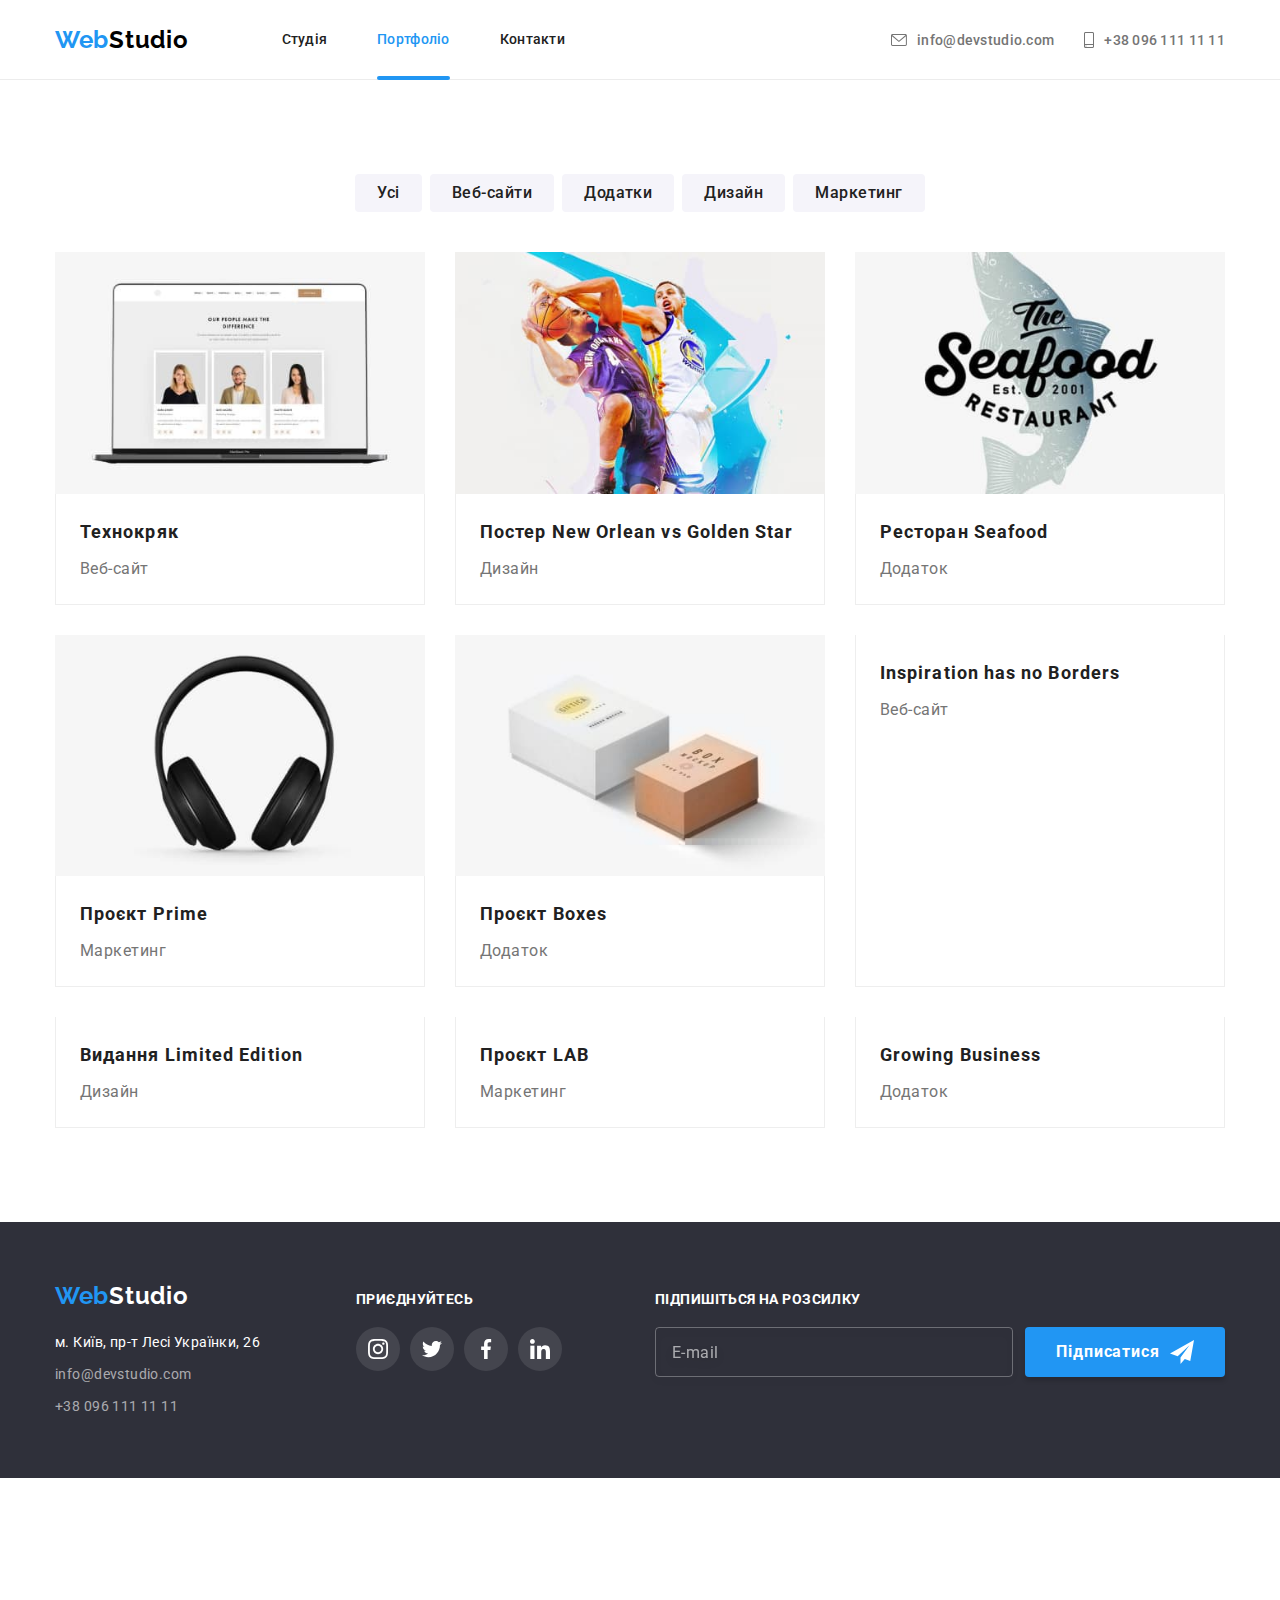
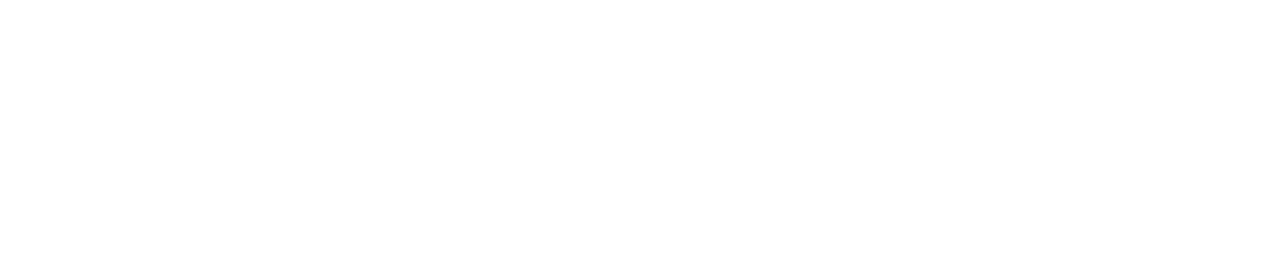
==== commit d3e91373: "added link in mobile-menu" ====
--- a/portfolio.html
+++ b/portfolio.html
@@ -75,7 +75,7 @@
           </button>
           <ul class="mobile-menu__list">
             <li class="mobile-menu__item">
-              <a class="mobile-menu__menu-link" href="">Студія</a>
+              <a class="mobile-menu__menu-link" href="./index.html">Студія</a>
             </li>
             <li class="mobile-menu__item">
               <a
@@ -570,7 +570,7 @@
             </li>
           </ul>
         </div>
-        <form>
+        <form class="footer__form">
           <label for="subscription" class="footer-subscription-field"
             ><b class="footer-title-text">Підпишіться на розсилку</b>
           </label>
--- a/css/main.min.css
+++ b/css/main.min.css
@@ -1 +1 @@
-:root{--primary-color: #212121;--secondary-color: #757575;--highlight-color: #2196f3;--black-color: #000000;--white-color: #ffffff;--dark-bg: #2f303a;--grey-bg: #f5f4fa;--grey-icon: #afb1b8;--main-transition: 250ms cubic-bezier(0.4, 0, 0.2, 1)}.visually-hidden{position:absolute;width:1px;height:1px;margin:-1px;border:0;padding:0;white-space:nowrap;clip-path:inset(100%);clip:rect(0 0 0 0);overflow:hidden}.is-hidden{opacity:0;visibility:hidden;pointer-events:none}.subscription-btn,.clients__link,.mobile-menu__button,.socials__link,.modal__close-btn{display:flex;justify-content:center;align-items:center}h1,h2,h3,h4,h5,h6,p{margin-top:0;margin-bottom:0}ul,ol{margin-top:0;margin-bottom:0;padding-left:0;list-style:none}img{display:block;max-width:100%;height:auto}button{cursor:pointer;border:none}a{text-decoration:none}body{font-family:"Roboto",sans-serif;color:var(--primary-color)}.container{width:100%;padding-left:15px;padding-right:15px}@media screen and (min-width: 480px){.container{width:480px;margin-left:auto;margin-right:auto}}@media screen and (min-width: 768px){.container{width:768px}}@media screen and (min-width: 1200px){.container{width:1200px}}.mobile-menu{position:fixed;top:0;left:0;z-index:1000;width:100%;height:100%;background-color:var(--white-color);opacity:0;visibility:hidden;pointer-events:none;transition:opacity var(--main-transition),visibility var(--main-transition)}.mobile-menu.is-open{opacity:1;visibility:visible;pointer-events:auto}.mobile-menu__container{position:relative;padding:48px 40px;height:100%;display:flex;flex-direction:column;justify-content:space-between}.mobile-menu__close-btn{position:absolute;top:10px;right:15px;transition:fill var(--main-transition)}.mobile-menu__close-btn:hover,.mobile-menu__close-btn:focus{fill:var(--highlight-color)}.mobile-menu__list{display:flex;flex-direction:column;gap:32px}.mobile-menu__menu-link{color:var(--primary-color);transition:color var(--main-transition);font-size:40px;font-weight:500;line-height:1.175;letter-spacing:.02em}.mobile-menu__menu-link:hover,.mobile-menu__menu-link:focus{color:var(--highlight-color)}.mobile-menu__menu-link_current{color:var(--highlight-color)}.mobile-menu__contacts{margin-top:auto;margin-bottom:64px;display:flex;flex-direction:column;gap:32px}.mobile-menu__contacts-tel{color:var(--highlight-color);font-size:34px;font-weight:500;line-height:1.1764705882;letter-spacing:.02em}.mobile-menu__contacts-mail{color:var(--secondary-color);transition:color var(--main-transition);font-size:24px;font-weight:500;line-height:1.1666666667;letter-spacing:.02em}.mobile-menu__contacts-mail:hover,.mobile-menu__contacts-mail:focus{color:var(--highlight-color)}.mobile-menu__socials{display:flex;gap:10px;flex-wrap:wrap}.mobile-menu__socials-item:not(:last-child){padding-right:10px;border-right:1px solid rgba(33,33,33,.2)}.mobile-menu__socials-link{color:var(--highlight-color);font-size:18px;font-weight:500;line-height:1.2222222222;letter-spacing:.02em}.logo{display:block;font-family:"Raleway",sans-serif;font-size:24px;font-weight:700;line-height:1.1666666667;letter-spacing:.03em;color:var(--highlight-color)}.logo__second-word{color:var(--black-color)}.footer__logo{margin-bottom:20px}.footer__logo .logo__second-word{color:var(--white-color)}.section{padding-top:60px;padding-bottom:60px}.section_no-padding-top{padding-top:0}.section_grey-background{background-color:var(--grey-bg)}@media screen and (min-width: 1200px){.section{padding-top:94px;padding-bottom:94px}.section_no-padding-top{padding-top:0}}.section__title{margin-bottom:30px;text-align:center;font-size:28px;font-weight:700;line-height:1.1785714286;letter-spacing:.03em}.backdrop{position:fixed;top:0;left:0;width:100%;height:100%;background-color:rgba(0,0,0,.2);transition:opacity var(--main-transition),visibility var(--main-transition)}.modal{position:absolute;top:50%;left:50%;transform:translate(-50%, -50%);width:calc(100% - 30px);max-width:450px;min-height:609px;padding:40px;background-color:var(--white-color);box-shadow:0px 1px 3px rgba(0,0,0,.12),0px 1px 1px rgba(0,0,0,.14),0px 2px 1px rgba(0,0,0,.2);border-radius:4px}.modal__close-btn{position:absolute;top:8px;right:8px;width:30px;height:30px;border-radius:50%;background-color:var(--white-color);border:1px solid rgba(0,0,0,.1);transition:fill var(--main-transition)}.modal__close-btn:hover .modal__close-icon,.modal__close-btn:focus .modal__close-icon{fill:var(--highlight-color)}.modal__title{margin-bottom:12px;text-align:center;font-size:20px;font-weight:700;line-height:1.5;letter-spacing:.03em}.modal-form{display:flex;flex-direction:column}.modal-form-field{margin-bottom:10px;transition:color var(--main-transition)}.modal-form-field:focus-within{color:var(--highlight-color)}.modal-form-input-desc{display:block;margin-bottom:4px;font-size:12px;font-weight:400;line-height:1.1666666667;letter-spacing:.01em;color:var(--secondary-color);transition:color var(--main-transition)}.modal-form-field:focus-within .modal-form-input-desc{color:var(--highlight-color)}.modal-form-input-wrapper{position:relative;display:block}.modal-form-input{padding-left:42px;width:100%;height:40px;border:1px solid rgba(33,33,33,.2);border-radius:4px;font-size:16px;color:var(--black-color)}.modal-form-input:focus{border-color:var(--highlight-color);outline:none}.modal-form-icon{position:absolute;top:50%;left:12px;transform:translateY(-50%);fill:currentColor;transition:fill var(--main-transition)}.modal-form-field-last{margin-bottom:20px}.modal-form-message{display:block;padding:12px 16px;width:100%;height:120px;resize:none;border:1px solid rgba(33,33,33,.2);border-radius:4px;font-size:16px;color:var(--black-color);transition:border-color var(--main-transition)}.modal-form-message:focus{border-color:var(--highlight-color);outline:none}.modal-form-message::placeholder{font-size:14px;font-weight:400;line-height:1.1428571429;letter-spacing:.01em;color:rgba(117,117,117,.5)}.modal-form-checkbox-wrapper{margin-bottom:30px;display:flex;justify-content:center;align-items:center;font-size:12px;font-weight:400;line-height:1.1666666667;letter-spacing:.03em;color:var(--secondary-color)}.modal-form-checkbox-icon-wrapper{display:flex;align-items:center;margin-right:7px;cursor:pointer}.modal-form-checkbox-icon-overlay{position:absolute;opacity:0;transition:opacity var(--main-transition)}.modal-form-checkbox:checked+.modal-form-checkbox-icon-wrapper .modal-form-checkbox-icon-overlay{opacity:1}.modal-form-checkbox:focus+.modal-form-checkbox-icon-wrapper .modal-form-checkbox-icon{outline:1px solid var(--black-color)}.modal-form-checkbox:checked+.modal-form-checkbox-icon-wrapper .modal-form-checkbox-icon{outline:none}.modal-policy-link{color:var(--highlight-color)}.modal-form-submit{align-self:center;padding:10px;min-width:200px;min-height:50px;font-size:16px;font-weight:700;line-height:1.875;letter-spacing:.06em;color:var(--white-color);background-color:var(--highlight-color);box-shadow:0px 4px 4px rgba(0,0,0,.15);border-radius:4px}@media screen and (min-width: 1200px){.modal{max-width:528px;min-height:581px}.modal-form-message::placeholder{font-size:12px;font-weight:400;line-height:1.1666666667;letter-spacing:.01em}.modal-form-checkbox-wrapper{font-size:14px;font-weight:400;line-height:1.7142857143;letter-spacing:.03em}}.socials{display:flex;justify-content:center;gap:10px}.socials__link{width:44px;height:44px;border-radius:50%;transition:background-color var(--main-transition)}.socials__link:hover,.socials__link:focus{background-color:var(--highlight-color)}.socials__icon{fill:var(--grey-icon);transition:fill var(--main-transition)}.socials__link:hover .socials__icon,.socials__link:focus .socials__icon{fill:var(--white-color)}.footer__socials{margin-bottom:60px}.header{display:flex;align-items:center;height:60px;border-bottom:1px solid #ececec}.header__container{display:flex;align-items:center;justify-content:space-between}.mobile-menu__button{width:40px;height:40px;background-color:rgba(0,0,0,0)}.menu{display:none}.contacts{display:none}@media screen and (min-width: 768px){.header{height:80px}.mobile-menu__button{display:none}.navigation{display:flex;align-items:center}.header__logo{margin-right:88px}.menu{display:flex;gap:50px}.menu__link{color:var(--primary-color);transition:color var(--main-transition);font-size:14px;font-weight:500;line-height:1.1428571429;letter-spacing:.02em}.menu__link:hover,.menu__link:focus{color:var(--highlight-color)}.menu__link_current{position:relative;color:var(--highlight-color)}.menu__link_current::after{content:"";position:absolute;bottom:-33px;left:0;width:100%;height:4px;border-radius:2px;background-color:var(--highlight-color)}.contacts{margin-left:auto;display:flex;flex-direction:column;gap:10px}.contacts__link{display:flex;align-items:center;gap:8px;color:var(--secondary-color);transition:color var(--main-transition);font-size:12px;font-weight:500;line-height:1.1666666667;letter-spacing:.02em}.contacts__link:hover,.contacts__link:focus{color:var(--highlight-color)}.contacts__icon{fill:currentColor}.contacts__icon.envelope-icon{width:14px;height:10px}.contacts__icon.smartphone-icon{width:10px;height:14px}}@media screen and (min-width: 1200px){.header__logo{margin-right:93px}.contacts{flex-direction:row;gap:30px}.contacts__link{gap:10px;font-size:14px;font-weight:500;line-height:1.1428571429;letter-spacing:.02em}.contacts__icon.envelope-icon{width:16px;height:12px}.contacts__icon.smartphone-icon{width:10px;height:16px}}.hero{margin-left:auto;margin-right:auto;max-width:1600px;height:400px;display:flex;flex-direction:column;justify-content:center;background-color:#c4c4c4;background-image:linear-gradient(rgba(47, 48, 58, 0.4), rgba(47, 48, 58, 0.4)),url("../images/hero-bg-mobile.jpg");background-repeat:no-repeat;background-size:cover}.hero__container{display:flex;flex-direction:column;align-items:center;gap:30px}.hero__title{max-width:360px;text-align:center;font-size:26px;font-weight:900;line-height:1.6153846154;letter-spacing:.06em;text-transform:uppercase;color:var(--white-color)}.hero__button{min-width:200px;min-height:50px;font-size:16px;font-weight:700;line-height:1.875;letter-spacing:.06em;color:var(--white-color);background-color:var(--highlight-color);box-shadow:0px 4px 4px rgba(0,0,0,.15);border-radius:4px}.hero__button:active{background-color:#188ce8}@media screen and (min-device-pixel-ratio: 2)and (max-width: 767px),screen and (min-resolution: 192dpi)and (max-width: 767px),screen and (min-resolution: 2dppx)and (max-width: 767px){.hero{background-image:linear-gradient(rgba(47, 48, 58, 0.4), rgba(47, 48, 58, 0.4)),url("../images/hero-bg-mobile@2x.jpg")}}@media screen and (min-width: 768px){.hero{background-image:linear-gradient(rgba(47, 48, 58, 0.4), rgba(47, 48, 58, 0.4)),url("../images/hero-bg-tablet.jpg")}}@media screen and (min-device-pixel-ratio: 2)and (max-width: 768px),screen and (min-resolution: 192dpi)and (max-width: 768px),screen and (min-resolution: 2dppx)and (max-width: 768px){.hero{background-image:linear-gradient(rgba(47, 48, 58, 0.4), rgba(47, 48, 58, 0.4)),url("../images/hero-bg-tablet@2x.jpg")}}@media screen and (min-width: 1200px){.hero{height:600px;background-image:linear-gradient(rgba(47, 48, 58, 0.4), rgba(47, 48, 58, 0.4)),url("../images/hero-bg-desktop.jpg")}.hero__title{max-width:696px;font-size:44px;font-weight:900;line-height:1.3636363636;letter-spacing:.06em}.hero__button{min-width:216px}}@media screen and (min-device-pixel-ratio: 2)and (max-width: 1200px),screen and (min-resolution: 192dpi)and (max-width: 1200px),screen and (min-resolution: 2dppx)and (max-width: 1200px){.hero{background-image:linear-gradient(rgba(47, 48, 58, 0.4), rgba(47, 48, 58, 0.4)),url("../images/hero-bg-desktop@2x.jpg")}}.features{display:flex;flex-direction:column;gap:30px}.features__icon-container{display:flex;justify-content:center;align-items:center;margin-bottom:30px;width:100%;height:120px;background-color:var(--grey-bg);border-radius:4px}.features__title{text-align:center;margin-bottom:10px;font-size:14px;font-weight:700;line-height:1.1428571429;letter-spacing:.03em;text-transform:uppercase}.features__text{font-size:14px;font-weight:400;line-height:1.7142857143;letter-spacing:.03em;color:var(--secondary-color)}@media screen and (min-width: 768px){.features{flex-wrap:wrap;flex-direction:row}.features__item{width:calc(50% - 15px)}}@media screen and (min-width: 1200px){.features{flex-wrap:nowrap}.features__item{width:auto}.features__icon-container{width:270px}}.what-we-do-section{display:none}@media screen and (min-width: 1200px){.what-we-do-section{display:block}.what-we-do{display:flex;gap:30px}.what-we-do__item{position:relative}.what-we-do__overlay{position:absolute;bottom:0;left:0;display:flex;justify-content:center;align-items:center;width:100%;height:70px;font-size:14px;font-weight:700;line-height:1.1428571429;letter-spacing:.03em;text-transform:uppercase;background-color:rgba(47,48,58,.8);color:var(--white-color)}}.team{display:flex;flex-direction:column;gap:30px}.team__item{background:var(--white-color);box-shadow:0px 1px 3px rgba(0,0,0,.12),0px 1px 1px rgba(0,0,0,.14),0px 2px 1px rgba(0,0,0,.2);border-radius:0px 0px 4px 4px}.team__image{margin-left:auto;margin-right:auto}.team__description{padding-top:30px;padding-bottom:24px;text-align:center}.team__title{margin-bottom:10px;font-size:16px;font-weight:500;line-height:1.1875;letter-spacing:.03em}.team__text{margin-bottom:16px;font-size:16px;font-weight:400;line-height:1.1875;letter-spacing:.03em;color:var(--secondary-color)}@media screen and (min-width: 768px){.team{flex-direction:row;flex-wrap:wrap}.team__item{width:calc(50% - 15px)}}@media screen and (min-width: 1200px){.team{flex-wrap:nowrap}}.clients{display:flex;flex-wrap:wrap;gap:30px}.clients__item{width:calc(50% - 15px);height:92px}.clients__link{width:100%;height:100%;border:1px solid var(--grey-icon);border-radius:4px;transition:border-color var(--main-transition)}.clients__link:hover,.clients__link:focus{border-color:var(--highlight-color)}.clients__icon{fill:var(--grey-icon);transition:fill var(--main-transition)}.clients__link:hover .clients__icon,.clients__link:focus .clients__icon{fill:var(--highlight-color)}@media screen and (min-width: 768px){.clients__item{width:calc(33.3333333333% - 20px)}}@media screen and (min-width: 1200px){.clients__item{width:170px}}.footer{background-color:var(--dark-bg)}.logo-and-address-wrapper{text-align:center}.address{margin-bottom:60px;display:flex;flex-direction:column;gap:8px}.contacts-footer-link{display:block;font-size:14px;font-weight:400;line-height:1.7142857143;letter-spacing:.03em;font-style:normal;color:rgba(255,255,255,.6);transition:color var(--main-transition)}.address-footer-link{color:var(--white-color)}.address-footer-link:hover,.address-footer-link:focus{color:var(--highlight-color)}.footer-title-text{display:block;text-align:center;font-size:14px;font-weight:700;line-height:1.1428571429;letter-spacing:.03em;text-transform:uppercase;color:var(--white-color)}.footer-title-text-socials{margin-bottom:20px}.footer-socials-link{background-color:rgba(255,255,255,.1)}.footer-socials-icon{fill:var(--white-color)}.footer-subscription-field{display:block;margin-bottom:20px}.subscription-input{margin-left:auto;margin-right:auto;margin-bottom:20px;width:100%;max-width:450px;height:50px;padding-left:16px;display:flex;align-items:center;border:1px solid rgba(255,255,255,.3);filter:drop-shadow(0px 4px 4px rgba(0, 0, 0, 0.15));border-radius:4px;background-color:rgba(0,0,0,0);font-size:16px;font-weight:400;line-height:1.25;letter-spacing:.03em;color:var(--white-color)}.subscription-input::placeholder{font-size:16px;font-weight:400;line-height:1.25;letter-spacing:.03em;color:rgba(255,255,255,.6)}.subscription-btn{margin-left:auto;margin-right:auto;gap:10px;min-width:200px;min-height:50px;font-size:16px;font-weight:700;line-height:1.875;letter-spacing:.06em;color:var(--white-color);background-color:var(--highlight-color);box-shadow:0px 4px 4px rgba(0,0,0,.15);border-radius:4px}.send-icon{fill:currentColor}@media screen and (min-width: 768px){.logo-and-address-wrapper{display:inline-flex;flex-direction:column;margin-right:165px;padding-left:61px}.footer__logo{margin-left:auto;margin-right:auto}.socials-wrapper{display:inline-flex;flex-direction:column}}@media screen and (min-width: 1200px){.footer.section{padding-top:60px;padding-bottom:60px}.footer__container{display:flex;align-items:baseline}.logo-and-address-wrapper{margin-right:70px;padding-left:0;flex-grow:1;text-align:left}.footer__logo{margin-left:0;margin-right:0}.address{margin-bottom:0}.socials-wrapper{margin-right:93px}.footer__socials{margin-bottom:0}.footer-form-wrapper{display:flex;gap:12px}.footer-title-text{text-align:left}.subscription-input{width:358px}.subscription-btn{height:50px}}.filters{margin-bottom:40px;display:flex;flex-wrap:wrap;gap:8px}.filters__button{padding:6px 22px;font-size:16px;font-weight:500;line-height:1.625;letter-spacing:.03em;color:var(--primary-color);background-color:var(--grey-bg);border-radius:4px;transition:color var(--main-transition),background-color var(--main-transition),box-shadow var(--main-transition),border-radius var(--main-transition)}.filters__button:hover,.filters__button:focus{color:var(--white-color);background-color:var(--highlight-color);box-shadow:0px 3px 1px rgba(0,0,0,.1),0px 1px 2px rgba(0,0,0,.08),0px 2px 2px rgba(0,0,0,.12);border-radius:4px}@media screen and (min-width: 768px){.filters{justify-content:center}}.projects{display:flex;gap:30px;flex-wrap:wrap}.projects__item{width:100%;max-width:450px}.projects__link{display:block;transition:box-shadow var(--main-transition)}.projects__link:hover,.projects__link:focus{box-shadow:0px 1px 1px rgba(0,0,0,.12),0px 4px 4px rgba(0,0,0,.06),1px 4px 6px rgba(0,0,0,.16)}.projects__overlay{position:relative;overflow:hidden}.projects__desc{position:absolute;top:100%;left:0;padding:63px 24px;width:100%;height:100%;font-size:18px;font-weight:400;line-height:1.5555555556;letter-spacing:.03em;color:var(--white-color);background-color:rgba(33,150,243,.9);transition:transform var(--main-transition)}.projects__link:hover .projects__desc,.projects__link:focus .projects__desc{transform:translate(0, -100%)}.projects-item-description{padding:20px 24px;border:1px solid #eee;border-top:none}.projects-item-title{margin-bottom:4px;font-size:18px;font-weight:700;line-height:2;letter-spacing:.06em;color:var(--primary-color);transition:color var(--main-transition)}.projects-item-category{font-size:16px;font-weight:400;line-height:1.875;letter-spacing:.03em;color:var(--secondary-color);transition:color var(--main-transition)}@media screen and (min-width: 768px){.projects__item{width:calc(50% - 15px)}.projects__link{display:flex;flex-direction:column;height:100%}.projects-item-description{flex-grow:1}}@media screen and (min-width: 1200px){.projects__item{width:calc(33.3333333333% - 20px)}}/*# sourceMappingURL=main.min.css.map */+:root{--primary-color: #212121;--secondary-color: #757575;--highlight-color: #2196f3;--black-color: #000000;--white-color: #ffffff;--dark-bg: #2f303a;--grey-bg: #f5f4fa;--grey-icon: #afb1b8;--main-transition: 250ms cubic-bezier(0.4, 0, 0.2, 1)}.visually-hidden{position:absolute;width:1px;height:1px;margin:-1px;border:0;padding:0;white-space:nowrap;clip-path:inset(100%);clip:rect(0 0 0 0);overflow:hidden}.is-hidden{opacity:0;visibility:hidden;pointer-events:none}.subscription-btn,.clients__link,.mobile-menu__button,.socials__link,.modal__close-btn{display:flex;justify-content:center;align-items:center}h1,h2,h3,h4,h5,h6,p{margin-top:0;margin-bottom:0}ul,ol{margin-top:0;margin-bottom:0;padding-left:0;list-style:none}img{display:block;max-width:100%;height:auto}button{cursor:pointer;border:none}a{text-decoration:none}body{font-family:"Roboto",sans-serif;color:var(--primary-color)}.container{width:100%;padding-left:15px;padding-right:15px}@media screen and (min-width: 480px){.container{width:480px;margin-left:auto;margin-right:auto}}@media screen and (min-width: 768px){.container{width:768px}}@media screen and (min-width: 1200px){.container{width:1200px}}.mobile-menu{position:fixed;top:0;left:0;z-index:1000;width:100%;height:100%;background-color:var(--white-color);opacity:0;visibility:hidden;pointer-events:none;transition:opacity var(--main-transition),visibility var(--main-transition)}.mobile-menu.is-open{opacity:1;visibility:visible;pointer-events:auto}.mobile-menu__container{position:relative;padding:48px 40px;height:100%;display:flex;flex-direction:column;justify-content:space-between}.mobile-menu__close-btn{position:absolute;top:10px;right:15px;transition:fill var(--main-transition)}.mobile-menu__close-btn:hover,.mobile-menu__close-btn:focus{fill:var(--highlight-color)}.mobile-menu__list{display:flex;flex-direction:column;gap:32px}.mobile-menu__menu-link{color:var(--primary-color);transition:color var(--main-transition);font-size:40px;font-weight:500;line-height:1.175;letter-spacing:.02em}.mobile-menu__menu-link:hover,.mobile-menu__menu-link:focus{color:var(--highlight-color)}.mobile-menu__menu-link_current{color:var(--highlight-color)}.mobile-menu__contacts{margin-top:auto;margin-bottom:64px;display:flex;flex-direction:column;gap:32px}.mobile-menu__contacts-tel{color:var(--highlight-color);font-size:34px;font-weight:500;line-height:1.1764705882;letter-spacing:.02em}.mobile-menu__contacts-mail{color:var(--secondary-color);transition:color var(--main-transition);font-size:24px;font-weight:500;line-height:1.1666666667;letter-spacing:.02em}.mobile-menu__contacts-mail:hover,.mobile-menu__contacts-mail:focus{color:var(--highlight-color)}.mobile-menu__socials{display:flex;gap:10px;flex-wrap:wrap}.mobile-menu__socials-item:not(:last-child){padding-right:10px;border-right:1px solid rgba(33,33,33,.2)}.mobile-menu__socials-link{color:var(--highlight-color);font-size:18px;font-weight:500;line-height:1.2222222222;letter-spacing:.02em}.logo{display:block;font-family:"Raleway",sans-serif;font-size:24px;font-weight:700;line-height:1.1666666667;letter-spacing:.03em;color:var(--highlight-color)}.logo__second-word{color:var(--black-color)}.footer__logo{margin-bottom:20px}.footer__logo .logo__second-word{color:var(--white-color)}.section{padding-top:60px;padding-bottom:60px}.section_no-padding-top{padding-top:0}.section_grey-background{background-color:var(--grey-bg)}@media screen and (min-width: 1200px){.section{padding-top:94px;padding-bottom:94px}.section_no-padding-top{padding-top:0}}.section__title{margin-bottom:30px;text-align:center;font-size:28px;font-weight:700;line-height:1.1785714286;letter-spacing:.03em}@media screen and (min-width: 1200px){.section__title{margin-bottom:50px;font-size:36px;font-weight:700;line-height:1.1666666667;letter-spacing:.03em}}.backdrop{position:fixed;top:0;left:0;width:100%;height:100%;background-color:rgba(0,0,0,.2);transition:opacity var(--main-transition),visibility var(--main-transition)}.modal{position:absolute;top:50%;left:50%;transform:translate(-50%, -50%);width:calc(100% - 30px);max-width:450px;min-height:609px;padding:40px;background-color:var(--white-color);box-shadow:0px 1px 3px rgba(0,0,0,.12),0px 1px 1px rgba(0,0,0,.14),0px 2px 1px rgba(0,0,0,.2);border-radius:4px}.modal__close-btn{position:absolute;top:8px;right:8px;width:30px;height:30px;border-radius:50%;background-color:var(--white-color);border:1px solid rgba(0,0,0,.1);transition:fill var(--main-transition)}.modal__close-btn:hover .modal__close-icon,.modal__close-btn:focus .modal__close-icon{fill:var(--highlight-color)}.modal__title{margin-bottom:12px;text-align:center;font-size:20px;font-weight:700;line-height:1.5;letter-spacing:.03em}.modal-form{display:flex;flex-direction:column}.modal-form-field{margin-bottom:10px;transition:color var(--main-transition)}.modal-form-field:focus-within{color:var(--highlight-color)}.modal-form-input-desc{display:block;margin-bottom:4px;font-size:12px;font-weight:400;line-height:1.1666666667;letter-spacing:.01em;color:var(--secondary-color);transition:color var(--main-transition)}.modal-form-field:focus-within .modal-form-input-desc{color:var(--highlight-color)}.modal-form-input-wrapper{position:relative;display:block}.modal-form-input{padding-left:42px;width:100%;height:40px;border:1px solid rgba(33,33,33,.2);border-radius:4px;font-size:16px;color:var(--black-color)}.modal-form-input:focus{border-color:var(--highlight-color);outline:none}.modal-form-icon{position:absolute;top:50%;left:12px;transform:translateY(-50%);fill:currentColor;transition:fill var(--main-transition)}.modal-form-field-last{margin-bottom:20px}.modal-form-message{display:block;padding:12px 16px;width:100%;height:120px;resize:none;border:1px solid rgba(33,33,33,.2);border-radius:4px;font-size:16px;color:var(--black-color);transition:border-color var(--main-transition)}.modal-form-message:focus{border-color:var(--highlight-color);outline:none}.modal-form-message::placeholder{font-size:14px;font-weight:400;line-height:1.1428571429;letter-spacing:.01em;color:rgba(117,117,117,.5)}.modal-form-checkbox-wrapper{margin-bottom:30px;display:flex;justify-content:center;align-items:center;font-size:12px;font-weight:400;line-height:1.1666666667;letter-spacing:.03em;color:var(--secondary-color)}.modal-form-checkbox-icon-wrapper{display:flex;align-items:center;margin-right:7px;cursor:pointer}.modal-form-checkbox-icon-overlay{position:absolute;opacity:0;transition:opacity var(--main-transition)}.modal-form-checkbox:checked+.modal-form-checkbox-icon-wrapper .modal-form-checkbox-icon-overlay{opacity:1}.modal-form-checkbox:focus+.modal-form-checkbox-icon-wrapper .modal-form-checkbox-icon{outline:1px solid var(--black-color)}.modal-form-checkbox:checked+.modal-form-checkbox-icon-wrapper .modal-form-checkbox-icon{outline:none}.modal-policy-link{color:var(--highlight-color)}.modal-form-submit{align-self:center;padding:10px;min-width:200px;min-height:50px;font-size:16px;font-weight:700;line-height:1.875;letter-spacing:.06em;color:var(--white-color);background-color:var(--highlight-color);box-shadow:0px 4px 4px rgba(0,0,0,.15);border-radius:4px}@media screen and (min-width: 1200px){.modal{max-width:528px;min-height:581px}.modal-form-message::placeholder{font-size:12px;font-weight:400;line-height:1.1666666667;letter-spacing:.01em}.modal-form-checkbox-wrapper{font-size:14px;font-weight:400;line-height:1.7142857143;letter-spacing:.03em}}.socials{display:flex;justify-content:center;gap:10px}.socials__link{width:44px;height:44px;border-radius:50%;transition:background-color var(--main-transition)}.socials__link:hover,.socials__link:focus{background-color:var(--highlight-color)}.socials__icon{fill:var(--grey-icon);transition:fill var(--main-transition)}.socials__link:hover .socials__icon,.socials__link:focus .socials__icon{fill:var(--white-color)}.header{display:flex;align-items:center;height:60px;border-bottom:1px solid #ececec}.header__container{display:flex;align-items:center;justify-content:space-between}.mobile-menu__button{width:40px;height:40px;background-color:rgba(0,0,0,0)}.menu{display:none}.contacts{display:none}@media screen and (min-width: 768px){.header{height:80px}.mobile-menu__button{display:none}.navigation{display:flex;align-items:center}.header__logo{margin-right:88px}.menu{display:flex;gap:50px}.menu__link{color:var(--primary-color);transition:color var(--main-transition);font-size:14px;font-weight:500;line-height:1.1428571429;letter-spacing:.02em}.menu__link:hover,.menu__link:focus{color:var(--highlight-color)}.menu__link_current{position:relative;color:var(--highlight-color)}.menu__link_current::after{content:"";position:absolute;bottom:-33px;left:0;width:100%;height:4px;border-radius:2px;background-color:var(--highlight-color)}.contacts{margin-left:auto;display:flex;flex-direction:column;gap:10px}.contacts__link{display:flex;align-items:center;gap:8px;color:var(--secondary-color);transition:color var(--main-transition);font-size:12px;font-weight:500;line-height:1.1666666667;letter-spacing:.02em}.contacts__link:hover,.contacts__link:focus{color:var(--highlight-color)}.contacts__icon{fill:currentColor}.contacts__icon.envelope-icon{width:14px;height:10px}.contacts__icon.smartphone-icon{width:10px;height:14px}}@media screen and (min-width: 1200px){.header__logo{margin-right:93px}.contacts{flex-direction:row;gap:30px}.contacts__link{gap:10px;font-size:14px;font-weight:500;line-height:1.1428571429;letter-spacing:.02em}.contacts__icon.envelope-icon{width:16px;height:12px}.contacts__icon.smartphone-icon{width:10px;height:16px}}.hero{margin-left:auto;margin-right:auto;max-width:1600px;height:400px;display:flex;flex-direction:column;justify-content:center;background-color:#c4c4c4;background-image:linear-gradient(rgba(47, 48, 58, 0.4), rgba(47, 48, 58, 0.4)),url("../images/hero-bg-mobile.jpg");background-repeat:no-repeat;background-size:cover}.hero__container{display:flex;flex-direction:column;align-items:center;gap:30px}.hero__title{max-width:360px;text-align:center;font-size:26px;font-weight:900;line-height:1.6153846154;letter-spacing:.06em;text-transform:uppercase;color:var(--white-color)}.hero__button{min-width:200px;min-height:50px;font-size:16px;font-weight:700;line-height:1.875;letter-spacing:.06em;color:var(--white-color);background-color:var(--highlight-color);box-shadow:0px 4px 4px rgba(0,0,0,.15);border-radius:4px}.hero__button:active{background-color:#188ce8}@media screen and (min-device-pixel-ratio: 2)and (max-width: 767px),screen and (min-resolution: 192dpi)and (max-width: 767px),screen and (min-resolution: 2dppx)and (max-width: 767px){.hero{background-image:linear-gradient(rgba(47, 48, 58, 0.4), rgba(47, 48, 58, 0.4)),url("../images/hero-bg-mobile@2x.jpg")}}@media screen and (min-width: 768px){.hero{background-image:linear-gradient(rgba(47, 48, 58, 0.4), rgba(47, 48, 58, 0.4)),url("../images/hero-bg-tablet.jpg")}}@media screen and (min-device-pixel-ratio: 2)and (max-width: 768px),screen and (min-resolution: 192dpi)and (max-width: 768px),screen and (min-resolution: 2dppx)and (max-width: 768px){.hero{background-image:linear-gradient(rgba(47, 48, 58, 0.4), rgba(47, 48, 58, 0.4)),url("../images/hero-bg-tablet@2x.jpg")}}@media screen and (min-width: 1200px){.hero{height:600px;background-image:linear-gradient(rgba(47, 48, 58, 0.4), rgba(47, 48, 58, 0.4)),url("../images/hero-bg-desktop.jpg")}.hero__title{max-width:696px;font-size:44px;font-weight:900;line-height:1.3636363636;letter-spacing:.06em}.hero__button{min-width:216px}}@media screen and (min-device-pixel-ratio: 2)and (max-width: 1200px),screen and (min-resolution: 192dpi)and (max-width: 1200px),screen and (min-resolution: 2dppx)and (max-width: 1200px){.hero{background-image:linear-gradient(rgba(47, 48, 58, 0.4), rgba(47, 48, 58, 0.4)),url("../images/hero-bg-desktop@2x.jpg")}}.features{display:flex;flex-direction:column;gap:30px}.features__icon-container{display:flex;justify-content:center;align-items:center;margin-bottom:30px;width:100%;height:120px;background-color:var(--grey-bg);border-radius:4px}.features__title{text-align:center;margin-bottom:10px;font-size:14px;font-weight:700;line-height:1.1428571429;letter-spacing:.03em;text-transform:uppercase}.features__text{font-size:14px;font-weight:400;line-height:1.7142857143;letter-spacing:.03em;color:var(--secondary-color)}@media screen and (min-width: 768px){.features{flex-wrap:wrap;flex-direction:row}.features__item{width:calc(50% - 15px)}}@media screen and (min-width: 1200px){.features{flex-wrap:nowrap}.features__item{width:auto}.features__icon-container{width:270px}}.what-we-do-section{display:none}@media screen and (min-width: 1200px){.what-we-do-section{display:block}.what-we-do{display:flex;gap:30px}.what-we-do__item{position:relative}.what-we-do__overlay{position:absolute;bottom:0;left:0;display:flex;justify-content:center;align-items:center;width:100%;height:70px;font-size:14px;font-weight:700;line-height:1.1428571429;letter-spacing:.03em;text-transform:uppercase;background-color:rgba(47,48,58,.8);color:var(--white-color)}}.team{display:flex;flex-direction:column;gap:30px}.team__item{background:var(--white-color);box-shadow:0px 1px 3px rgba(0,0,0,.12),0px 1px 1px rgba(0,0,0,.14),0px 2px 1px rgba(0,0,0,.2);border-radius:0px 0px 4px 4px}.team__image{margin-left:auto;margin-right:auto}.team__description{padding-top:30px;padding-bottom:24px;text-align:center}.team__title{margin-bottom:10px;font-size:16px;font-weight:500;line-height:1.1875;letter-spacing:.03em}.team__text{margin-bottom:16px;font-size:16px;font-weight:400;line-height:1.1875;letter-spacing:.03em;color:var(--secondary-color)}@media screen and (min-width: 768px){.team{flex-direction:row;flex-wrap:wrap}.team__item{width:calc(50% - 15px)}}@media screen and (min-width: 1200px){.team{flex-wrap:nowrap}}.clients{display:flex;flex-wrap:wrap;gap:30px}.clients__item{width:calc(50% - 15px);height:92px}.clients__link{width:100%;height:100%;border:1px solid var(--grey-icon);border-radius:4px;transition:border-color var(--main-transition)}.clients__link:hover,.clients__link:focus{border-color:var(--highlight-color)}.clients__icon{fill:var(--grey-icon);transition:fill var(--main-transition)}.clients__link:hover .clients__icon,.clients__link:focus .clients__icon{fill:var(--highlight-color)}@media screen and (min-width: 768px){.clients__item{width:calc(33.3333333333% - 20px)}}@media screen and (min-width: 1200px){.clients__item{width:170px}}.footer{background-color:var(--dark-bg)}.logo-and-address-wrapper{text-align:center;margin-bottom:60px}.address{display:flex;flex-direction:column;gap:8px}.contacts-footer-link{display:block;font-size:14px;font-weight:400;line-height:1.7142857143;letter-spacing:.03em;font-style:normal;color:rgba(255,255,255,.6);transition:color var(--main-transition)}.address-footer-link{color:var(--white-color)}.address-footer-link:hover,.address-footer-link:focus{color:var(--highlight-color)}.socials-wrapper{margin-bottom:60px}.footer-title-text{display:block;text-align:center;font-size:14px;font-weight:700;line-height:1.1428571429;letter-spacing:.03em;text-transform:uppercase;color:var(--white-color)}.footer-title-text-socials{margin-bottom:20px}.footer-socials-link{background-color:rgba(255,255,255,.1)}.footer-socials-icon{fill:var(--white-color)}.footer-subscription-field{display:block;margin-bottom:20px}.subscription-input{margin-left:auto;margin-right:auto;margin-bottom:20px;width:100%;max-width:450px;height:50px;padding-left:16px;display:flex;align-items:center;border:1px solid rgba(255,255,255,.3);filter:drop-shadow(0px 4px 4px rgba(0, 0, 0, 0.15));border-radius:4px;background-color:rgba(0,0,0,0);font-size:16px;font-weight:400;line-height:1.25;letter-spacing:.03em;color:var(--white-color)}.subscription-input::placeholder{font-size:16px;font-weight:400;line-height:1.25;letter-spacing:.03em;color:rgba(255,255,255,.6)}.subscription-btn{margin-left:auto;margin-right:auto;gap:10px;min-width:200px;min-height:50px;font-size:16px;font-weight:700;line-height:1.875;letter-spacing:.06em;color:var(--white-color);background-color:var(--highlight-color);box-shadow:0px 4px 4px rgba(0,0,0,.15);border-radius:4px}.send-icon{fill:currentColor}@media screen and (min-width: 768px){.footer__container{display:flex;align-items:baseline;flex-wrap:wrap;justify-content:space-around}.footer__logo{margin-left:auto;margin-right:auto}.logo-and-address-wrapper{margin-bottom:0}.socials-wrapper{margin-bottom:0}.footer__form{margin-top:60px}.subscription-input{width:450px}}@media screen and (min-width: 1200px){.footer.section{padding-top:60px;padding-bottom:60px}.footer__container{display:flex;align-items:baseline}.logo-and-address-wrapper{margin-right:70px;padding-left:0;flex-grow:1;text-align:left}.footer__logo{margin-left:0;margin-right:0}.socials-wrapper{margin-right:93px}.footer__form{margin-top:0}.footer-form-wrapper{display:flex;gap:12px}.footer-title-text{text-align:left}.subscription-input{margin-bottom:0;width:358px}.subscription-btn{height:50px}}.filters{margin-bottom:40px;display:flex;flex-wrap:wrap;gap:8px}.filters__button{padding:6px 22px;font-size:16px;font-weight:500;line-height:1.625;letter-spacing:.03em;color:var(--primary-color);background-color:var(--grey-bg);border-radius:4px;transition:color var(--main-transition),background-color var(--main-transition),box-shadow var(--main-transition),border-radius var(--main-transition)}.filters__button:hover,.filters__button:focus{color:var(--white-color);background-color:var(--highlight-color);box-shadow:0px 3px 1px rgba(0,0,0,.1),0px 1px 2px rgba(0,0,0,.08),0px 2px 2px rgba(0,0,0,.12);border-radius:4px}@media screen and (min-width: 768px){.filters{justify-content:center}}.projects{display:flex;gap:30px;flex-wrap:wrap}.projects__item{width:100%;max-width:450px}.projects__link{display:block;transition:box-shadow var(--main-transition)}.projects__link:hover,.projects__link:focus{box-shadow:0px 1px 1px rgba(0,0,0,.12),0px 4px 4px rgba(0,0,0,.06),1px 4px 6px rgba(0,0,0,.16)}.projects__overlay{position:relative;overflow:hidden}.projects__desc{position:absolute;top:100%;left:0;display:flex;align-items:center;padding:0 24px;width:100%;height:100%;font-size:18px;font-weight:400;line-height:1.5555555556;letter-spacing:.03em;color:var(--white-color);background-color:rgba(33,150,243,.9);transition:transform var(--main-transition)}.projects__link:hover .projects__desc,.projects__link:focus .projects__desc{transform:translate(0, -100%)}.projects-item-description{padding:20px 24px;border:1px solid #eee;border-top:none}.projects-item-title{margin-bottom:4px;font-size:18px;font-weight:700;line-height:2;letter-spacing:.06em;color:var(--primary-color);transition:color var(--main-transition)}.projects-item-category{font-size:16px;font-weight:400;line-height:1.875;letter-spacing:.03em;color:var(--secondary-color);transition:color var(--main-transition)}@media screen and (min-width: 768px){.projects__item{width:calc(50% - 15px)}.projects__link{display:flex;flex-direction:column;height:100%}.projects-item-description{flex-grow:1}}@media screen and (min-width: 1200px){.projects__item{width:calc(33.3333333333% - 20px)}}/*# sourceMappingURL=main.min.css.map */